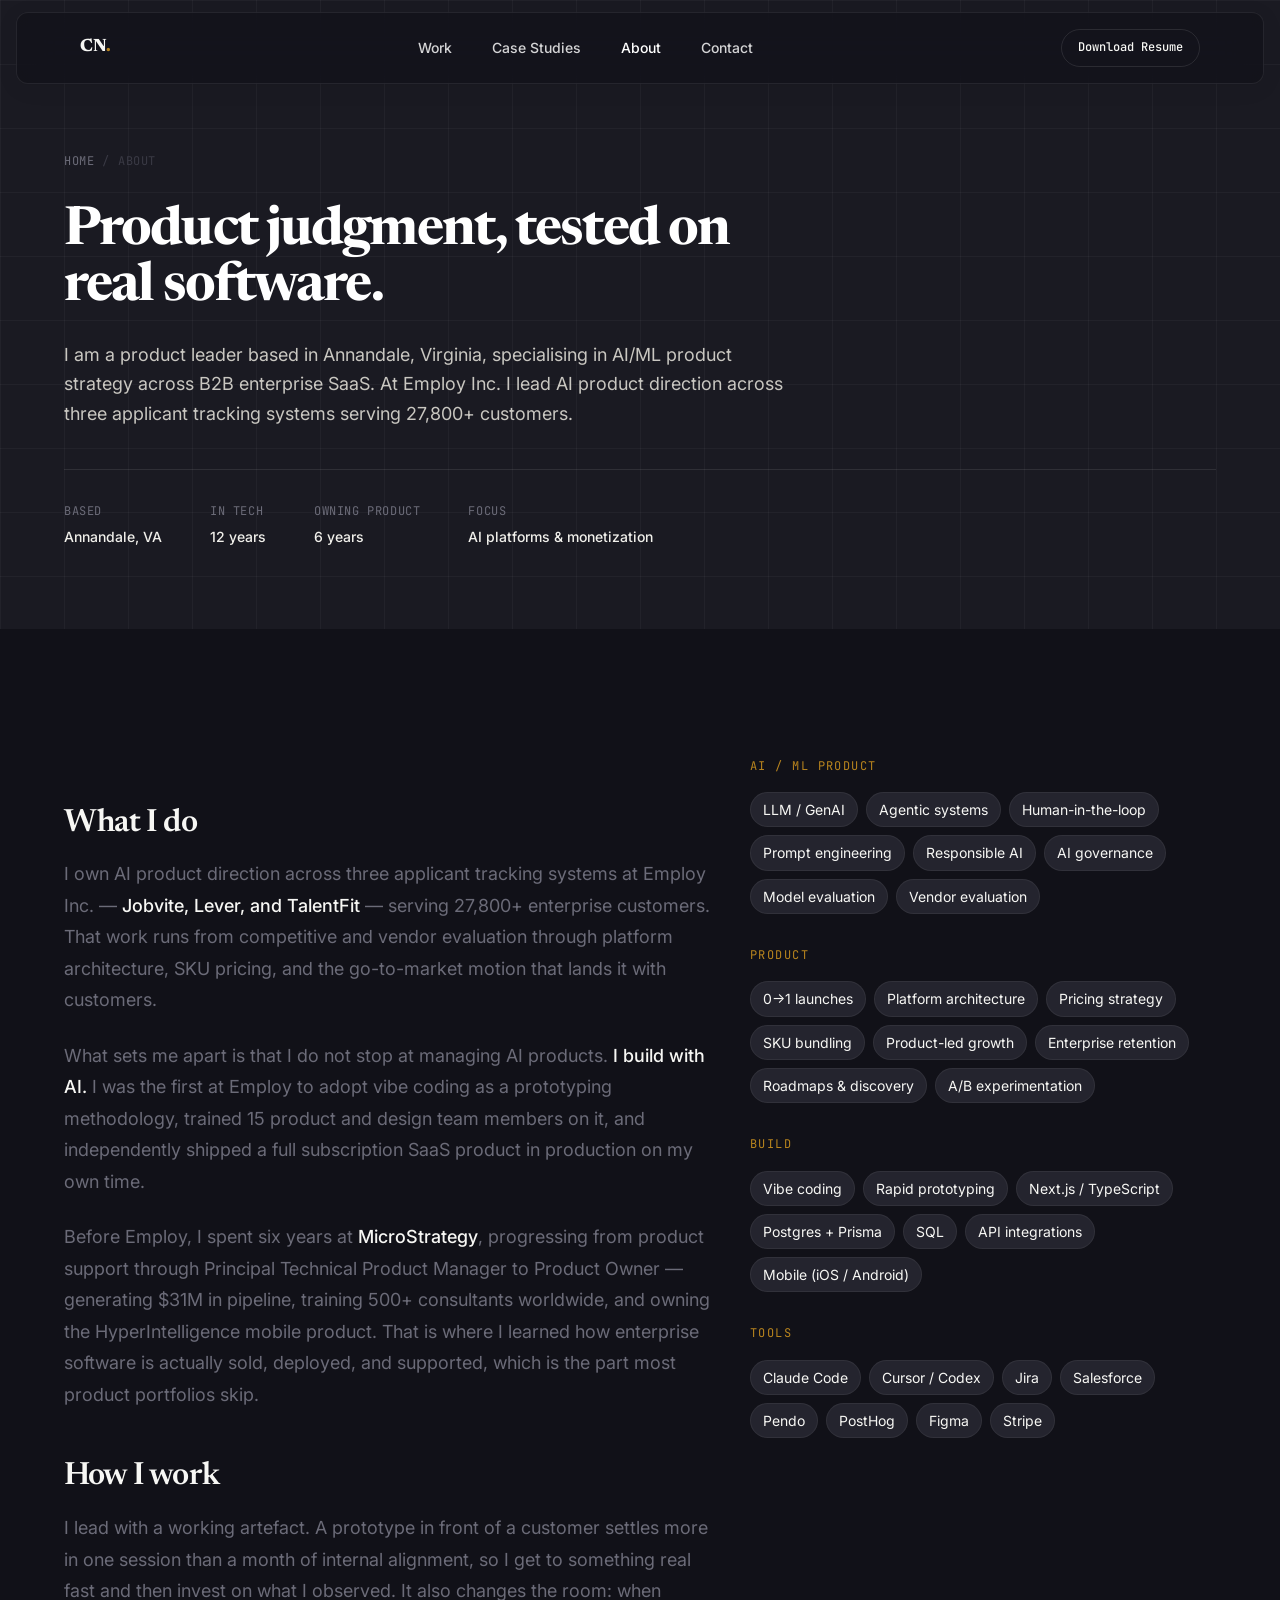
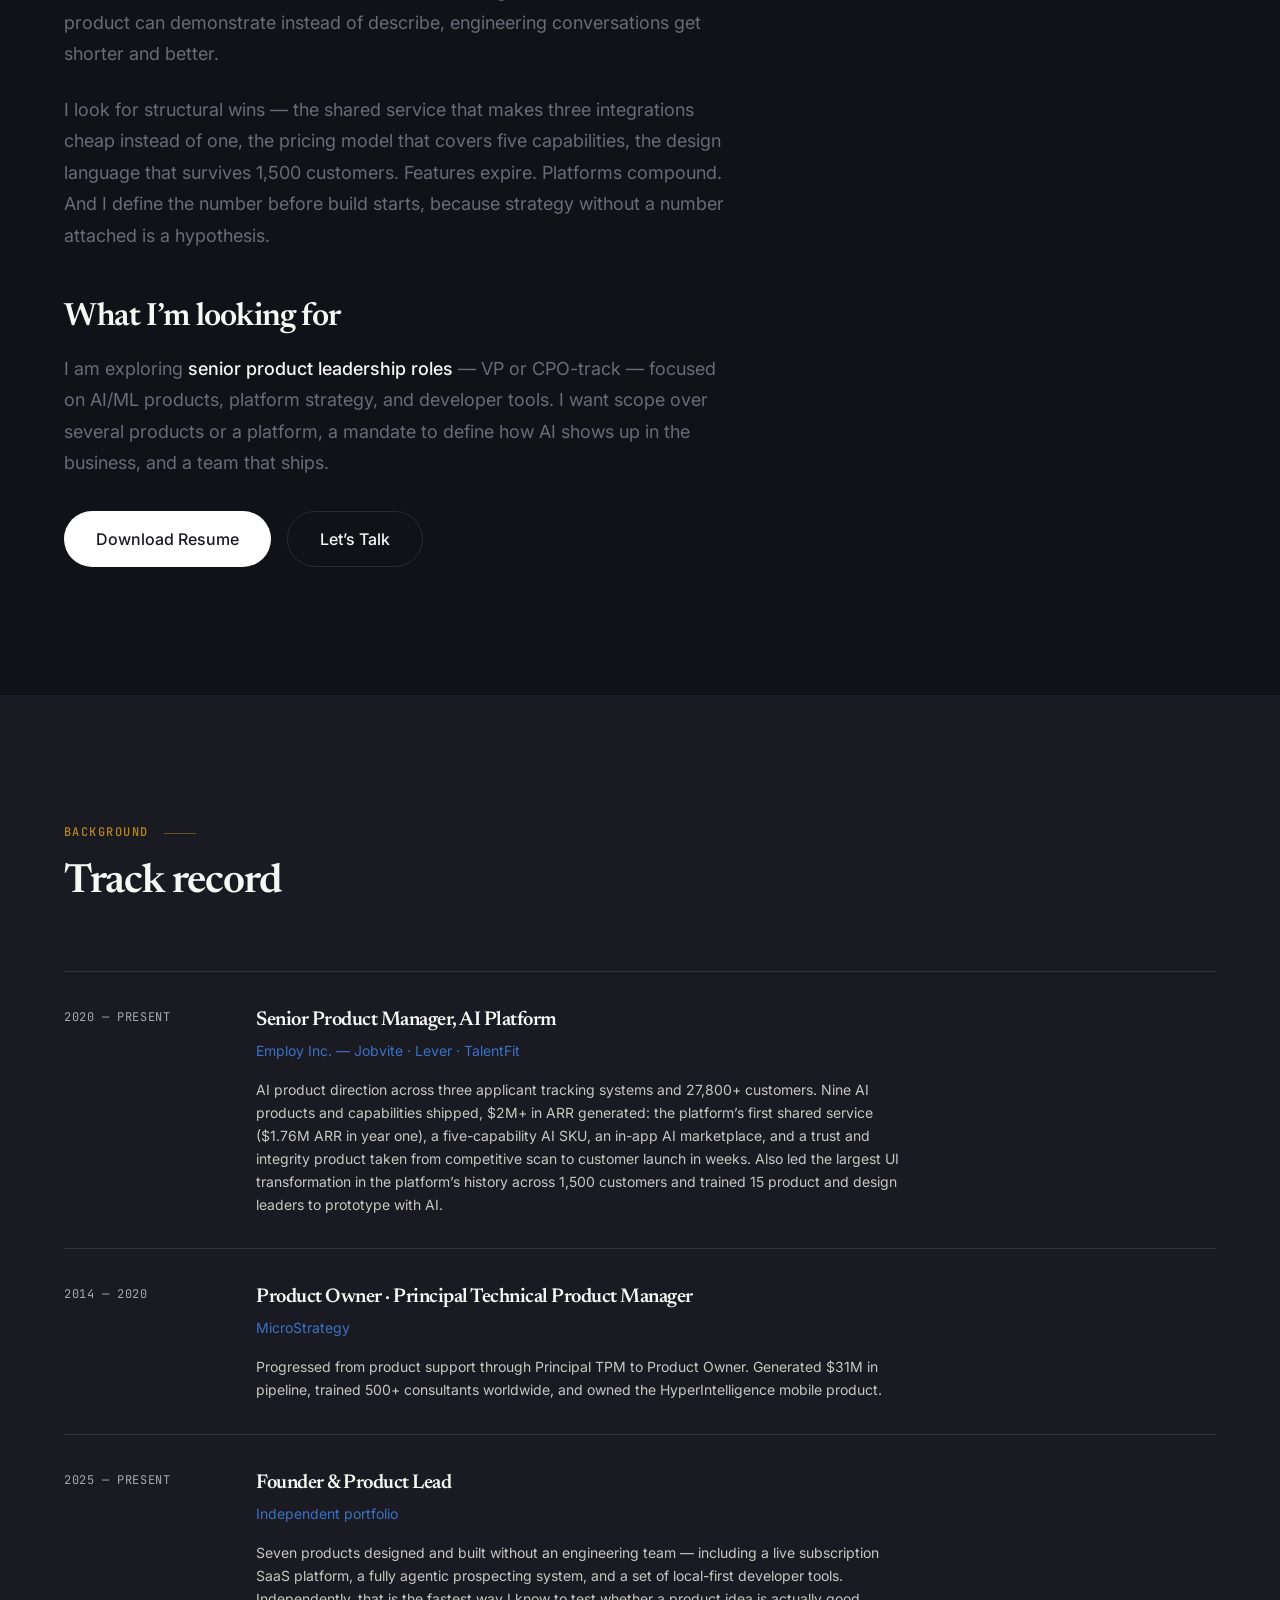
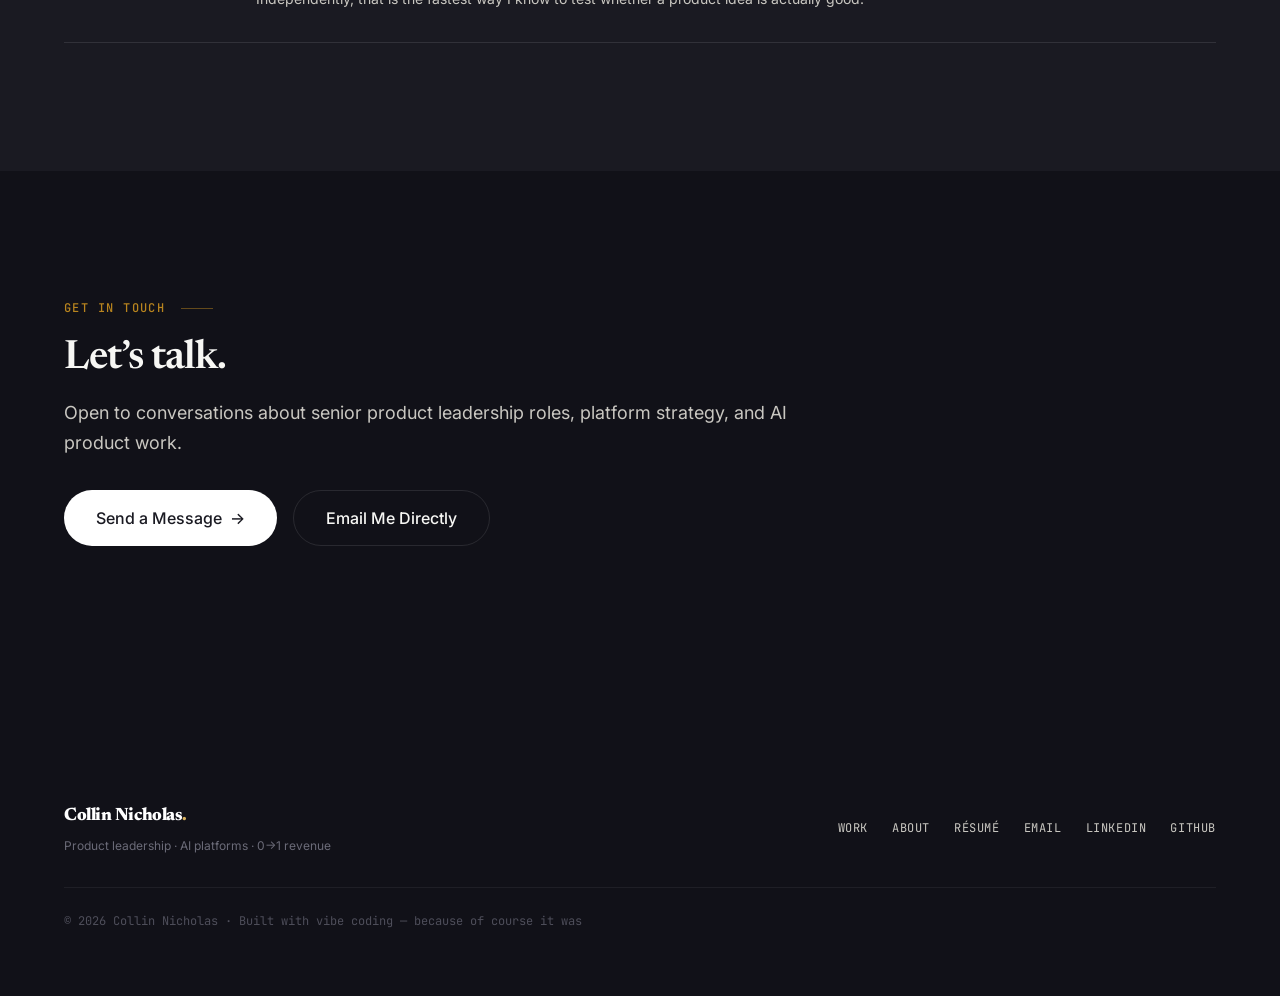
==== about.html @ ef64288b "Rebuild site: naas-level motion system, VP/CPO positioning, real project pages Matches the interacti" ====
<!DOCTYPE html>
<html lang="en">
<head>
<meta charset="UTF-8">
<meta name="viewport" content="width=device-width, initial-scale=1.0">
<title>About — Collin Nicholas</title>
<meta name="description" content="Product leader based in Annandale, Virginia — AI platform strategy, 0→1 revenue, and independent builds. Twelve years in technology.">
<meta property="og:type" content="website">
<meta property="og:title" content="About — Collin Nicholas">
<meta property="og:description" content="Product leader based in Annandale, Virginia — AI platform strategy, 0→1 revenue, and independent builds.">
<link rel="preconnect" href="https://fonts.googleapis.com">
<link rel="preconnect" href="https://fonts.gstatic.com" crossorigin>
<link href="https://fonts.googleapis.com/css2?family=Inter:wght@400;500;600;700&family=Newsreader:ital,opsz,wght@0,6..72,300..700;1,6..72,300..700&family=JetBrains+Mono:wght@400;500&display=swap" rel="stylesheet">
<link rel="stylesheet" href="css/tokens.css">
<link rel="stylesheet" href="css/grid.css">
<link rel="stylesheet" href="css/base.css">
<link rel="stylesheet" href="css/components.css">
<link rel="stylesheet" href="css/case-study.css">
</head>
<body>

<a href="#main-content" class="skip-link">Skip to content</a>

<nav class="nav">
  <div class="container nav__inner">
    <a href="index.html" class="nav__logo" aria-label="Collin Nicholas — Home">CN<span>.</span></a>
    <div class="nav__links">
      <a class="nav__link" href="work.html">Work</a>
      <a class="nav__link" href="work.html#enterprise">Case Studies</a>
      <a class="nav__link" href="about.html">About</a>
      <a class="nav__link" href="index.html#contact">Contact</a>
    </div>
    <div class="nav__actions">
      <a class="nav__cta" href="Collin_Nicholas_Resume.pdf" download>Download Resume</a>
      <button class="nav__toggle" aria-label="Toggle navigation" aria-expanded="false">
        <span></span><span></span><span></span>
      </button>
    </div>
  </div>
</nav>

<main id="main-content">

<section class="hero--project" data-theme-hero>
  <div class="hero--project__grid"></div>
  <div class="container hero--project__inner">
    <nav class="hero__breadcrumb" aria-label="Breadcrumb">
      <a href="index.html">Home</a> <span>/</span> <span>About</span>
    </nav>

    <h1 class="hero__project-title">Product judgment, tested on real software.</h1>

    <p class="hero__project-lede">
      I am a product leader based in Annandale, Virginia, specialising in AI/ML
      product strategy across B2B enterprise SaaS. At Employ Inc. I lead AI product
      direction across three applicant tracking systems serving 27,800+ customers.
    </p>

    <div class="hero__meta">
      <div class="hero__meta-item">
        <div class="hero__meta-label">Based</div>
        <div class="hero__meta-value">Annandale, VA</div>
      </div>
      <div class="hero__meta-item">
        <div class="hero__meta-label">In Tech</div>
        <div class="hero__meta-value">12 years</div>
      </div>
      <div class="hero__meta-item">
        <div class="hero__meta-label">Owning Product</div>
        <div class="hero__meta-value">6 years</div>
      </div>
      <div class="hero__meta-item">
        <div class="hero__meta-label">Focus</div>
        <div class="hero__meta-value">AI platforms &amp; monetization</div>
      </div>
    </div>
  </div>
</section>

<!-- ============================================================
     BIO
     ============================================================ -->
<section class="section">
  <div class="container">
    <div class="grid">

      <div class="col-7">
        <div class="prose">
          <h2>What I do</h2>
          <p>
            I own AI product direction across three applicant tracking systems at
            Employ Inc. &mdash; <strong>Jobvite, Lever, and TalentFit</strong> &mdash;
            serving 27,800+ enterprise customers. That work runs from competitive and
            vendor evaluation through platform architecture, SKU pricing, and the
            go-to-market motion that lands it with customers.
          </p>
          <p>
            What sets me apart is that I do not stop at managing AI products.
            <strong>I build with AI.</strong> I was the first at Employ to adopt vibe
            coding as a prototyping methodology, trained 15 product and design team
            members on it, and independently shipped a full subscription SaaS product
            in production on my own time.
          </p>
          <p>
            Before Employ, I spent six years at <strong>MicroStrategy</strong>,
            progressing from product support through Principal Technical Product
            Manager to Product Owner &mdash; generating $31M in pipeline, training 500+
            consultants worldwide, and owning the HyperIntelligence mobile product.
            That is where I learned how enterprise software is actually sold,
            deployed, and supported, which is the part most product portfolios skip.
          </p>

          <h2>How I work</h2>
          <p>
            I lead with a working artefact. A prototype in front of a customer settles
            more in one session than a month of internal alignment, so I get to
            something real fast and then invest on what I observed. It also changes
            the room: when product can demonstrate instead of describe, engineering
            conversations get shorter and better.
          </p>
          <p>
            I look for structural wins &mdash; the shared service that makes three
            integrations cheap instead of one, the pricing model that covers five
            capabilities, the design language that survives 1,500 customers. Features
            expire. Platforms compound. And I define the number before build starts,
            because strategy without a number attached is a hypothesis.
          </p>

          <h2>What I&rsquo;m looking for</h2>
          <p>
            I am exploring <strong>senior product leadership roles</strong> &mdash;
            VP or CPO-track &mdash; focused on AI/ML products, platform strategy, and
            developer tools. I want scope over several products or a platform, a
            mandate to define how AI shows up in the business, and a team that ships.
          </p>

          <div class="hero__cta">
            <a href="Collin_Nicholas_Resume.pdf" class="btn btn--primary btn--lg" download>Download Resume</a>
            <a href="index.html#contact" class="btn btn--secondary btn--lg">Let&rsquo;s Talk</a>
          </div>
        </div>
      </div>

      <div class="col-5">
        <div class="skill-group">
          <div class="skill-group__label">AI / ML Product</div>
          <div class="chip-row">
            <span class="chip">LLM / GenAI</span>
            <span class="chip">Agentic systems</span>
            <span class="chip">Human-in-the-loop</span>
            <span class="chip">Prompt engineering</span>
            <span class="chip">Responsible AI</span>
            <span class="chip">AI governance</span>
            <span class="chip">Model evaluation</span>
            <span class="chip">Vendor evaluation</span>
          </div>
        </div>

        <div class="skill-group">
          <div class="skill-group__label">Product</div>
          <div class="chip-row">
            <span class="chip">0&rarr;1 launches</span>
            <span class="chip">Platform architecture</span>
            <span class="chip">Pricing strategy</span>
            <span class="chip">SKU bundling</span>
            <span class="chip">Product-led growth</span>
            <span class="chip">Enterprise retention</span>
            <span class="chip">Roadmaps &amp; discovery</span>
            <span class="chip">A/B experimentation</span>
          </div>
        </div>

        <div class="skill-group">
          <div class="skill-group__label">Build</div>
          <div class="chip-row">
            <span class="chip">Vibe coding</span>
            <span class="chip">Rapid prototyping</span>
            <span class="chip">Next.js / TypeScript</span>
            <span class="chip">Postgres + Prisma</span>
            <span class="chip">SQL</span>
            <span class="chip">API integrations</span>
            <span class="chip">Mobile (iOS / Android)</span>
          </div>
        </div>

        <div class="skill-group">
          <div class="skill-group__label">Tools</div>
          <div class="chip-row">
            <span class="chip">Claude Code</span>
            <span class="chip">Cursor / Codex</span>
            <span class="chip">Jira</span>
            <span class="chip">Salesforce</span>
            <span class="chip">Pendo</span>
            <span class="chip">PostHog</span>
            <span class="chip">Figma</span>
            <span class="chip">Stripe</span>
          </div>
        </div>
      </div>

    </div>
  </div>
</section>

<!-- ============================================================
     TRACK RECORD
     ============================================================ -->
<section class="section section--alt">
  <div class="container">
    <div class="section__header">
      <p class="section__eyebrow">Background</p>
      <h2 class="section__title">Track record</h2>
    </div>

    <div class="timeline">

      <div class="timeline__item">
        <div class="timeline__period">2020 &mdash; Present</div>
        <div>
          <h3 class="timeline__role">Senior Product Manager, AI Platform</h3>
          <div class="timeline__org">Employ Inc. &mdash; Jobvite &middot; Lever &middot; TalentFit</div>
          <p class="timeline__desc">
            AI product direction across three applicant tracking systems and 27,800+
            customers. Nine AI products and capabilities shipped, $2M+ in ARR
            generated: the platform&rsquo;s first shared service ($1.76M ARR in year
            one), a five-capability AI SKU, an in-app AI marketplace, and a trust and
            integrity product taken from competitive scan to customer launch in weeks.
            Also led the largest UI transformation in the platform&rsquo;s history
            across 1,500 customers and trained 15 product and design leaders to
            prototype with AI.
          </p>
        </div>
      </div>

      <div class="timeline__item">
        <div class="timeline__period">2014 &mdash; 2020</div>
        <div>
          <h3 class="timeline__role">Product Owner &middot; Principal Technical Product Manager</h3>
          <div class="timeline__org">MicroStrategy</div>
          <p class="timeline__desc">
            Progressed from product support through Principal TPM to Product Owner.
            Generated $31M in pipeline, trained 500+ consultants worldwide, and owned
            the HyperIntelligence mobile product.
          </p>
        </div>
      </div>

      <div class="timeline__item">
        <div class="timeline__period">2025 &mdash; Present</div>
        <div>
          <h3 class="timeline__role">Founder &amp; Product Lead</h3>
          <div class="timeline__org">Independent portfolio</div>
          <p class="timeline__desc">
            Seven products designed and built without an engineering team &mdash;
            including a live subscription SaaS platform, a fully agentic prospecting
            system, and a set of local-first developer tools. Independently, that is
            the fastest way I know to test whether a product idea is actually good.
          </p>
        </div>
      </div>

    </div>
  </div>
</section>

<!-- ============================================================
     CONTACT CTA
     ============================================================ -->
<section class="section">
  <div class="container">
    <div class="section__header">
      <p class="section__eyebrow">Get in Touch</p>
      <h2 class="section__title">Let&rsquo;s talk.</h2>
      <p class="section__subtitle">
        Open to conversations about senior product leadership roles, platform
        strategy, and AI product work.
      </p>
      <div class="hero__cta">
        <a href="index.html#contact" class="btn btn--primary btn--lg">Send a Message <span class="btn__arrow">&rarr;</span></a>
        <a href="mailto:Collin.R.Nicholas@gmail.com" class="btn btn--secondary btn--lg">Email Me Directly</a>
      </div>
    </div>
  </div>
</section>

</main>

<footer class="footer">
  <div class="container footer__inner">
    <div>
      <div class="footer__brand-name">Collin Nicholas<span>.</span></div>
      <div class="footer__brand-note">Product leadership &middot; AI platforms &middot; 0&rarr;1 revenue</div>
    </div>
    <div class="footer__links">
      <a class="footer__link" href="work.html">Work</a>
      <a class="footer__link" href="about.html">About</a>
      <a class="footer__link" href="Collin_Nicholas_Resume.pdf" download>Résumé</a>
      <a class="footer__link" href="mailto:Collin.R.Nicholas@gmail.com">Email</a>
      <a class="footer__link" href="https://linkedin.com/in/collin-nicholas-71103792" target="_blank" rel="noopener">LinkedIn</a>
      <a class="footer__link" href="https://github.com/collinrnicholas" target="_blank" rel="noopener">GitHub</a>
    </div>
    <div class="footer__meta">&copy; 2026 Collin Nicholas &middot; Built with vibe coding &mdash; because of course it was</div>
  </div>
</footer>

<script src="js/main.js"></script>
</body>
</html>
---- css/tokens.css ----
/* ==========================================================================
   Tokens — 3-Tier Hierarchy  (mirrors naas-llc design system)
   Tier 1 Primitive  --p-*        raw values, never used in views
   Tier 2 Semantic   --color-* --text-* --space-* --duration-*
   Tier 3 Component  --nav-* --hero-* --btn-* --card-*
   ========================================================================== */

:root {

  /* ==================== TIER 1 — PRIMITIVES ==================== */

  /* Neutral ramp — warm-tinted to sit with the gold signature */
  --p-neutral-0:    #FFFFFF;
  --p-neutral-25:   #FCFCFA;
  --p-neutral-50:   #F7F7F4;
  --p-neutral-100:  #F1F0EB;
  --p-neutral-150:  #E8E6DF;
  --p-neutral-200:  #DEDBD2;
  --p-neutral-300:  #C9C7C1;
  --p-neutral-350:  #A8A7B0;
  --p-neutral-400:  #8D8C94;
  --p-neutral-500:  #6B6B78;
  --p-neutral-600:  #4E4E5A;
  --p-neutral-700:  #3A3A45;
  --p-neutral-800:  #24242E;
  --p-neutral-900:  #1A1A22;
  --p-neutral-950:  #111118;

  /* Accent — signature blue (his existing --accent2, aligned to system blue) */
  --p-accent-50:    #EFF5FC;
  --p-accent-400:   #3B72C4;
  --p-accent-500:   #2557A7;
  --p-accent-600:   #1A3C6E;

  /* Signature — gold, used sparingly as the identity mark */
  --p-gold-300:     #D9B15E;
  --p-gold-500:     #B8841E;

  /* Feedback */
  --p-green-500:    #1E6040;
  --p-green-50:     #E7F0EB;

  /* Fonts */
  --p-font-sans:    'Inter', -apple-system, BlinkMacSystemFont, 'Segoe UI', sans-serif;
  --p-font-serif:   'Newsreader', 'Roboto Slab', Georgia, serif;
  --p-font-mono:    'JetBrains Mono', 'SF Mono', 'Fira Code', monospace;

  /* Weights */
  --p-fw-regular:   400;
  --p-fw-medium:    500;
  --p-fw-semibold:  600;
  --p-fw-bold:      700;
  --p-fw-black:     800;

  /* Fluid type scale */
  --p-fs-100:       0.75rem;
  --p-fs-200:       0.875rem;
  --p-fs-300:       1rem;
  --p-fs-400:       1.125rem;
  --p-fs-500:       1.25rem;
  --p-fs-600:       1.5rem;
  --p-fs-700:       clamp(1.65rem, 2vw + 0.5rem, 2rem);
  --p-fs-800:       clamp(2rem, 2.4vw + 0.6rem, 2.6rem);
  --p-fs-900:       clamp(2.4rem, 3vw + 0.6rem, 3.4rem);
  --p-fs-1000:      clamp(2.9rem, 5vw + 1rem, 4.25rem);

  /* Line height */
  --p-lh-display:   1.02;
  --p-lh-tight:     1.18;
  --p-lh-snug:      1.35;
  --p-lh-normal:    1.65;
  --p-lh-loose:     1.8;

  /* Tracking */
  --p-ls-tight:     -0.025em;
  --p-ls-normal:    0;
  --p-ls-wide:      0.05em;
  --p-ls-caps:      0.12em;

  /* 8px spacing scale */
  --p-space-1:      8px;
  --p-space-2:      16px;
  --p-space-3:      24px;
  --p-space-4:      32px;
  --p-space-5:      40px;
  --p-space-6:      48px;
  --p-space-8:      64px;
  --p-space-10:     80px;
  --p-space-12:     96px;
  --p-space-16:     128px;
  --p-space-20:     160px;

  /* Radius */
  --p-radius-sm:    4px;
  --p-radius-md:    8px;
  --p-radius-lg:    12px;
  --p-radius-xl:    16px;
  --p-radius-2xl:   24px;
  --p-radius-pill:  999px;

  /* Shadow */
  --p-shadow-sm:    0 1px 2px rgba(17,17,24,0.05);
  --p-shadow-md:    0 4px 12px rgba(17,17,24,0.08);
  --p-shadow-lg:    0 8px 24px rgba(17,17,24,0.10);
  --p-shadow-xl:    0 16px 48px rgba(17,17,24,0.12);

  /* Motion */
  --p-ease:         cubic-bezier(0.25, 0.1, 0.25, 1);
  --p-duration-fast: 150ms;
  --p-duration-norm: 250ms;
  --p-duration-slow: 400ms;


  /* ==================== TIER 2 — SEMANTIC ==================== */

  /* Colour — background (dark tier is the default, hero + footer live there) */
  --color-bg:               var(--p-neutral-950);
  --color-bg-alt:           var(--p-neutral-900);
  --color-surface:          var(--p-neutral-800);
  --color-card:             var(--p-neutral-800);
  --color-overlay:          rgba(0,0,0,0.7);
  --color-surface-inverted: var(--p-neutral-900);

  /* Colour — text */
  --color-text-primary:     var(--p-neutral-50);
  --color-text-secondary:   var(--p-neutral-300);
  --color-text-tertiary:    var(--p-neutral-350);
  --color-text-inverse:     var(--p-neutral-900);
  --color-text-on-inverted: var(--p-neutral-0);

  /* Colour — border */
  --color-border:           rgba(255,255,255,0.10);
  --color-border-light:     rgba(255,255,255,0.06);

  /* Colour — accent */
  --color-accent:           var(--p-neutral-0);
  --color-accent-hover:     var(--p-neutral-100);
  --color-link:             var(--p-accent-400);
  --color-link-hover:       var(--p-accent-500);
  --color-focus-ring:       var(--p-accent-400);
  --color-signature:        var(--p-gold-500);
  --color-accent-bg:        rgba(37,87,167,0.15);

  /* Colour — feedback */
  --color-success:          var(--p-green-500);
  --color-success-bg:       var(--p-green-50);

  /* Typography roles */
  --font-body:              var(--p-font-sans);
  --font-heading:           var(--p-font-serif);
  --font-ui:                var(--p-font-sans);
  --font-code:              var(--p-font-mono);

  --text-caption:           var(--p-fs-100);
  --text-label:             var(--p-fs-200);
  --text-body:              var(--p-fs-300);
  --text-body-lg:           var(--p-fs-400);
  --text-h5:                var(--p-fs-500);
  --text-h4:                var(--p-fs-600);
  --text-h3:                var(--p-fs-700);
  --text-h2:                var(--p-fs-800);
  --text-h1:                var(--p-fs-900);
  --text-display:           var(--p-fs-1000);

  --fw-body:                var(--p-fw-regular);
  --fw-emphasis:            var(--p-fw-medium);
  --fw-heading:             var(--p-fw-semibold);
  --fw-display:             var(--p-fw-bold);

  --leading-display:        var(--p-lh-display);
  --leading-heading:        var(--p-lh-tight);
  --leading-subhead:        var(--p-lh-snug);
  --leading-body:           var(--p-lh-normal);
  --leading-prose:          1.75;

  --tracking-heading:       var(--p-ls-tight);
  --tracking-body:          var(--p-ls-normal);
  --tracking-wide:          var(--p-ls-wide);
  --tracking-overline:      var(--p-ls-caps);

  /* Spacing (semantic) */
  --space-xs:  var(--p-space-1);
  --space-sm:  var(--p-space-2);
  --space-md:  var(--p-space-3);
  --space-lg:  var(--p-space-4);
  --space-xl:  var(--p-space-5);
  --space-2xl: var(--p-space-6);
  --space-3xl: var(--p-space-8);
  --space-4xl: var(--p-space-10);
  --space-5xl: var(--p-space-12);
  --space-6xl: var(--p-space-16);
  --space-7xl: var(--p-space-20);

  /* Layout */
  --max-width:      1320px;
  --grid-columns:   12;
  --grid-gutter:    var(--p-space-3);
  --grid-margin:    var(--p-space-8);

  /* Radius (semantic) */
  --radius-input:   var(--p-radius-md);
  --radius-card:    var(--p-radius-xl);
  --radius-panel:   var(--p-radius-lg);
  --radius-pill:    var(--p-radius-pill);

  /* Shadow (semantic) */
  --shadow-card:       var(--p-shadow-md);
  --shadow-card-hover: var(--p-shadow-lg);
  --shadow-modal:      var(--p-shadow-xl);

  /* Motion (semantic) */
  --ease-default:   var(--p-ease);
  --duration-fast:  var(--p-duration-fast);
  --duration-normal:var(--p-duration-norm);
  --duration-slow:  var(--p-duration-slow);
  --duration-theme: 1.4s;


  /* ==================== TIER 3 — COMPONENT ==================== */

  /* Nav */
  --nav-height:            72px;
  --nav-height-mobile:     56px;
  --nav-link-size:         var(--text-label);
  --nav-link-weight:       var(--fw-emphasis);
  --nav-link-color:        rgba(255,255,255,0.82);
  --nav-link-color-active: var(--p-neutral-0);
  --nav-link-gap:          var(--space-xl);

  /* Hero */
  --hero-pt:               calc(var(--nav-height) + var(--space-4xl));
  --hero-pb:               var(--space-4xl);
  --hero-min-h:            100vh;
  --hero-eyebrow-size:     var(--text-label);
  --hero-title-size:       var(--text-display);
  --hero-subtitle-size:    var(--text-h5);
  --hero-subtitle-color:   var(--color-text-secondary);
  --hero-bg-home:          var(--color-bg-alt);

  /* Button — colour aliases live on `body` (see below) */
  --btn-px:                var(--space-md);
  --btn-py:                var(--space-xs);
  --btn-px-lg:             var(--space-lg);
  --btn-font-size:         var(--text-label);
  --btn-font-size-lg:      var(--text-body);
  --btn-font-weight:       var(--fw-emphasis);
  --btn-radius:            var(--radius-pill);

  /* Card — colour aliases live on `body` (see below), because a :root-declared
     alias resolves against :root's computed value and would freeze to the dark
     tier forever. Sizes are theme-independent and stay here. */
  --card-radius:           var(--radius-card);
  --card-padding:          var(--space-lg);
  --card-tag-size:         var(--text-caption);
  --card-title-size:       var(--text-h5);
  --card-desc-size:        var(--text-label);
  --card-hover-y:          -4px;

  /* Section — colour aliases live on `body` (see below) */
  --section-py:            var(--space-6xl);
  --section-header-mb:     var(--space-3xl);
  --section-eyebrow-size:  var(--text-caption);
  --section-title-size:    var(--text-h2);
  --section-sub-size:      var(--text-body-lg);

  /* Prose — colour aliases live on `body` (see below) */
  --prose-max-w:           740px;
  --prose-h2-size:         var(--text-h3);
  --prose-h3-size:         var(--text-h5);

  /* Form */
  --form-input-px:         var(--space-md);
  --form-input-py:         var(--space-sm);
  --form-input-size:       var(--text-body);
  --form-input-border:     rgba(0,0,0,0.12);
  --form-input-focus:      var(--p-neutral-900);
  --form-input-radius:     var(--radius-input);
  --form-input-bg:         var(--p-neutral-0);
  --form-input-color:      var(--p-neutral-900);
  --form-placeholder:      var(--p-neutral-400);
  --form-gap:              var(--space-sm);

  /* Footer */
  --footer-py:             var(--space-3xl);
  --footer-bg:             var(--p-neutral-950);
  --footer-meta-color:     var(--p-neutral-500);
  --footer-link-color:     var(--p-neutral-300);
  --footer-link-hover:     var(--p-neutral-0);
}


/* ==========================================================================
   THEME-COUPLED TIER 3 ALIASES
   Declared on `body`, not `:root`, and deliberately so.

   A custom property resolves its var() references at computed-value time *on
   the element where it is declared*, and the resolved value is what inherits.
   So `:root { --card-bg: var(--color-card) }` freezes to :root's dark value
   and never sees body.theme--light's override — the card stays dark on the
   light page. Declaring them on `body` means they resolve against body's own
   tier-2 values, which the theme flip does change.
   ========================================================================== */

body {
  --card-bg:               var(--color-card);
  --card-border:           var(--color-border-light);
  --card-tag-color:        var(--color-text-tertiary);
  --card-desc-color:       var(--color-text-secondary);

  --btn-primary-bg:        var(--color-accent);
  --btn-primary-bg-hover:  var(--color-accent-hover);
  --btn-primary-fg:        var(--color-text-inverse);
  --btn-secondary-border:  var(--color-border);
  --btn-secondary-border-hover: var(--color-text-primary);

  --section-eyebrow-color: var(--color-text-tertiary);
  --section-sub-color:     var(--color-text-secondary);

  --prose-color:           var(--p-neutral-500);
  --prose-heading-color:   var(--color-text-primary);

  --hero-subtitle-color:   var(--color-text-secondary);
}


/* ==========================================================================
   LIGHT THEME — the body page tier.
   Toggled via body.theme--light once the hero clears the fold, exactly as on
   naas-llc: every semantic token flips, every token-based component follows
   with no extra class changes.
   ========================================================================== */
body.theme--light {
  --color-bg:             var(--p-neutral-0);
  --color-bg-alt:         var(--p-neutral-50);
  --color-surface:        var(--p-neutral-100);
  --color-card:           var(--p-neutral-0);
  --color-overlay:        rgba(255,255,255,0.7);

  --color-text-primary:   var(--p-neutral-900);
  --color-text-secondary: var(--p-neutral-500);
  --color-text-tertiary:  var(--p-neutral-500);
  --color-text-inverse:   var(--p-neutral-0);

  --color-border:         rgba(17,17,24,0.09);
  --color-border-light:   rgba(17,17,24,0.06);

  --color-accent:         var(--p-neutral-900);
  --color-accent-hover:   var(--p-neutral-700);

  /* Links need their own light value: the dark-tier accent-400 only just
     clears AA on white, and these are used for 14px CTAs. */
  --color-link:           var(--p-accent-600);
  --color-link-hover:     var(--p-accent-500);

  --prose-color:          var(--p-neutral-500);
  --prose-heading-color:  var(--p-neutral-900);
}


/* ==========================================================================
   RESPONSIVE SPACING — primitives scale down per breakpoint
   ========================================================================== */

@media (max-width: 1024px) {
  :root {
    --p-space-3:  20px;
    --p-space-4:  24px;
    --p-space-5:  32px;
    --p-space-6:  40px;
    --p-space-8:  48px;
    --p-space-10: 56px;
    --p-space-12: 64px;
    --p-space-16: 80px;
    --p-space-20: 96px;
    --grid-gutter: 20px;
    --grid-margin: 40px;
  }
}

@media (max-width: 640px) {
  :root {
    --p-space-1:  4px;
    --p-space-2:  8px;
    --p-space-3:  16px;
    --p-space-4:  16px;
    --p-space-5:  24px;
    --p-space-6:  32px;
    --p-space-8:  40px;
    --p-space-10: 48px;
    --p-space-12: 56px;
    --p-space-16: 64px;
    --p-space-20: 80px;

    --grid-columns: 2;
    --grid-gutter:  16px;
    --grid-margin:  20px;

    --nav-height:  56px;
    --section-py:  var(--space-4xl);
  }
}
---- css/grid.css ----
/* ==========================================================================
   Grid — 12-column container, mirroring the naas-llc layout primitives
   ========================================================================== */

.container {
  width: 100%;
  max-width: var(--max-width);
  margin-inline: auto;
  padding-inline: var(--grid-margin);
}

.grid {
  display: grid;
  grid-template-columns: repeat(var(--grid-columns), minmax(0, 1fr));
  gap: var(--grid-gutter);
  /* stretch, not start — sibling cards in a row must share one height so
     their footers and CTAs line up */
  align-items: stretch;
}

/* Column spans (desktop) */
.col-3  { grid-column: span 3; }
.col-4  { grid-column: span 4; }
.col-5  { grid-column: span 5; }
.col-6  { grid-column: span 6; }
.col-7  { grid-column: span 7; }
.col-8  { grid-column: span 8; }
.col-9  { grid-column: span 9; }
.col-12 { grid-column: span 12; }

.col-start-5 { grid-column-start: 5; }
.col-start-7 { grid-column-start: 7; }

/* Vertical rhythm helpers */
.mt-2 { margin-top: var(--space-sm); }
.mt-3 { margin-top: var(--space-md); }
.mt-4 { margin-top: var(--space-lg); }
.mt-6 { margin-top: var(--space-2xl); }

/* ---- Tablet: collapse the 12-col grid to 6 ---- */
@media (max-width: 1024px) {
  .grid { grid-template-columns: repeat(6, minmax(0, 1fr)); }

  .tab-col-6  { grid-column: span 6; }
  .tab-col-7  { grid-column: span 6; }
  .tab-col-8  { grid-column: span 6; }
  .tab-col-9  { grid-column: span 6; }
  .tab-col-12 { grid-column: span 6; }

  .tab-col-start-1 { grid-column-start: auto; }
}

/* ---- Mobile: single column ---- */
@media (max-width: 640px) {
  .grid { grid-template-columns: 1fr; }

  .col-3, .col-4, .col-5, .col-6,
  .col-7, .col-8, .col-9, .col-12,
  .tab-col-6, .tab-col-7, .tab-col-8, .tab-col-9, .tab-col-12 {
    grid-column: 1 / -1;
  }

  .col-start-5, .col-start-7 { grid-column-start: auto; }
}
---- css/base.css ----
/* ==========================================================================
   Base — reset, typography, global styles, scroll reveal
   ========================================================================== */

/* ---- Skip link ---- */
.skip-link {
  position: absolute;
  top: -100%;
  left: var(--space-md);
  z-index: 1000;
  padding: var(--space-sm) var(--space-lg);
  background: var(--color-accent);
  color: var(--color-text-inverse);
  font-weight: var(--fw-emphasis);
  border-radius: var(--radius-input);
  text-decoration: none;
}
.skip-link:focus { top: var(--space-sm); }

/* ---- Reset ---- */
*, *::before, *::after { margin: 0; padding: 0; box-sizing: border-box; }

html {
  font-size: 16px;
  -webkit-font-smoothing: antialiased;
  -moz-osx-font-smoothing: grayscale;
  overflow-x: hidden;
}

@media (prefers-reduced-motion: no-preference) {
  html { scroll-behavior: smooth; }
}

body {
  font-family: var(--font-body);
  font-weight: var(--fw-body);
  font-size: var(--text-body);
  line-height: var(--leading-body);
  color: var(--color-text-primary);
  background-color: var(--color-bg);
  overflow-x: hidden;
  /* The signature move: every token flips and the whole page cross-fades
     when body.theme--light toggles as the hero scrolls away. */
  transition: background-color var(--duration-theme) cubic-bezier(0.4, 0, 0.2, 1),
              color var(--duration-theme) cubic-bezier(0.4, 0, 0.2, 1);
}

img, video, svg { display: block; max-width: 100%; height: auto; }
a { color: inherit; text-decoration: none; }
button, input, textarea, select { font: inherit; color: inherit; border: none; background: none; }
button { cursor: pointer; }
ul, ol { list-style: none; }

:focus-visible {
  outline: 2px solid var(--color-focus-ring);
  outline-offset: 3px;
}

::selection {
  background-color: var(--color-accent);
  color: var(--color-text-inverse);
}

img { background-color: transparent; }

/* ==========================================================================
   Typography helpers
   ========================================================================== */

.text-display {
  font-family: var(--font-heading);
  font-size: var(--text-display);
  font-weight: var(--fw-display);
  line-height: var(--leading-display);
  letter-spacing: var(--tracking-heading);
}

.text-h1 {
  font-family: var(--font-heading);
  font-size: var(--text-h1);
  font-weight: var(--fw-heading);
  line-height: var(--leading-heading);
  letter-spacing: var(--tracking-heading);
}

.text-h2 {
  font-family: var(--font-heading);
  font-size: var(--text-h2);
  font-weight: var(--fw-heading);
  line-height: var(--leading-heading);
  letter-spacing: var(--tracking-heading);
}

.text-h3 {
  font-family: var(--font-heading);
  font-size: var(--text-h3);
  font-weight: var(--fw-emphasis);
  line-height: var(--leading-subhead);
  letter-spacing: var(--tracking-heading);
}

.text-mono {
  font-family: var(--font-code);
  font-size: var(--text-caption);
  letter-spacing: var(--tracking-overline);
  text-transform: uppercase;
}

.text-muted { color: var(--color-text-secondary); }

/* ==========================================================================
   Theme cross-fade — section-level surfaces ride the 1.4s token flip so the
   dark→light transition reads as one continuous move rather than a snap.
   Components keep their own (fast) hover transitions.
   ========================================================================== */

.section,
.section--alt,
.footer,
.cs-progress,
.hero--project {
  transition: background-color var(--duration-theme) cubic-bezier(0.4, 0, 0.2, 1),
              color var(--duration-theme) cubic-bezier(0.4, 0, 0.2, 1);
}

/* ==========================================================================
   Sections
   ========================================================================== */

.section { padding-block: var(--section-py); }

.section--alt { background-color: var(--color-bg-alt); }

.section__header {
  max-width: 760px;
  margin-bottom: var(--section-header-mb);
}

.section__eyebrow {
  font-family: var(--font-code);
  font-size: var(--section-eyebrow-size);
  font-weight: var(--fw-emphasis);
  letter-spacing: var(--tracking-overline);
  text-transform: uppercase;
  color: var(--color-signature);
  margin-bottom: var(--space-sm);
  display: flex;
  align-items: center;
  gap: var(--space-sm);
}

.section__eyebrow::after {
  content: '';
  width: 32px;
  height: 1px;
  background: currentColor;
  opacity: 0.5;
}

.section__title {
  font-family: var(--font-heading);
  font-size: var(--section-title-size);
  font-weight: var(--fw-heading);
  line-height: var(--leading-heading);
  letter-spacing: var(--tracking-heading);
  color: var(--color-text-primary);
  margin-bottom: var(--space-sm);
}

.section__subtitle {
  font-size: var(--section-sub-size);
  line-height: var(--leading-body);
  color: var(--section-sub-color);
}

/* ==========================================================================
   SCROLL REVEAL — JS adds .is-visible when the element enters the viewport
   ========================================================================== */

.reveal {
  opacity: 0;
  transform: translateY(20px);
  transition: opacity var(--duration-slow) var(--ease-default),
              transform var(--duration-slow) var(--ease-default);
}

.reveal.is-visible {
  opacity: 1;
  transform: translateY(0);
}

/* Slide-only variant — transform, no fade */
.reveal-slide {
  transform: translateY(40px);
  transition: transform var(--duration-slow) var(--ease-default);
}
.reveal-slide.is-visible { transform: translateY(0); }

/* Staggered children */
.reveal-stagger > .reveal:nth-child(2) { transition-delay: 100ms; }
.reveal-stagger > .reveal:nth-child(3) { transition-delay: 200ms; }
.reveal-stagger > .reveal:nth-child(4) { transition-delay: 300ms; }
.reveal-stagger > .reveal:nth-child(5) { transition-delay: 400ms; }
.reveal-stagger > .reveal:nth-child(6) { transition-delay: 500ms; }
.reveal-stagger > .reveal:nth-child(7) { transition-delay: 600ms; }
.reveal-stagger > .reveal:nth-child(8) { transition-delay: 700ms; }
.reveal-stagger > .reveal:nth-child(9) { transition-delay: 800ms; }

/* ==========================================================================
   Accessibility — reduced motion
   ========================================================================== */

@media (prefers-reduced-motion: reduce) {
  *, *::before, *::after {
    animation-duration: 0.01ms !important;
    animation-iteration-count: 1 !important;
    transition-duration: 0.01ms !important;
    scroll-behavior: auto !important;
  }
  .reveal { opacity: 1; transform: none; }
  .reveal-slide { transform: none; }
}
---- css/components.css ----
/* ==========================================================================
   Components — nav, hero, buttons, cards, stats, timeline, forms, footer
   ========================================================================== */

/* ==========================================================================
   NAVIGATION — floating glass panel, hides on scroll-down, reveals on scroll-up
   ========================================================================== */

.nav {
  position: fixed;
  top: 12px;
  left: 16px;
  right: 16px;
  z-index: 100;
  border-radius: var(--radius-panel);
  box-shadow: 0 4px 24px rgba(0,0,0,0.06), 0 1px 2px rgba(0,0,0,0.04);
  transition: transform var(--duration-normal) var(--ease-default),
              box-shadow var(--duration-normal) var(--ease-default);
  /* backdrop-filter deliberately NOT on .nav itself: any filter on a parent
     makes it the containing block for position:fixed children, which would
     collapse the mobile overlay. Glass lives on ::before. */
}

.nav::before {
  content: '';
  position: absolute;
  inset: 0;
  border-radius: inherit;
  background-color: rgba(17,17,24,0.72);
  backdrop-filter: blur(20px) saturate(180%);
  -webkit-backdrop-filter: blur(20px) saturate(180%);
  border: 1px solid rgba(255,255,255,0.08);
  pointer-events: none;
  transition: background-color var(--duration-normal) var(--ease-default);
  z-index: -1;
}

.nav.is-scrolled::before { background-color: rgba(17,17,24,0.90); }
.nav.is-scrolled { box-shadow: 0 8px 32px rgba(0,0,0,0.10), 0 2px 4px rgba(0,0,0,0.06); }

.nav__inner {
  display: flex;
  align-items: center;
  justify-content: space-between;
  gap: var(--space-md);
  height: var(--nav-height);
}

.nav__logo {
  font-family: var(--font-heading);
  font-size: var(--text-body-lg);
  font-weight: var(--p-fw-black);
  letter-spacing: var(--tracking-heading);
  color: var(--color-text-primary);
  white-space: nowrap;
}
.nav__logo span { color: var(--color-signature); }

.nav__links {
  display: flex;
  align-items: center;
  gap: var(--nav-link-gap);
}

.nav__link {
  font-size: var(--nav-link-size);
  font-weight: var(--nav-link-weight);
  color: var(--nav-link-color);
  transition: color var(--duration-fast) var(--ease-default);
  white-space: nowrap;
}
.nav__link:hover,
.nav__link--active { color: var(--nav-link-color-active); }

.nav__actions { display: flex; align-items: center; gap: var(--space-sm); }

.nav__cta {
  font-family: var(--font-code);
  font-size: var(--text-caption);
  font-weight: var(--fw-emphasis);
  color: var(--color-text-primary);
  border: 1px solid var(--color-border);
  padding: 8px var(--space-sm);
  border-radius: var(--radius-pill);
  transition: all var(--duration-fast) var(--ease-default);
  white-space: nowrap;
}
.nav__cta:hover {
  background-color: var(--color-accent);
  color: var(--color-text-inverse);
  border-color: var(--color-accent);
}

.nav__toggle {
  display: none;
  flex-direction: column;
  gap: 5px;
  padding: 6px;
}
.nav__toggle span {
  display: block;
  width: 20px;
  height: 2px;
  border-radius: 2px;
  background-color: var(--color-text-primary);
  transition: transform var(--duration-fast) var(--ease-default),
              opacity var(--duration-fast) var(--ease-default);
}
.nav__toggle.is-open span:nth-child(1) { transform: translateY(7px) rotate(45deg); }
.nav__toggle.is-open span:nth-child(2) { opacity: 0; }
.nav__toggle.is-open span:nth-child(3) { transform: translateY(-7px) rotate(-45deg); }

/* ---- Light theme nav ---- */
body.theme--light .nav::before {
  background-color: rgba(250,250,248,0.80);
  border-color: rgba(17,17,24,0.08);
}
body.theme--light .nav.is-scrolled::before { background-color: rgba(250,250,248,0.95); }
body.theme--light .nav__logo { color: var(--p-neutral-900); }
body.theme--light .nav__link { color: var(--p-neutral-500); }
body.theme--light .nav__link:hover,
body.theme--light .nav__link--active { color: var(--p-neutral-900); }
body.theme--light .nav__cta { color: var(--p-neutral-900); border-color: rgba(17,17,24,0.15); }
body.theme--light .nav__cta:hover { background-color: var(--p-neutral-900); color: var(--p-neutral-0); }
body.theme--light .nav__toggle span { background-color: var(--p-neutral-900); }

/* ---- Mobile nav ---- */
@media (max-width: 900px) {
  .nav__toggle { display: flex; }
  .nav__links {
    position: fixed;
    top: calc(var(--nav-height) + 20px);
    left: 16px;
    right: 16px;
    flex-direction: column;
    align-items: stretch;
    gap: 0;
    padding: var(--space-sm);
    border-radius: var(--radius-card);
    background-color: rgba(17,17,24,0.97);
    backdrop-filter: blur(20px) saturate(180%);
    -webkit-backdrop-filter: blur(20px) saturate(180%);
    border: 1px solid rgba(255,255,255,0.08);
    box-shadow: var(--shadow-xl);

    opacity: 0;
    visibility: hidden;
    transform: translateY(-8px);
    transition: opacity var(--duration-normal) var(--ease-default),
                transform var(--duration-normal) var(--ease-default),
                visibility var(--duration-normal);
  }
  .nav__links.is-open { opacity: 1; visibility: visible; transform: translateY(0); }

  .nav__link {
    padding: var(--space-sm) var(--space-sm);
    border-bottom: 1px solid rgba(255,255,255,0.06);
    color: var(--p-neutral-300);
  }
  .nav__link:last-child { border-bottom: none; }

  body.theme--light .nav__links { background-color: rgba(250,250,248,0.98); }
  body.theme--light .nav__link { color: var(--p-neutral-500); border-color: rgba(17,17,24,0.07); }
  body.theme--light .nav__link:hover { color: var(--p-neutral-900); }
}

/* ==========================================================================
   BUTTONS
   ========================================================================== */

.btn {
  display: inline-flex;
  align-items: center;
  justify-content: center;
  gap: var(--space-xs);
  padding: var(--btn-py) var(--btn-px);
  font-size: var(--btn-font-size);
  font-weight: var(--btn-font-weight);
  border-radius: var(--btn-radius);
  transition: all var(--duration-fast) var(--ease-default);
  white-space: nowrap;
}

.btn--lg {
  padding: 14px var(--btn-px-lg);
  font-size: var(--btn-font-size-lg);
}

.btn--primary {
  background-color: var(--btn-primary-bg);
  color: var(--btn-primary-fg);
}
.btn--primary:hover {
  background-color: var(--btn-primary-bg-hover);
  transform: translateY(-1px);
  box-shadow: var(--shadow-card);
}
.btn--primary:active { transform: translateY(0); box-shadow: none; }

.btn--secondary {
  border: 1px solid var(--btn-secondary-border);
  color: var(--color-text-primary);
}
.btn--secondary:hover { border-color: var(--btn-secondary-border-hover); }

.btn__arrow { transition: transform var(--duration-fast) var(--ease-default); }
.btn:hover .btn__arrow { transform: translateX(3px); }

/* Buttons inside the pinned-dark hero — fixed so the scroll theme flip
   can't invert them mid-viewport. */
.hero .btn--primary {
  background-color: var(--p-neutral-0);
  color: var(--p-neutral-900);
}
.hero .btn--primary:hover { background-color: var(--p-neutral-100); }
.hero .btn--secondary {
  border-color: rgba(255,255,255,0.32);
  color: var(--p-neutral-0);
}
.hero .btn--secondary:hover { border-color: rgba(255,255,255,0.60); background-color: rgba(255,255,255,0.06); }

/* ==========================================================================
   HERO — split layout, dark panel left, carousel panel right.
   Colours are pinned to dark primitives on purpose: the body flips to the
   light tier as you scroll, and the hero must NOT flip with it.
   ========================================================================== */

.hero {
  position: relative;
  min-height: var(--hero-min-h);
  display: grid;
  grid-template-columns: 1fr 1fr;
  background-color: var(--p-neutral-900);
  overflow: hidden;
}

.hero__panel-text {
  display: flex;
  flex-direction: column;
  justify-content: center;
  padding: var(--hero-pt) var(--space-4xl) var(--hero-pb) var(--space-4xl);
  max-width: 760px;
  margin-inline: auto;
  width: 100%;
}

.hero__eyebrow {
  font-family: var(--font-code);
  font-size: var(--hero-eyebrow-size);
  font-weight: var(--fw-emphasis);
  letter-spacing: var(--tracking-overline);
  text-transform: uppercase;
  color: var(--color-signature);
  margin-bottom: var(--space-md);
  display: flex;
  align-items: center;
  gap: var(--space-sm);
}
.hero__eyebrow::before {
  content: '';
  width: 28px;
  height: 1px;
  background: currentColor;
  opacity: 0.6;
}

.hero__title {
  font-family: var(--font-heading);
  font-size: var(--hero-title-size);
  font-weight: var(--fw-display);
  line-height: var(--leading-display);
  letter-spacing: var(--tracking-heading);
  color: var(--p-neutral-0);
  margin-bottom: var(--space-md);
}

.hero__subtitle {
  font-size: var(--hero-subtitle-size);
  line-height: var(--leading-subhead);
  color: var(--p-neutral-300);
  max-width: 46ch;
}
.hero__subtitle--spaced { margin-top: var(--space-md); color: var(--p-neutral-100); }

.hero__cta {
  display: flex;
  flex-wrap: wrap;
  gap: var(--space-sm);
  margin-top: var(--space-lg);
}

.hero__frame-nav {
  display: flex;
  gap: var(--space-md);
  margin-top: var(--space-2xl);
}

.hero__frame-nav-label {
  font-family: var(--font-code);
  font-size: var(--text-caption);
  letter-spacing: var(--tracking-wide);
  text-transform: uppercase;
  color: var(--p-neutral-500);
  transition: color var(--duration-fast) var(--ease-default);
}
.hero__frame-nav-label:hover { color: var(--p-neutral-0); }

/* ---- Right visual panel ---- */
.hero__panel-visual {
  position: relative;
  background-color: var(--color-surface-inverted);
  overflow: hidden;
  min-height: 520px;
}

.hero-carousel {
  position: absolute;
  inset: 0;
}

.hero-carousel__slide {
  position: absolute;
  inset: 0;
  display: flex;
  flex-direction: column;
  justify-content: flex-end;
  padding: var(--space-4xl);
  opacity: 0;
  transform: translateY(100%);
  transition: transform 700ms cubic-bezier(0.65, 0, 0.35, 1),
              opacity 700ms cubic-bezier(0.65, 0, 0.35, 1);
  will-change: transform, opacity;
}

.hero-carousel--ready .hero-carousel__slide { transition-duration: 700ms; }

.hero-carousel__slide.is-active {
  opacity: 1;
  transform: translateY(0);
}

.hero-carousel__slide.is-exit-up {
  opacity: 0;
  transform: translateY(-100%);
}

.hero-carousel__slide.no-transition { transition: none; }

/* Impact slide internals */
.impact-slide {
  position: relative;
  display: flex;
  flex-direction: column;
  justify-content: space-between;
  height: 100%;
}

.impact-slide__grid {
  position: absolute;
  inset: 0;
  background-image:
    linear-gradient(rgba(255,255,255,0.045) 1px, transparent 1px),
    linear-gradient(90deg, rgba(255,255,255,0.045) 1px, transparent 1px);
  background-size: 56px 56px;
  pointer-events: none;
}

.impact-slide__top {
  position: relative;
  display: flex;
  align-items: center;
  gap: var(--space-sm);
}

.impact-slide__dot {
  width: 7px;
  height: 7px;
  border-radius: 50%;
  background-color: var(--p-gold-300);
  box-shadow: 0 0 0 4px rgba(217,177,94,0.15);
}

.impact-slide__eyebrow {
  font-family: var(--font-code);
  font-size: var(--text-caption);
  letter-spacing: var(--tracking-overline);
  text-transform: uppercase;
  color: rgba(255,255,255,0.55);
}

.impact-slide__body {
  position: relative;
  /* Centres the headline figure in the space below the eyebrow row, so the
     panel reads balanced instead of pinned to the bottom edge. */
  margin-block: auto;
  padding-bottom: var(--space-sm);
}

.impact-slide__figure {
  font-family: var(--font-heading);
  font-size: clamp(3.2rem, 6vw, 5.25rem);
  font-weight: var(--fw-display);
  line-height: 0.95;
  letter-spacing: -0.04em;
  color: #fff;
  margin-bottom: var(--space-sm);
}
.impact-slide__figure span { color: var(--p-gold-300); }

.impact-slide__label {
  font-size: var(--text-body);
  font-weight: var(--fw-emphasis);
  color: rgba(255,255,255,0.92);
  margin-bottom: 6px;
}

.impact-slide__desc {
  font-size: var(--text-label);
  line-height: var(--leading-body);
  color: rgba(255,255,255,0.52);
  max-width: 40ch;
}

.hero__panel-visual--rule {
  border-left: 1px solid rgba(255,255,255,0.07);
}

/* ==========================================================================
   STAT BAND — animated counters
   ========================================================================== */

.stat-band {
  display: grid;
  grid-template-columns: repeat(4, 1fr);
  gap: 1px;
  background-color: var(--color-border-light);
  border-radius: var(--radius-card);
  overflow: hidden;
  border: 1px solid var(--color-border);
}

.stat {
  background-color: var(--color-bg);
  padding: var(--space-lg) var(--space-md);
  transition: background-color var(--duration-normal) var(--ease-default);
}
.stat:hover { background-color: var(--color-surface); }

.stat__number {
  font-family: var(--font-heading);
  font-size: clamp(2rem, 3vw, 2.9rem);
  font-weight: var(--fw-display);
  line-height: 1;
  letter-spacing: -0.035em;
  color: var(--color-text-primary);
  margin-bottom: var(--space-xs);
}
.stat__number span { color: var(--color-signature); font-size: 0.55em; }

.stat__label {
  font-family: var(--font-code);
  font-size: var(--text-caption);
  letter-spacing: var(--tracking-wide);
  text-transform: uppercase;
  color: var(--color-text-tertiary);
}

/* ==========================================================================
   PRINCIPLE CARDS
   ========================================================================== */

.principles {
  display: grid;
  grid-template-columns: repeat(3, 1fr);
  gap: 1px;
  background-color: var(--color-border-light);
  border-radius: var(--radius-card);
  overflow: hidden;
  border: 1px solid var(--color-border);
}

.principle {
  background-color: var(--color-bg);
  padding: var(--space-2xl) var(--space-lg);
  transition: background-color var(--duration-normal) var(--ease-default);
}
.principle:hover { background-color: var(--color-surface); }

.principle__num {
  font-family: var(--font-code);
  font-size: var(--text-caption);
  letter-spacing: var(--tracking-overline);
  color: var(--color-signature);
  margin-bottom: var(--space-md);
}

.principle__title {
  font-family: var(--font-heading);
  font-size: var(--text-h5);
  font-weight: var(--fw-heading);
  line-height: var(--leading-subhead);
  letter-spacing: var(--tracking-heading);
  color: var(--color-text-primary);
  margin-bottom: var(--space-sm);
}

.principle__body {
  font-size: var(--text-label);
  line-height: var(--leading-body);
  color: var(--color-text-secondary);
}

/* ==========================================================================
   PROJECT CARDS — grid cards with hover lift
   ========================================================================== */

.project-card {
  display: flex;
  flex-direction: column;
  border-radius: var(--card-radius);
  overflow: hidden;
  background-color: var(--card-bg);
  border: 1px solid var(--color-border-light);
  box-shadow: var(--shadow-card);
  transition: transform var(--duration-normal) var(--ease-default),
              box-shadow var(--duration-normal) var(--ease-default);
}
.project-card:hover {
  transform: translateY(var(--card-hover-y));
  box-shadow: var(--shadow-card-hover);
}
.project-card:active { transform: translateY(-2px); transition-duration: 80ms; }

.project-card__visual {
  position: relative;
  aspect-ratio: 16 / 10;
  background-color: var(--color-surface-inverted);
  overflow: hidden;
  display: flex;
  align-items: center;
  justify-content: center;
  padding: var(--space-lg);
  isolation: isolate;
}

/* Depth plate: a soft accent glow behind the wordmark plus a top hairline,
   so the dark block reads as a designed surface rather than empty space. */
.project-card__visual::before {
  content: '';
  position: absolute;
  inset: 0;
  background:
    radial-gradient(115% 85% at 50% 58%, rgba(37,87,167,0.32), transparent 64%),
    radial-gradient(90% 60% at 50% 0%, rgba(255,255,255,0.06), transparent 70%);
  pointer-events: none;
  z-index: 1;
}
.project-card__visual::after {
  content: '';
  position: absolute;
  inset: 0 0 auto 0;
  height: 1px;
  background: linear-gradient(90deg, transparent, rgba(255,255,255,0.18), transparent);
  pointer-events: none;
  z-index: 2;
}

/* CSS-only "product" motif so the cards read as real artefacts without art */
.project-card__motif {
  position: absolute;
  inset: 0;
  opacity: 0.9;
}
.project-card__motif--grid {
  background-image:
    linear-gradient(rgba(255,255,255,0.085) 1px, transparent 1px),
    linear-gradient(90deg, rgba(255,255,255,0.085) 1px, transparent 1px);
  background-size: 44px 44px;
  -webkit-mask-image: radial-gradient(120% 100% at 50% 50%, #000 35%, transparent 88%);
  mask-image: radial-gradient(120% 100% at 50% 50%, #000 35%, transparent 88%);
}

.project-card__badge {
  position: absolute;
  top: var(--space-sm);
  left: var(--space-sm);
  z-index: 2;
  font-family: var(--font-code);
  font-size: var(--text-caption);
  letter-spacing: var(--tracking-wide);
  text-transform: uppercase;
  padding: 5px 10px;
  border-radius: var(--radius-pill);
  background-color: rgba(255,255,255,0.10);
  color: rgba(255,255,255,0.88);
  border: 1px solid rgba(255,255,255,0.14);
  backdrop-filter: blur(8px);
}
.project-card__badge--live {
  background-color: rgba(30,96,64,0.35);
  color: #A9E0C4;
  border-color: rgba(169,224,196,0.25);
}

.project-card__wordmark {
  position: relative;
  z-index: 3;
  font-family: var(--font-heading);
  font-size: clamp(1.7rem, 2.6vw, 2.4rem);
  font-weight: var(--fw-display);
  letter-spacing: var(--tracking-heading);
  color: #fff;
  text-align: center;
  line-height: 1.1;
  text-shadow: 0 2px 24px rgba(0,0,0,0.45);
}
.project-card__wordmark em {
  display: block;
  font-family: var(--font-code);
  font-style: normal;
  font-size: var(--text-caption);
  letter-spacing: var(--tracking-overline);
  text-transform: uppercase;
  color: rgba(255,255,255,0.42);
  margin-top: var(--space-sm);
}

.project-card__content {
  display: flex;
  flex-direction: column;
  flex: 1;
  padding: var(--card-padding);
}

.project-card__meta {
  font-family: var(--font-code);
  font-size: var(--card-tag-size);
  letter-spacing: var(--tracking-wide);
  text-transform: uppercase;
  color: var(--color-signature);
  margin-bottom: var(--space-sm);
}

.project-card__title {
  font-family: var(--font-heading);
  font-size: var(--card-title-size);
  font-weight: var(--fw-heading);
  line-height: var(--leading-subhead);
  letter-spacing: var(--tracking-heading);
  color: var(--color-text-primary);
  margin-bottom: var(--space-sm);
}

.project-card__desc {
  font-size: var(--card-desc-size);
  line-height: var(--leading-body);
  color: var(--card-desc-color);
  margin-bottom: var(--space-md);
}

.project-card__metrics {
  display: flex;
  flex-wrap: wrap;
  gap: var(--space-md);
  margin-top: auto;
  padding-top: var(--space-md);
  border-top: 1px solid var(--color-border-light);
  margin-bottom: var(--space-md);
}

.project-card__metric-val {
  font-family: var(--font-heading);
  font-size: var(--text-h5);
  font-weight: var(--fw-heading);
  line-height: 1;
  letter-spacing: -0.02em;
  color: var(--color-text-primary);
}
.project-card__metric-label {
  font-family: var(--font-code);
  font-size: var(--text-caption);
  letter-spacing: var(--tracking-wide);
  text-transform: uppercase;
  color: var(--color-text-tertiary);
  margin-top: 4px;
}

.project-card__cta {
  font-family: var(--font-code);
  font-size: var(--text-label);
  font-weight: var(--fw-emphasis);
  color: var(--color-link);
  display: inline-flex;
  align-items: center;
  gap: 6px;
  transition: gap var(--duration-fast) var(--ease-default);
}
.project-card:hover .project-card__cta { gap: 10px; }

/* Tags */
.tag-row { display: flex; flex-wrap: wrap; gap: 6px; margin-bottom: var(--space-md); }
.tag {
  font-family: var(--font-code);
  font-size: var(--text-caption);
  letter-spacing: 0.03em;
  padding: 3px 9px;
  border-radius: var(--radius-sm);
}
.tag--blue { background-color: var(--color-accent-bg); color: var(--color-link); }
.tag--gold { background-color: rgba(184,132,30,0.12); color: var(--p-gold-500); }
.tag--green { background-color: rgba(30,96,64,0.10); color: var(--p-green-500); }
.tag--gray { background-color: var(--color-surface); color: var(--color-text-tertiary); }

body.theme--light .tag--blue { background-color: rgba(37,87,167,0.09); }
body.theme--light .tag--gray { background-color: var(--p-neutral-100); }

/* ==========================================================================
   TRACK RECORD — timeline
   ========================================================================== */

.timeline { display: flex; flex-direction: column; }

.timeline__item {
  display: grid;
  grid-template-columns: 160px 1fr;
  gap: var(--space-lg);
  padding-block: var(--space-lg);
  border-top: 1px solid var(--color-border);
}
.timeline__item:last-child { border-bottom: 1px solid var(--color-border); }

.timeline__period {
  font-family: var(--font-code);
  font-size: var(--text-caption);
  letter-spacing: var(--tracking-wide);
  text-transform: uppercase;
  color: var(--color-text-tertiary);
  padding-top: 4px;
}

.timeline__role {
  font-family: var(--font-heading);
  font-size: var(--text-h5);
  font-weight: var(--fw-heading);
  letter-spacing: var(--tracking-heading);
  color: var(--color-text-primary);
  margin-bottom: 2px;
}

.timeline__org {
  font-size: var(--text-label);
  color: var(--color-link);
  margin-bottom: var(--space-sm);
}

.timeline__desc {
  font-size: var(--text-label);
  line-height: var(--leading-body);
  color: var(--color-text-secondary);
  max-width: 72ch;
}

/* ==========================================================================
   BUILD LIST — compact independent-project rows
   ========================================================================== */

.build-list { border-top: 1px solid var(--color-border); }

.build-row {
  display: grid;
  grid-template-columns: 1.1fr 2fr 130px;
  gap: var(--space-lg);
  align-items: center;
  padding-block: var(--space-md);
  border-bottom: 1px solid var(--color-border);
  transition: background-color var(--duration-fast) var(--ease-default);
}
.build-row:hover { background-color: var(--color-surface); }

.build-row__name {
  font-family: var(--font-heading);
  font-size: var(--text-body-lg);
  font-weight: var(--fw-heading);
  letter-spacing: var(--tracking-heading);
  color: var(--color-text-primary);
}

.build-row__desc {
  font-size: var(--text-label);
  line-height: var(--leading-body);
  color: var(--color-text-secondary);
}

.build-row__status {
  font-family: var(--font-code);
  font-size: var(--text-caption);
  letter-spacing: var(--tracking-wide);
  text-transform: uppercase;
  color: var(--color-text-tertiary);
  text-align: right;
}
.build-row__status--live { color: var(--p-green-500); }

/* ==========================================================================
   CASE STUDY INDEX CARDS
   ========================================================================== */

.cs-grid {
  display: grid;
  grid-template-columns: 1fr 1fr;
  gap: 1px;
  background-color: var(--color-border);
  border-radius: var(--radius-card);
  overflow: hidden;
  border: 1px solid var(--color-border);
}

.cs-card {
  display: flex;
  flex-direction: column;
  background-color: var(--color-bg);
  padding: var(--space-lg) var(--space-xl);
  transition: background-color var(--duration-normal) var(--ease-default);
}
.cs-card:hover { background-color: var(--color-surface); }

.cs-card__eyebrow {
  font-family: var(--font-code);
  font-size: var(--text-caption);
  letter-spacing: var(--tracking-wide);
  text-transform: uppercase;
  color: var(--color-signature);
  margin-bottom: var(--space-sm);
}

.cs-card__title {
  font-family: var(--font-heading);
  font-size: var(--text-h5);
  font-weight: var(--fw-heading);
  line-height: var(--leading-subhead);
  letter-spacing: var(--tracking-heading);
  color: var(--color-text-primary);
  margin-bottom: var(--space-sm);
}

.cs-card__desc {
  font-size: var(--text-label);
  line-height: var(--leading-body);
  color: var(--color-text-secondary);
  margin-bottom: var(--space-md);
}

.cs-card__cta {
  font-family: var(--font-code);
  font-size: var(--text-label);
  color: var(--color-link);
  display: inline-flex;
  align-items: center;
  gap: 6px;
  transition: gap var(--duration-fast) var(--ease-default);
}
.cs-card:hover .cs-card__cta { gap: 10px; }

/* Result line — the measured outcome, for cards with no deep-dive page.
   margin-top:auto pins it to the card foot so results line up across a row. */
.cs-card__result {
  display: block;
  margin-top: auto;
  font-family: var(--font-code);
  font-size: var(--text-caption);
  letter-spacing: var(--tracking-wide);
  text-transform: uppercase;
  color: var(--color-signature);
  padding-top: var(--space-sm);
  border-top: 1px solid var(--color-border-light);
}

/* ==========================================================================
   EXPERTISE CHIPS
   ========================================================================== */

.skill-group { margin-bottom: var(--space-lg); }

.skill-group__label {
  font-family: var(--font-code);
  font-size: var(--text-caption);
  letter-spacing: var(--tracking-overline);
  text-transform: uppercase;
  color: var(--color-signature);
  margin-bottom: var(--space-sm);
}

.chip-row { display: flex; flex-wrap: wrap; gap: 8px; }

.chip {
  font-size: var(--text-label);
  color: var(--color-text-primary);
  background-color: var(--color-surface);
  border: 1px solid var(--color-border-light);
  padding: 5px 12px;
  border-radius: var(--radius-pill);
  transition: all var(--duration-fast) var(--ease-default);
}
.chip:hover {
  background-color: var(--color-accent);
  color: var(--color-text-inverse);
  border-color: var(--color-accent);
}

/* ==========================================================================
   CONTACT
   ========================================================================== */

.contact__form { display: flex; flex-direction: column; gap: var(--form-gap); }

.form-row { display: grid; grid-template-columns: 1fr 1fr; gap: var(--form-gap); }

.form-group { display: flex; flex-direction: column; gap: 6px; }

.form-group__label {
  font-family: var(--font-code);
  font-size: var(--text-caption);
  letter-spacing: var(--tracking-wide);
  text-transform: uppercase;
  color: var(--color-text-secondary);
}

.form-group__input,
.form-group__textarea,
.form-group__select {
  background-color: var(--form-input-bg);
  border: 1px solid var(--form-input-border);
  border-radius: var(--form-input-radius);
  padding: var(--form-input-py) var(--form-input-px);
  font-size: var(--form-input-size);
  color: var(--form-input-color);
  outline: none;
  transition: border-color var(--duration-fast) var(--ease-default),
              box-shadow var(--duration-fast) var(--ease-default);
  width: 100%;
}
.form-group__input::placeholder,
.form-group__textarea::placeholder { color: var(--form-placeholder); }

.form-group__input:focus,
.form-group__textarea:focus,
.form-group__select:focus {
  border-color: var(--form-input-focus);
  box-shadow: 0 0 0 3px rgba(37,87,167,0.12);
}

.form-group__textarea { resize: vertical; min-height: 140px; }
.has-error { border-color: #E53935 !important; }

.form-message { font-size: var(--text-label); min-height: 20px; }
.form-message--success { color: var(--p-green-500); }
.form-message--error { color: #E53935; }

.contact__submit { align-self: flex-start; }

.contact-info__item { margin-bottom: var(--space-md); }

.contact-info__label {
  font-family: var(--font-code);
  font-size: var(--text-caption);
  letter-spacing: var(--tracking-wide);
  text-transform: uppercase;
  color: var(--color-text-tertiary);
  margin-bottom: 4px;
}

.contact-info__value {
  font-family: var(--font-heading);
  font-size: var(--text-body-lg);
  font-weight: var(--fw-emphasis);
  letter-spacing: var(--tracking-heading);
  color: var(--color-text-primary);
}
.contact-info__value a:hover { color: var(--color-link); }

.social-row { display: flex; flex-wrap: wrap; gap: 8px; margin-top: var(--space-sm); }

.social-btn {
  font-family: var(--font-code);
  font-size: var(--text-caption);
  letter-spacing: var(--tracking-wide);
  padding: 9px 14px;
  border-radius: var(--radius-pill);
  border: 1px solid var(--color-border);
  color: var(--color-text-secondary);
  display: inline-flex;
  align-items: center;
  gap: 7px;
  transition: all var(--duration-fast) var(--ease-default);
}
.social-btn:hover { border-color: var(--color-text-primary); color: var(--color-text-primary); }

/* ==========================================================================
   FOOTER — always dark regardless of page theme
   ========================================================================== */

.footer {
  background-color: var(--footer-bg);
  padding-block: var(--footer-py);
}

.footer__inner {
  display: flex;
  flex-wrap: wrap;
  gap: var(--space-lg);
  align-items: center;
  justify-content: space-between;
}

.footer__brand-name {
  font-family: var(--font-heading);
  font-size: var(--text-body-lg);
  font-weight: var(--p-fw-black);
  letter-spacing: var(--tracking-heading);
  color: var(--p-neutral-0);
}
.footer__brand-name span { color: var(--p-gold-300); }

.footer__brand-note {
  font-size: var(--text-caption);
  color: var(--p-neutral-500);
  margin-top: 4px;
}

.footer__links { display: flex; flex-wrap: wrap; gap: var(--space-md); }

.footer__link {
  font-family: var(--font-code);
  font-size: var(--text-caption);
  letter-spacing: var(--tracking-wide);
  text-transform: uppercase;
  color: var(--footer-link-color);
  transition: color var(--duration-fast) var(--ease-default);
}
.footer__link:hover { color: var(--footer-link-hover); }

.footer__meta {
  font-family: var(--font-code);
  font-size: var(--text-caption);
  color: var(--p-neutral-600);
  width: 100%;
  padding-top: var(--space-md);
  border-top: 1px solid rgba(255,255,255,0.06);
}

/* ==========================================================================
   RESPONSIVE
   ========================================================================== */

@media (max-width: 1024px) {
  .hero { grid-template-columns: 1fr; min-height: auto; }
  .hero__panel-text { padding: calc(var(--nav-height) + var(--space-3xl)) var(--grid-margin) var(--space-3xl); }
  .hero__panel-visual { min-height: 420px; border-left: none; border-top: 1px solid rgba(255,255,255,0.07); }

  .stat-band { grid-template-columns: repeat(2, 1fr); }
  .principles { grid-template-columns: 1fr; }
  .cs-grid { grid-template-columns: 1fr; }

  .timeline__item { grid-template-columns: 1fr; gap: var(--space-sm); }
  .build-row { grid-template-columns: 1fr; gap: var(--space-xs); }
  .build-row__status { text-align: left; }
}

@media (max-width: 640px) {
  .hero__panel-text { padding: calc(var(--nav-height) + var(--space-2xl)) var(--grid-margin) var(--space-2xl); }
  .hero__panel-visual { min-height: 380px; }
  .hero-carousel__slide { padding: var(--space-lg); }
  .form-row { grid-template-columns: 1fr; }
  .footer__inner { flex-direction: column; align-items: flex-start; }
  .nav__cta { display: none; }
}
---- css/case-study.css ----
/* ==========================================================================
   Case study — project page hero, reading progress, prose, chapter blocks
   ========================================================================== */

/* ---- Reading progress bar ---- */
.cs-progress {
  position: fixed;
  top: 0;
  left: 0;
  height: 2px;
  width: 0;
  background-color: var(--color-signature);
  z-index: 200;
  transition: width 80ms linear;
}

/* ==========================================================================
   PROJECT HERO — dark, full-bleed, with breadcrumb + meta
   ========================================================================== */

.hero--project {
  position: relative;
  background-color: var(--p-neutral-900);
  padding: var(--hero-pt) 0 var(--space-4xl);
  overflow: hidden;
}

.hero--project__grid {
  position: absolute;
  inset: 0;
  background-image:
    linear-gradient(rgba(255,255,255,0.035) 1px, transparent 1px),
    linear-gradient(90deg, rgba(255,255,255,0.035) 1px, transparent 1px);
  background-size: 64px 64px;
  pointer-events: none;
}

.hero--project__inner { position: relative; }

.hero__breadcrumb {
  display: flex;
  align-items: center;
  gap: var(--space-xs);
  font-family: var(--font-code);
  font-size: var(--text-caption);
  letter-spacing: var(--tracking-wide);
  text-transform: uppercase;
  color: var(--p-neutral-500);
  margin-bottom: var(--space-lg);
}
.hero__breadcrumb a { transition: color var(--duration-fast) var(--ease-default); }
.hero__breadcrumb a:hover { color: var(--p-neutral-200); }
.hero__breadcrumb span { color: var(--p-neutral-700); }

.hero__project-title {
  font-family: var(--font-heading);
  font-size: clamp(2.2rem, 4.2vw, 3.5rem);
  font-weight: var(--fw-display);
  line-height: 1.04;
  letter-spacing: -0.035em;
  color: var(--p-neutral-0);
  margin-bottom: var(--space-md);
  max-width: 20ch;
}

.hero__project-lede {
  font-size: var(--text-body-lg);
  line-height: var(--leading-body);
  color: var(--p-neutral-300);
  max-width: 66ch;
  margin-bottom: var(--space-xl);
}

.hero__meta {
  display: flex;
  flex-wrap: wrap;
  gap: var(--space-2xl);
  padding-top: var(--space-lg);
  border-top: 1px solid rgba(255,255,255,0.09);
}

.hero__meta-item {}

.hero__meta-label {
  font-family: var(--font-code);
  font-size: var(--text-caption);
  letter-spacing: var(--tracking-wide);
  text-transform: uppercase;
  color: var(--p-neutral-500);
  margin-bottom: 4px;
}

.hero__meta-value {
  font-size: var(--text-label);
  font-weight: var(--fw-emphasis);
  color: var(--p-neutral-100);
}

/* ==========================================================================
   STAT ROW on case studies
   ========================================================================== */

.cs-stats {
  display: grid;
  grid-template-columns: repeat(3, 1fr);
  gap: 1px;
  background-color: var(--color-border-light);
  border-radius: var(--radius-card);
  overflow: hidden;
  margin-block: var(--space-2xl);
  border: 1px solid var(--color-border-light);
}

.cs-stat {
  background-color: var(--color-bg);
  padding: var(--space-lg) var(--space-md);
}

.cs-stat__number {
  font-family: var(--font-heading);
  font-size: clamp(1.8rem, 2.8vw, 2.6rem);
  font-weight: var(--fw-display);
  line-height: 1;
  letter-spacing: -0.035em;
  color: var(--color-text-primary);
  margin-bottom: var(--space-xs);
}
.cs-stat__number span { color: var(--color-signature); font-size: 0.6em; }

.cs-stat__label {
  font-family: var(--font-code);
  font-size: var(--text-caption);
  letter-spacing: var(--tracking-wide);
  text-transform: uppercase;
  color: var(--color-text-tertiary);
}

/* ==========================================================================
   PROSE
   ========================================================================== */

.prose { max-width: var(--prose-max-w); }

.prose p {
  font-size: var(--text-body-lg);
  line-height: var(--leading-prose);
  color: var(--prose-color);
  margin-bottom: var(--space-md);
}

.prose strong { color: var(--prose-heading-color); font-weight: var(--fw-emphasis); }

.prose h2 {
  font-family: var(--font-heading);
  font-size: var(--prose-h2-size);
  font-weight: var(--fw-heading);
  line-height: var(--leading-heading);
  letter-spacing: var(--tracking-heading);
  color: var(--prose-heading-color);
  margin-top: var(--space-2xl);
  margin-bottom: var(--space-sm);
}

.prose h3 {
  font-family: var(--font-heading);
  font-size: var(--prose-h3-size);
  font-weight: var(--fw-emphasis);
  line-height: var(--leading-subhead);
  letter-spacing: var(--tracking-heading);
  color: var(--prose-heading-color);
  margin-top: var(--space-lg);
  margin-bottom: var(--space-xs);
}

.prose ul { margin-bottom: var(--space-md); }

.prose li {
  position: relative;
  padding-left: var(--space-md);
  font-size: var(--text-body-lg);
  line-height: var(--leading-prose);
  color: var(--prose-color);
  margin-bottom: var(--space-xs);
}
.prose li::before {
  content: '';
  position: absolute;
  left: 0;
  top: 0.72em;
  width: 6px;
  height: 1px;
  background-color: var(--color-signature);
}

.prose blockquote {
  border-left: 2px solid var(--color-signature);
  padding-left: var(--space-md);
  margin-block: var(--space-lg);
}
.prose blockquote p {
  font-family: var(--font-heading);
  font-size: var(--text-h5);
  line-height: var(--leading-subhead);
  color: var(--prose-heading-color);
  margin: 0;
}

/* ==========================================================================
   CHAPTER — label + title + body, side by side
   ========================================================================== */

.cs-chapter {
  display: grid;
  grid-template-columns: 200px 1fr;
  gap: var(--space-2xl);
  padding-block: var(--space-2xl);
  border-top: 1px solid var(--color-border);
}

.cs-chapter__label {
  font-family: var(--font-code);
  font-size: var(--text-caption);
  letter-spacing: var(--tracking-overline);
  text-transform: uppercase;
  color: var(--color-signature);
  padding-top: 6px;
}

.cs-chapter__title {
  font-family: var(--font-heading);
  font-size: var(--text-h3);
  font-weight: var(--fw-heading);
  line-height: var(--leading-heading);
  letter-spacing: var(--tracking-heading);
  color: var(--color-text-primary);
  margin-bottom: var(--space-sm);
}

.cs-chapter__body {
  font-size: var(--text-body-lg);
  line-height: var(--leading-prose);
  color: var(--color-text-secondary);
}
.cs-chapter__body p { margin-bottom: var(--space-md); }
.cs-chapter__body p:last-child { margin-bottom: 0; }
.cs-chapter__body strong { color: var(--color-text-primary); font-weight: var(--fw-emphasis); }

/* Architecture / decision list */
.cs-list { border-top: 1px solid var(--color-border-light); margin-top: var(--space-sm); }

.cs-list__item {
  display: grid;
  grid-template-columns: 220px 1fr;
  gap: var(--space-md);
  padding-block: var(--space-sm);
  border-bottom: 1px solid var(--color-border-light);
}

.cs-list__key {
  font-family: var(--font-code);
  font-size: var(--text-caption);
  letter-spacing: var(--tracking-wide);
  text-transform: uppercase;
  color: var(--color-text-tertiary);
}

.cs-list__val {
  font-size: var(--text-label);
  line-height: var(--leading-body);
  color: var(--color-text-secondary);
}
.cs-list__val strong { color: var(--color-text-primary); }

/* ==========================================================================
   NEXT PROJECT
   ========================================================================== */

.next-project {
  border-top: 1px solid var(--color-border);
  padding-block: var(--space-4xl);
}
.next-project__label {
  font-family: var(--font-code);
  font-size: var(--text-caption);
  letter-spacing: var(--tracking-overline);
  text-transform: uppercase;
  color: var(--color-text-tertiary);
  margin-bottom: var(--space-sm);
}
.next-project__link {
  display: inline-flex;
  align-items: baseline;
  gap: var(--space-sm);
}
.next-project__title {
  font-family: var(--font-heading);
  font-size: var(--text-h3);
  font-weight: var(--fw-heading);
  letter-spacing: var(--tracking-heading);
  color: var(--color-text-primary);
  transition: color var(--duration-fast) var(--ease-default);
}
.next-project__arrow { color: var(--color-text-tertiary); transition: transform var(--duration-fast) var(--ease-default); }
.next-project__link:hover .next-project__arrow { transform: translateX(6px); color: var(--color-text-primary); }

/* ==========================================================================
   RESPONSIVE
   ========================================================================== */

@media (max-width: 1024px) {
  .cs-stats { grid-template-columns: 1fr; }
  .cs-chapter { grid-template-columns: 1fr; gap: var(--space-sm); }
  .cs-list__item { grid-template-columns: 1fr; gap: var(--space-xs); }
}

@media (max-width: 640px) {
  .hero--project { padding: calc(var(--nav-height) + var(--space-2xl)) 0 var(--space-2xl); }
  .hero__meta { gap: var(--space-lg); }
  .prose p, .prose li, .cs-chapter__body { font-size: var(--text-body); }
}
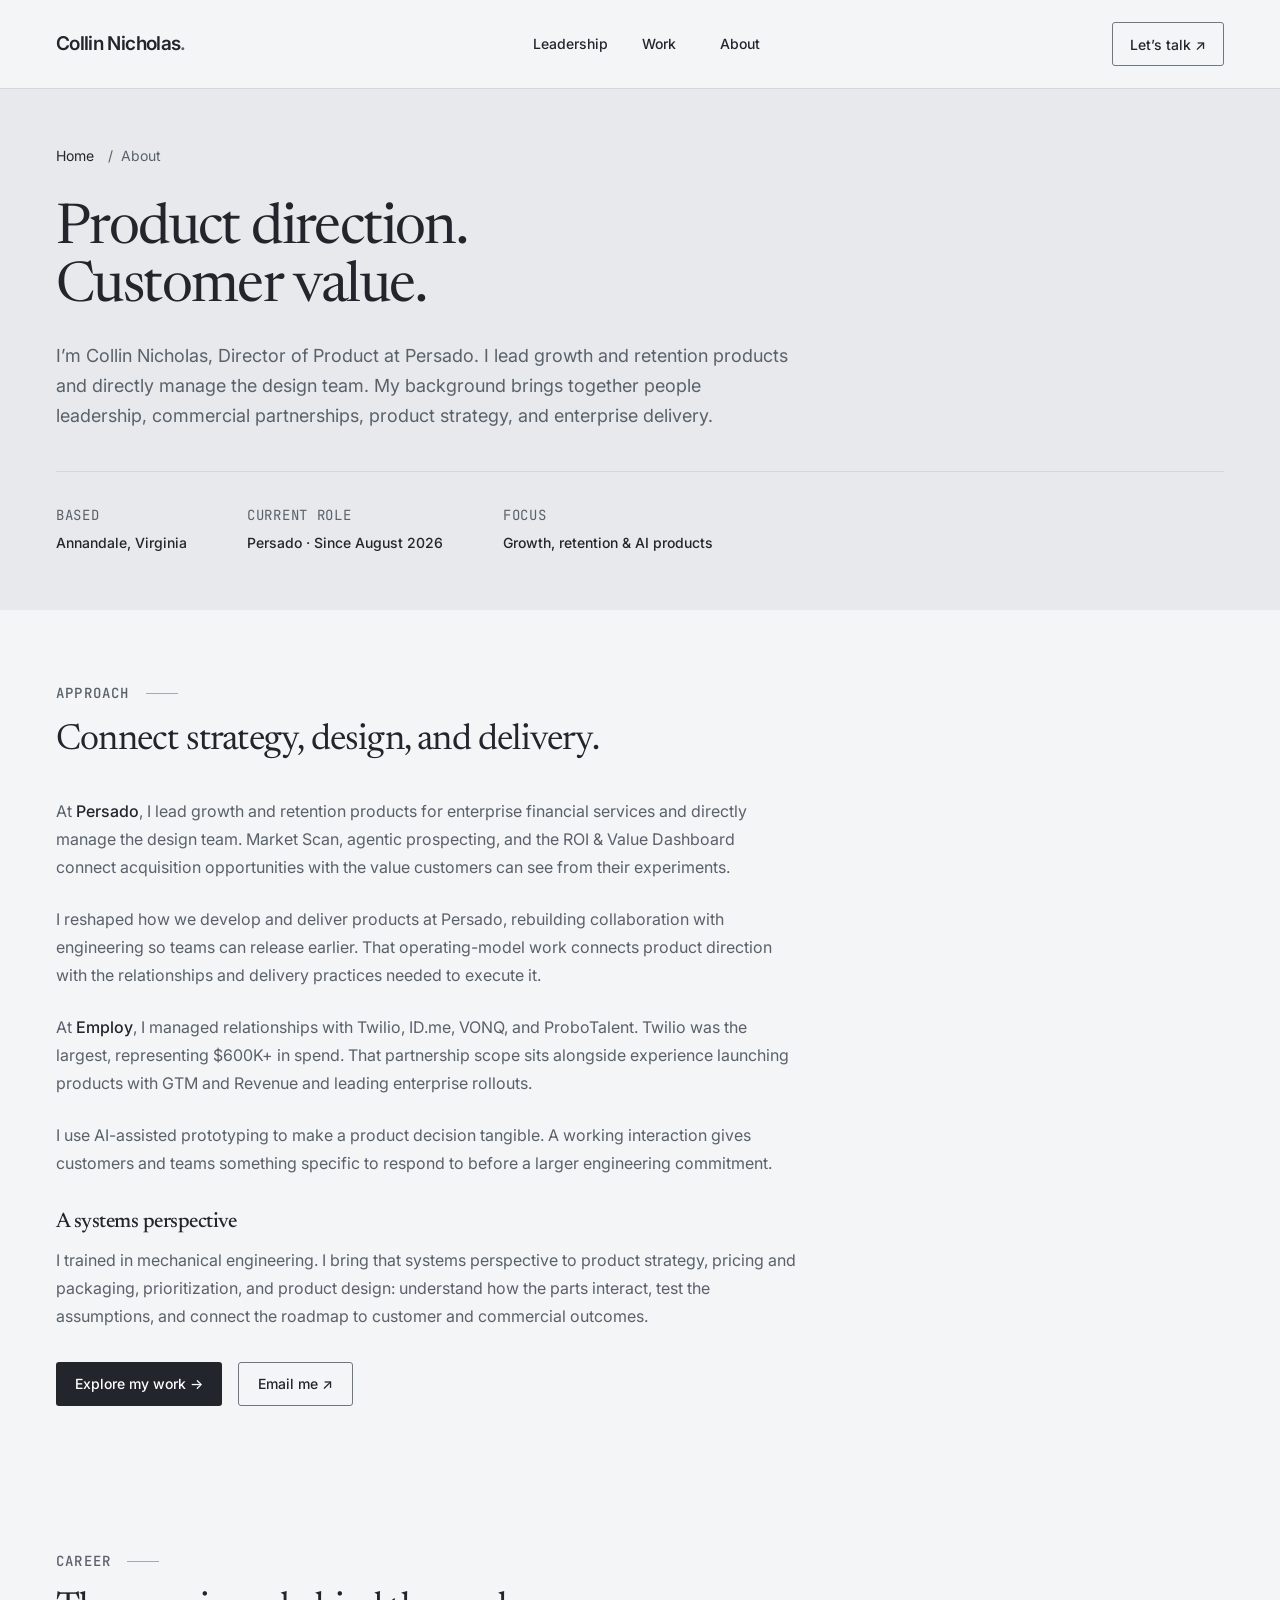
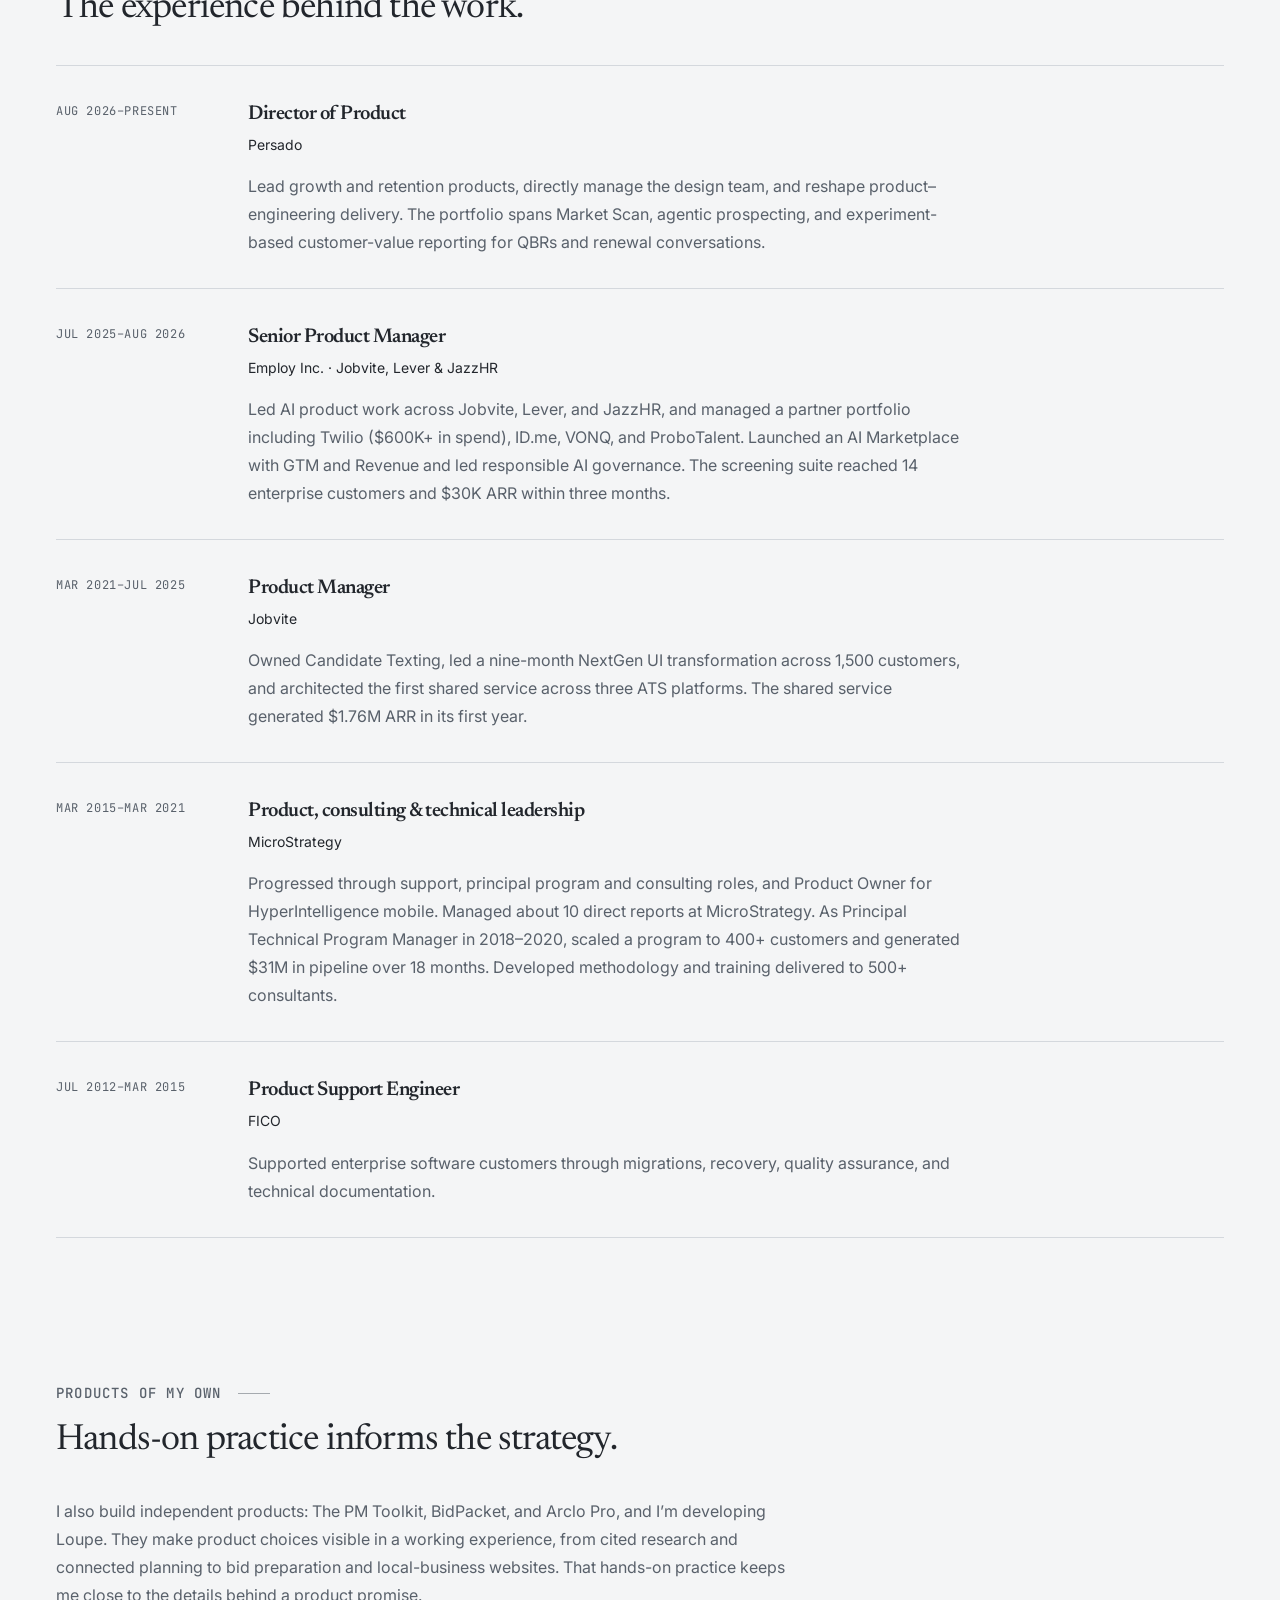
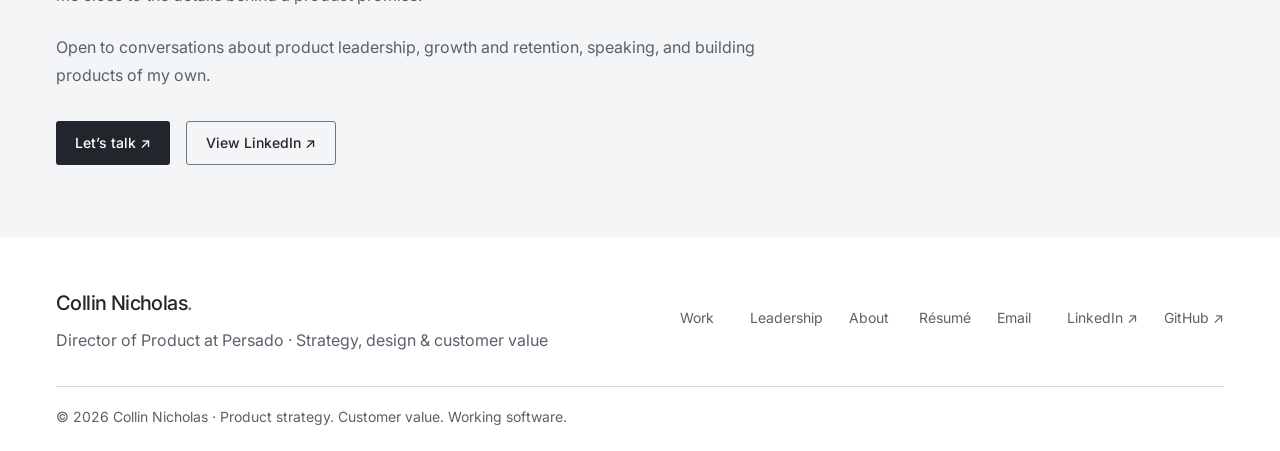
==== commit 71c0987d: "Import approved Silver Graphite baseline and current copy into refinement worktree" ====
--- a/about.html
+++ b/about.html
@@ -4,305 +4,129 @@
 <meta charset="UTF-8">
 <meta name="viewport" content="width=device-width, initial-scale=1.0">
 <title>About — Collin Nicholas</title>
-<meta name="description" content="Product leader based in Annandale, Virginia — AI platform strategy, 0→1 revenue, and independent builds. Twelve years in technology.">
+<meta name="description" content="Collin Nicholas, Director of Product at Persado: AI strategy, growth and retention, product design leadership, commercialization, and enterprise delivery.">
 <meta property="og:type" content="website">
 <meta property="og:title" content="About — Collin Nicholas">
-<meta property="og:description" content="Product leader based in Annandale, Virginia — AI platform strategy, 0→1 revenue, and independent builds.">
+<meta property="og:description" content="Collin Nicholas is Director of Product at Persado, leading growth, retention, and product design, and an independent product builder.">
 <link rel="preconnect" href="https://fonts.googleapis.com">
 <link rel="preconnect" href="https://fonts.gstatic.com" crossorigin>
-<link href="https://fonts.googleapis.com/css2?family=Inter:wght@400;500;600;700&family=Newsreader:ital,opsz,wght@0,6..72,300..700;1,6..72,300..700&family=JetBrains+Mono:wght@400;500&display=swap" rel="stylesheet">
+<link href="https://fonts.googleapis.com/css2?family=Inter:wght@400;500;600;700&amp;family=Newsreader:ital,opsz,wght@0,6..72,300..700;1,6..72,300..700&amp;family=JetBrains+Mono:wght@400;500&amp;display=swap" rel="stylesheet">
 <link rel="stylesheet" href="css/tokens.css">
 <link rel="stylesheet" href="css/grid.css">
 <link rel="stylesheet" href="css/base.css">
 <link rel="stylesheet" href="css/components.css">
 <link rel="stylesheet" href="css/case-study.css">
+<link rel="stylesheet" href="css/studio.css">
+<link rel="stylesheet" href="css/motion.css">
+<link rel="stylesheet" href="css/executive.css">
+<link rel="icon" type="image/svg+xml" href="assets/favicon.svg">
 </head>
-<body>
-
+<body class="portfolio-page">
 <a href="#main-content" class="skip-link">Skip to content</a>
-
-<nav class="nav">
+<nav class="nav" aria-label="Main navigation">
   <div class="container nav__inner">
-    <a href="index.html" class="nav__logo" aria-label="Collin Nicholas — Home">CN<span>.</span></a>
-    <div class="nav__links">
-      <a class="nav__link" href="work.html">Work</a>
-      <a class="nav__link" href="work.html#enterprise">Case Studies</a>
-      <a class="nav__link" href="about.html">About</a>
-      <a class="nav__link" href="index.html#contact">Contact</a>
+    <a href="index.html" class="nav__logo" aria-label="Collin Nicholas — Home">Collin Nicholas<span>.</span></a>
+    <div class="nav__links" id="site-navigation">
+      <a class="nav__link" href="index.html#leadership">Leadership</a>
+      <a class="nav__link" href="index.html#work">Work</a>
+      <a class="nav__link" href="about.html" aria-current="page">About</a>
     </div>
     <div class="nav__actions">
-      <a class="nav__cta" href="Collin_Nicholas_Resume.pdf" download>Download Resume</a>
-      <button class="nav__toggle" aria-label="Toggle navigation" aria-expanded="false">
-        <span></span><span></span><span></span>
-      </button>
+      <a class="nav__cta" href="mailto:Collin.R.Nicholas@gmail.com">Let’s talk ↗</a>
+      <button type="button" class="nav__toggle" aria-label="Toggle navigation" aria-expanded="false" aria-controls="site-navigation"><span></span><span></span><span></span></button>
     </div>
   </div>
 </nav>
-
 <main id="main-content">
-
-<section class="hero--project" data-theme-hero>
-  <div class="hero--project__grid"></div>
+<section class="hero--project">
   <div class="container hero--project__inner">
-    <nav class="hero__breadcrumb" aria-label="Breadcrumb">
-      <a href="index.html">Home</a> <span>/</span> <span>About</span>
-    </nav>
-
-    <h1 class="hero__project-title">Product judgment, tested on real software.</h1>
-
-    <p class="hero__project-lede">
-      I am a product leader based in Annandale, Virginia, specialising in AI/ML
-      product strategy across B2B enterprise SaaS. At Employ Inc. I lead AI product
-      direction across three applicant tracking systems serving 27,800+ customers.
-    </p>
-
-    <div class="hero__meta">
-      <div class="hero__meta-item">
-        <div class="hero__meta-label">Based</div>
-        <div class="hero__meta-value">Annandale, VA</div>
-      </div>
-      <div class="hero__meta-item">
-        <div class="hero__meta-label">In Tech</div>
-        <div class="hero__meta-value">12 years</div>
-      </div>
-      <div class="hero__meta-item">
-        <div class="hero__meta-label">Owning Product</div>
-        <div class="hero__meta-value">6 years</div>
-      </div>
-      <div class="hero__meta-item">
-        <div class="hero__meta-label">Focus</div>
-        <div class="hero__meta-value">AI platforms &amp; monetization</div>
-      </div>
-    </div>
+    <nav class="hero__breadcrumb" aria-label="Breadcrumb"><a href="index.html">Home</a><span aria-hidden="true">/</span><span aria-current="page">About</span></nav>
+    <h1 class="hero__project-title">Product direction.<br>Customer value.</h1>
+    <p class="hero__project-lede">I’m Collin Nicholas, Director of Product at Persado. I lead growth and retention products and directly manage the design team. My background brings together people leadership, commercial partnerships, product strategy, and enterprise delivery.</p>
+    <div class="hero__meta"><div class="hero__meta-item"><div class="hero__meta-label">Based</div>
+<div class="hero__meta-value">Annandale, Virginia</div></div>
+<div class="hero__meta-item"><div class="hero__meta-label">Current role</div>
+<div class="hero__meta-value">Persado · Since August 2026</div></div>
+<div class="hero__meta-item"><div class="hero__meta-label">Focus</div>
+<div class="hero__meta-value">Growth, retention &amp; AI products</div></div></div>
   </div>
 </section>
-
-<!-- ============================================================
-     BIO
-     ============================================================ -->
-<section class="section">
-  <div class="container">
-    <div class="grid">
-
-      <div class="col-7">
-        <div class="prose">
-          <h2>What I do</h2>
-          <p>
-            I own AI product direction across three applicant tracking systems at
-            Employ Inc. &mdash; <strong>Jobvite, Lever, and TalentFit</strong> &mdash;
-            serving 27,800+ enterprise customers. That work runs from competitive and
-            vendor evaluation through platform architecture, SKU pricing, and the
-            go-to-market motion that lands it with customers.
-          </p>
-          <p>
-            What sets me apart is that I do not stop at managing AI products.
-            <strong>I build with AI.</strong> I was the first at Employ to adopt vibe
-            coding as a prototyping methodology, trained 15 product and design team
-            members on it, and independently shipped a full subscription SaaS product
-            in production on my own time.
-          </p>
-          <p>
-            Before Employ, I spent six years at <strong>MicroStrategy</strong>,
-            progressing from product support through Principal Technical Product
-            Manager to Product Owner &mdash; generating $31M in pipeline, training 500+
-            consultants worldwide, and owning the HyperIntelligence mobile product.
-            That is where I learned how enterprise software is actually sold,
-            deployed, and supported, which is the part most product portfolios skip.
-          </p>
-
-          <h2>How I work</h2>
-          <p>
-            I lead with a working artefact. A prototype in front of a customer settles
-            more in one session than a month of internal alignment, so I get to
-            something real fast and then invest on what I observed. It also changes
-            the room: when product can demonstrate instead of describe, engineering
-            conversations get shorter and better.
-          </p>
-          <p>
-            I look for structural wins &mdash; the shared service that makes three
-            integrations cheap instead of one, the pricing model that covers five
-            capabilities, the design language that survives 1,500 customers. Features
-            expire. Platforms compound. And I define the number before build starts,
-            because strategy without a number attached is a hypothesis.
-          </p>
-
-          <h2>What I&rsquo;m looking for</h2>
-          <p>
-            I am exploring <strong>senior product leadership roles</strong> &mdash;
-            VP or CPO-track &mdash; focused on AI/ML products, platform strategy, and
-            developer tools. I want scope over several products or a platform, a
-            mandate to define how AI shows up in the business, and a team that ships.
-          </p>
-
-          <div class="hero__cta">
-            <a href="Collin_Nicholas_Resume.pdf" class="btn btn--primary btn--lg" download>Download Resume</a>
-            <a href="index.html#contact" class="btn btn--secondary btn--lg">Let&rsquo;s Talk</a>
-          </div>
-        </div>
-      </div>
-
-      <div class="col-5">
-        <div class="skill-group">
-          <div class="skill-group__label">AI / ML Product</div>
-          <div class="chip-row">
-            <span class="chip">LLM / GenAI</span>
-            <span class="chip">Agentic systems</span>
-            <span class="chip">Human-in-the-loop</span>
-            <span class="chip">Prompt engineering</span>
-            <span class="chip">Responsible AI</span>
-            <span class="chip">AI governance</span>
-            <span class="chip">Model evaluation</span>
-            <span class="chip">Vendor evaluation</span>
-          </div>
-        </div>
-
-        <div class="skill-group">
-          <div class="skill-group__label">Product</div>
-          <div class="chip-row">
-            <span class="chip">0&rarr;1 launches</span>
-            <span class="chip">Platform architecture</span>
-            <span class="chip">Pricing strategy</span>
-            <span class="chip">SKU bundling</span>
-            <span class="chip">Product-led growth</span>
-            <span class="chip">Enterprise retention</span>
-            <span class="chip">Roadmaps &amp; discovery</span>
-            <span class="chip">A/B experimentation</span>
-          </div>
-        </div>
-
-        <div class="skill-group">
-          <div class="skill-group__label">Build</div>
-          <div class="chip-row">
-            <span class="chip">Vibe coding</span>
-            <span class="chip">Rapid prototyping</span>
-            <span class="chip">Next.js / TypeScript</span>
-            <span class="chip">Postgres + Prisma</span>
-            <span class="chip">SQL</span>
-            <span class="chip">API integrations</span>
-            <span class="chip">Mobile (iOS / Android)</span>
-          </div>
-        </div>
-
-        <div class="skill-group">
-          <div class="skill-group__label">Tools</div>
-          <div class="chip-row">
-            <span class="chip">Claude Code</span>
-            <span class="chip">Cursor / Codex</span>
-            <span class="chip">Jira</span>
-            <span class="chip">Salesforce</span>
-            <span class="chip">Pendo</span>
-            <span class="chip">PostHog</span>
-            <span class="chip">Figma</span>
-            <span class="chip">Stripe</span>
-          </div>
-        </div>
-      </div>
-
-    </div>
-  </div>
-</section>
-
-<!-- ============================================================
-     TRACK RECORD
-     ============================================================ -->
-<section class="section section--alt">
-  <div class="container">
-    <div class="section__header">
-      <p class="section__eyebrow">Background</p>
-      <h2 class="section__title">Track record</h2>
-    </div>
-
-    <div class="timeline">
-
-      <div class="timeline__item">
-        <div class="timeline__period">2020 &mdash; Present</div>
-        <div>
-          <h3 class="timeline__role">Senior Product Manager, AI Platform</h3>
-          <div class="timeline__org">Employ Inc. &mdash; Jobvite &middot; Lever &middot; TalentFit</div>
-          <p class="timeline__desc">
-            AI product direction across three applicant tracking systems and 27,800+
-            customers. Nine AI products and capabilities shipped, $2M+ in ARR
-            generated: the platform&rsquo;s first shared service ($1.76M ARR in year
-            one), a five-capability AI SKU, an in-app AI marketplace, and a trust and
-            integrity product taken from competitive scan to customer launch in weeks.
-            Also led the largest UI transformation in the platform&rsquo;s history
-            across 1,500 customers and trained 15 product and design leaders to
-            prototype with AI.
-          </p>
-        </div>
-      </div>
-
-      <div class="timeline__item">
-        <div class="timeline__period">2014 &mdash; 2020</div>
-        <div>
-          <h3 class="timeline__role">Product Owner &middot; Principal Technical Product Manager</h3>
-          <div class="timeline__org">MicroStrategy</div>
-          <p class="timeline__desc">
-            Progressed from product support through Principal TPM to Product Owner.
-            Generated $31M in pipeline, trained 500+ consultants worldwide, and owned
-            the HyperIntelligence mobile product.
-          </p>
-        </div>
-      </div>
-
-      <div class="timeline__item">
-        <div class="timeline__period">2025 &mdash; Present</div>
-        <div>
-          <h3 class="timeline__role">Founder &amp; Product Lead</h3>
-          <div class="timeline__org">Independent portfolio</div>
-          <p class="timeline__desc">
-            Seven products designed and built without an engineering team &mdash;
-            including a live subscription SaaS platform, a fully agentic prospecting
-            system, and a set of local-first developer tools. Independently, that is
-            the fastest way I know to test whether a product idea is actually good.
-          </p>
-        </div>
-      </div>
-
-    </div>
-  </div>
-</section>
-
-<!-- ============================================================
-     CONTACT CTA
-     ============================================================ -->
-<section class="section">
-  <div class="container">
-    <div class="section__header">
-      <p class="section__eyebrow">Get in Touch</p>
-      <h2 class="section__title">Let&rsquo;s talk.</h2>
-      <p class="section__subtitle">
-        Open to conversations about senior product leadership roles, platform
-        strategy, and AI product work.
-      </p>
-      <div class="hero__cta">
-        <a href="index.html#contact" class="btn btn--primary btn--lg">Send a Message <span class="btn__arrow">&rarr;</span></a>
-        <a href="mailto:Collin.R.Nicholas@gmail.com" class="btn btn--secondary btn--lg">Email Me Directly</a>
-      </div>
-    </div>
-  </div>
-</section>
-
+<section class="section"><div class="container"><div class="section__header">
+<p class="section__eyebrow">Approach</p>
+<h2 class="section__title">Connect strategy, design, and delivery.</h2>
+</div>
+<div class="prose">
+<p>At <strong>Persado</strong>, I lead growth and retention products for enterprise financial services and directly manage the design team. Market Scan, agentic prospecting, and the ROI &amp; Value Dashboard connect acquisition opportunities with the value customers can see from their experiments.</p>
+<p>I reshaped how we develop and deliver products at Persado, rebuilding collaboration with engineering so teams can release earlier. That operating-model work connects product direction with the relationships and delivery practices needed to execute it.</p>
+<p>At <strong>Employ</strong>, I managed relationships with Twilio, ID.me, VONQ, and ProboTalent. Twilio was the largest, representing $600K+ in spend. That partnership scope sits alongside experience launching products with GTM and Revenue and leading enterprise rollouts.</p>
+<p>I use AI-assisted prototyping to make a product decision tangible. A working interaction gives customers and teams something specific to respond to before a larger engineering commitment.</p>
+<h3>A systems perspective</h3>
+<p>I trained in mechanical engineering. I bring that systems perspective to product strategy, pricing and packaging, prioritization, and product design: understand how the parts interact, test the assumptions, and connect the roadmap to customer and commercial outcomes.</p>
+</div>
+<div class="hero__cta"><a class="btn btn--primary" href="work.html">Explore my work →</a><a class="btn btn--secondary" href="mailto:Collin.R.Nicholas@gmail.com">Email me ↗</a></div></div></section>
+<section class="section" id="experience"><div class="container"><div class="section__header">
+<p class="section__eyebrow">Career</p>
+<h2 class="section__title">The experience behind the work.</h2>
+</div>
+<div class="timeline">
+<article class="timeline__item"><div class="timeline__period">Aug 2026–present</div>
+<div>
+<h3 class="timeline__role">Director of Product</h3>
+<div class="timeline__org">Persado</div>
+<p class="timeline__desc">Lead growth and retention products, directly manage the design team, and reshape product–engineering delivery. The portfolio spans Market Scan, agentic prospecting, and experiment-based customer-value reporting for QBRs and renewal conversations.</p>
+</div></article>
+<article class="timeline__item"><div class="timeline__period">Jul 2025–Aug 2026</div>
+<div>
+<h3 class="timeline__role">Senior Product Manager</h3>
+<div class="timeline__org">Employ Inc. · Jobvite, Lever &amp; JazzHR</div>
+<p class="timeline__desc">Led AI product work across Jobvite, Lever, and JazzHR, and managed a partner portfolio including Twilio ($600K+ in spend), ID.me, VONQ, and ProboTalent. Launched an AI Marketplace with GTM and Revenue and led responsible AI governance. The screening suite reached 14 enterprise customers and $30K ARR within three months.</p>
+</div></article>
+<article class="timeline__item"><div class="timeline__period">Mar 2021–Jul 2025</div>
+<div>
+<h3 class="timeline__role">Product Manager</h3>
+<div class="timeline__org">Jobvite</div>
+<p class="timeline__desc">Owned Candidate Texting, led a nine-month NextGen UI transformation across 1,500 customers, and architected the first shared service across three ATS platforms. The shared service generated $1.76M ARR in its first year.</p>
+</div></article>
+<article class="timeline__item"><div class="timeline__period">Mar 2015–Mar 2021</div>
+<div>
+<h3 class="timeline__role">Product, consulting &amp; technical leadership</h3>
+<div class="timeline__org">MicroStrategy</div>
+<p class="timeline__desc">Progressed through support, principal program and consulting roles, and Product Owner for HyperIntelligence mobile. Managed about 10 direct reports at MicroStrategy. As Principal Technical Program Manager in 2018–2020, scaled a program to 400+ customers and generated $31M in pipeline over 18 months. Developed methodology and training delivered to 500+ consultants.</p>
+</div></article>
+<article class="timeline__item"><div class="timeline__period">Jul 2012–Mar 2015</div>
+<div>
+<h3 class="timeline__role">Product Support Engineer</h3>
+<div class="timeline__org">FICO</div>
+<p class="timeline__desc">Supported enterprise software customers through migrations, recovery, quality assurance, and technical documentation.</p>
+</div></article>
+</div></div></section>
+<section class="section"><div class="container"><div class="section__header">
+<p class="section__eyebrow">Products of my own</p>
+<h2 class="section__title">Hands-on practice informs the strategy.</h2>
+</div>
+<div class="prose">
+<p>I also build independent products: The PM Toolkit, BidPacket, and Arclo Pro, and I’m developing Loupe. They make product choices visible in a working experience, from cited research and connected planning to bid preparation and local-business websites. That hands-on practice keeps me close to the details behind a product promise.</p>
+<p>Open to conversations about product leadership, growth and retention, speaking, and building products of my own.</p>
+</div>
+<div class="hero__cta"><a class="btn btn--primary" href="mailto:Collin.R.Nicholas@gmail.com">Let’s talk ↗</a><a class="btn btn--secondary" href="https://www.linkedin.com/in/collinnicholas/" target="_blank" rel="noopener">View LinkedIn ↗</a></div></div></section>
 </main>
-
 <footer class="footer">
   <div class="container footer__inner">
-    <div>
-      <div class="footer__brand-name">Collin Nicholas<span>.</span></div>
-      <div class="footer__brand-note">Product leadership &middot; AI platforms &middot; 0&rarr;1 revenue</div>
-    </div>
+    <div><div class="footer__brand-name">Collin Nicholas<span>.</span></div>
+<div class="footer__brand-note">Director of Product at Persado · Strategy, design &amp; customer value</div></div>
     <div class="footer__links">
-      <a class="footer__link" href="work.html">Work</a>
+      <a class="footer__link" href="index.html#work">Work</a>
+      <a class="footer__link" href="index.html#leadership">Leadership</a>
       <a class="footer__link" href="about.html">About</a>
       <a class="footer__link" href="Collin_Nicholas_Resume.pdf" download>Résumé</a>
       <a class="footer__link" href="mailto:Collin.R.Nicholas@gmail.com">Email</a>
-      <a class="footer__link" href="https://linkedin.com/in/collin-nicholas-71103792" target="_blank" rel="noopener">LinkedIn</a>
-      <a class="footer__link" href="https://github.com/collinrnicholas" target="_blank" rel="noopener">GitHub</a>
+      <a class="footer__link" href="https://www.linkedin.com/in/collinnicholas/" target="_blank" rel="noopener">LinkedIn ↗</a>
+      <a class="footer__link" href="https://github.com/collinrnicholas" target="_blank" rel="noopener">GitHub ↗</a>
     </div>
-    <div class="footer__meta">&copy; 2026 Collin Nicholas &middot; Built with vibe coding &mdash; because of course it was</div>
+    <div class="footer__meta">© 2026 Collin Nicholas · Product strategy. Customer value. Working software.</div>
   </div>
 </footer>
-
-<script src="js/main.js"></script>
+<script src="js/studio.js"></script>
+<script src="js/motion.js"></script>
 </body>
 </html>
--- a/css/tokens.css
+++ b/css/tokens.css
@@ -9,36 +9,32 @@
 
   /* ==================== TIER 1 — PRIMITIVES ==================== */
 
-  /* Neutral ramp — warm-tinted to sit with the gold signature */
-  --p-neutral-0:    #FFFFFF;
-  --p-neutral-25:   #FCFCFA;
-  --p-neutral-50:   #F7F7F4;
-  --p-neutral-100:  #F1F0EB;
-  --p-neutral-150:  #E8E6DF;
-  --p-neutral-200:  #DEDBD2;
-  --p-neutral-300:  #C9C7C1;
-  --p-neutral-350:  #A8A7B0;
-  --p-neutral-400:  #8D8C94;
-  --p-neutral-500:  #6B6B78;
-  --p-neutral-600:  #4E4E5A;
-  --p-neutral-700:  #3A3A45;
-  --p-neutral-800:  #24242E;
-  --p-neutral-900:  #1A1A22;
-  --p-neutral-950:  #111118;
-
-  /* Accent — signature blue (his existing --accent2, aligned to system blue) */
-  --p-accent-50:    #EFF5FC;
-  --p-accent-400:   #3B72C4;
-  --p-accent-500:   #2557A7;
-  --p-accent-600:   #1A3C6E;
-
-  /* Signature — gold, used sparingly as the identity mark */
-  --p-gold-300:     #D9B15E;
-  --p-gold-500:     #B8841E;
-
-  /* Feedback */
-  --p-green-500:    #1E6040;
-  --p-green-50:     #E7F0EB;
+  /* Cool neutral primitives. Components consume semantic roles below. */
+  --p-neutral-0: #FFFFFF;
+  --p-neutral-25: #F9FAFB;
+  --p-neutral-50: #F4F5F6;
+  --p-neutral-100: #E7E9EC;
+  --p-neutral-150: #DDE1E6;
+  --p-neutral-200: #D4D8DD;
+  --p-neutral-300: #BCC3CB;
+  --p-neutral-350: #9EA7B1;
+  --p-neutral-400: #7E8893;
+  --p-neutral-500: #59616B;
+  --p-neutral-600: #48515C;
+  --p-neutral-700: #363F49;
+  --p-neutral-800: #2C333B;
+  --p-neutral-900: #22262C;
+  --p-neutral-950: #191D22;
+
+  /* Compatibility aliases for existing component names; no separate hues. */
+  --p-accent-50: var(--color-surface);
+  --p-accent-400: var(--color-accent);
+  --p-accent-500: var(--color-text-secondary);
+  --p-accent-600: var(--color-text-primary);
+  --p-gold-300: var(--color-accent);
+  --p-gold-500: var(--color-text-secondary);
+  --p-green-500: var(--color-text-secondary);
+  --p-green-50: var(--color-surface);
 
   /* Fonts */
   --p-font-sans:    'Inter', -apple-system, BlinkMacSystemFont, 'Segoe UI', sans-serif;
@@ -99,10 +95,10 @@
   --p-radius-pill:  999px;
 
   /* Shadow */
-  --p-shadow-sm:    0 1px 2px rgba(17,17,24,0.05);
-  --p-shadow-md:    0 4px 12px rgba(17,17,24,0.08);
-  --p-shadow-lg:    0 8px 24px rgba(17,17,24,0.10);
-  --p-shadow-xl:    0 16px 48px rgba(17,17,24,0.12);
+  --p-shadow-sm: none;
+  --p-shadow-md: none;
+  --p-shadow-lg: none;
+  --p-shadow-xl: none;
 
   /* Motion */
   --p-ease:         cubic-bezier(0.25, 0.1, 0.25, 1);
@@ -113,37 +109,42 @@
 
   /* ==================== TIER 2 — SEMANTIC ==================== */
 
-  /* Colour — background (dark tier is the default, hero + footer live there) */
-  --color-bg:               var(--p-neutral-950);
-  --color-bg-alt:           var(--p-neutral-900);
-  --color-surface:          var(--p-neutral-800);
-  --color-card:             var(--p-neutral-800);
-  --color-overlay:          rgba(0,0,0,0.7);
-  --color-surface-inverted: var(--p-neutral-900);
-
-  /* Colour — text */
-  --color-text-primary:     var(--p-neutral-50);
-  --color-text-secondary:   var(--p-neutral-300);
-  --color-text-tertiary:    var(--p-neutral-350);
-  --color-text-inverse:     var(--p-neutral-900);
-  --color-text-on-inverted: var(--p-neutral-0);
-
-  /* Colour — border */
-  --color-border:           rgba(255,255,255,0.10);
-  --color-border-light:     rgba(255,255,255,0.06);
-
-  /* Colour — accent */
-  --color-accent:           var(--p-neutral-0);
-  --color-accent-hover:     var(--p-neutral-100);
-  --color-link:             var(--p-accent-400);
-  --color-link-hover:       var(--p-accent-500);
-  --color-focus-ring:       var(--p-accent-400);
-  --color-signature:        var(--p-gold-500);
-  --color-accent-bg:        rgba(37,87,167,0.15);
-
-  /* Colour — feedback */
-  --color-success:          var(--p-green-500);
-  --color-success-bg:       var(--p-green-50);
+  /* Silver Graphite — canonical semantic palette (owner brief). */
+  --color-background: #F4F5F6;
+  --color-surface: #E7E9EC;
+  --color-surface-elevated: #FFFFFF;
+  --color-text-primary: #22262C;
+  --color-text-secondary: #59616B;
+  --color-accent: #6D777F;
+  --color-border: #D4D8DD;
+  --color-button-primary: #22262C;
+  --color-button-text: #FFFFFF;
+  --color-hover: #DDE1E6;
+
+  /* State and compatibility roles. Small text uses secondary, not accent. */
+  --color-button-hover: var(--p-neutral-700);
+  --color-border-strong: var(--color-accent);
+  --color-bg: var(--color-background);
+  --color-bg-alt: var(--color-surface);
+  --color-card: var(--color-surface-elevated);
+  --color-overlay: rgba(34,38,44,.48);
+  --color-surface-inverted: var(--color-button-primary);
+  --color-text-tertiary: var(--color-text-secondary);
+  --color-text-inverse: var(--color-button-text);
+  --color-text-on-inverted: var(--color-button-text);
+  --color-border-light: var(--color-border);
+  --color-accent-hover: var(--color-text-primary);
+  --color-link: var(--color-text-primary);
+  --color-link-hover: var(--color-text-secondary);
+  --color-focus-ring: var(--color-text-primary);
+  --color-signature: var(--color-text-secondary);
+  --color-accent-bg: var(--color-surface);
+  --color-success: var(--color-text-secondary);
+  --color-success-bg: var(--color-surface);
+  --color-error: #B42318;
+  --color-on-inverted-muted: var(--color-border);
+  --color-border-inverted: var(--color-accent);
+  --color-mask: #000000;
 
   /* Typography roles */
   --font-body:              var(--p-font-sans);
@@ -223,8 +224,8 @@
   --nav-height-mobile:     56px;
   --nav-link-size:         var(--text-label);
   --nav-link-weight:       var(--fw-emphasis);
-  --nav-link-color:        rgba(255,255,255,0.82);
-  --nav-link-color-active: var(--p-neutral-0);
+  --nav-link-color: var(--color-text-primary);
+  --nav-link-color-active: var(--color-text-primary);
   --nav-link-gap:          var(--space-xl);
 
   /* Hero */
@@ -272,20 +273,20 @@
   --form-input-px:         var(--space-md);
   --form-input-py:         var(--space-sm);
   --form-input-size:       var(--text-body);
-  --form-input-border:     rgba(0,0,0,0.12);
+  --form-input-border:     var(--color-border-strong);
   --form-input-focus:      var(--p-neutral-900);
   --form-input-radius:     var(--radius-input);
   --form-input-bg:         var(--p-neutral-0);
   --form-input-color:      var(--p-neutral-900);
-  --form-placeholder:      var(--p-neutral-400);
+  --form-placeholder:      var(--color-text-secondary);
   --form-gap:              var(--space-sm);
 
   /* Footer */
   --footer-py:             var(--space-3xl);
-  --footer-bg:             var(--p-neutral-950);
-  --footer-meta-color:     var(--p-neutral-500);
-  --footer-link-color:     var(--p-neutral-300);
-  --footer-link-hover:     var(--p-neutral-0);
+  --footer-bg:             var(--color-surface-elevated);
+  --footer-meta-color:     var(--color-text-secondary);
+  --footer-link-color:     var(--color-text-secondary);
+  --footer-link-hover:     var(--color-text-primary);
 }
 
 
@@ -307,55 +308,23 @@
   --card-tag-color:        var(--color-text-tertiary);
   --card-desc-color:       var(--color-text-secondary);
 
-  --btn-primary-bg:        var(--color-accent);
-  --btn-primary-bg-hover:  var(--color-accent-hover);
-  --btn-primary-fg:        var(--color-text-inverse);
+  --btn-primary-bg:        var(--color-button-primary);
+  --btn-primary-bg-hover:  var(--color-button-hover);
+  --btn-primary-fg:        var(--color-button-text);
   --btn-secondary-border:  var(--color-border);
   --btn-secondary-border-hover: var(--color-text-primary);
 
   --section-eyebrow-color: var(--color-text-tertiary);
   --section-sub-color:     var(--color-text-secondary);
 
-  --prose-color:           var(--p-neutral-500);
+  --prose-color:           var(--color-text-secondary);
   --prose-heading-color:   var(--color-text-primary);
 
   --hero-subtitle-color:   var(--color-text-secondary);
 }
 
 
-/* ==========================================================================
-   LIGHT THEME — the body page tier.
-   Toggled via body.theme--light once the hero clears the fold, exactly as on
-   naas-llc: every semantic token flips, every token-based component follows
-   with no extra class changes.
-   ========================================================================== */
-body.theme--light {
-  --color-bg:             var(--p-neutral-0);
-  --color-bg-alt:         var(--p-neutral-50);
-  --color-surface:        var(--p-neutral-100);
-  --color-card:           var(--p-neutral-0);
-  --color-overlay:        rgba(255,255,255,0.7);
-
-  --color-text-primary:   var(--p-neutral-900);
-  --color-text-secondary: var(--p-neutral-500);
-  --color-text-tertiary:  var(--p-neutral-500);
-  --color-text-inverse:   var(--p-neutral-0);
-
-  --color-border:         rgba(17,17,24,0.09);
-  --color-border-light:   rgba(17,17,24,0.06);
-
-  --color-accent:         var(--p-neutral-900);
-  --color-accent-hover:   var(--p-neutral-700);
-
-  /* Links need their own light value: the dark-tier accent-400 only just
-     clears AA on white, and these are used for 14px CTAs. */
-  --color-link:           var(--p-accent-600);
-  --color-link-hover:     var(--p-accent-500);
-
-  --prose-color:          var(--p-neutral-500);
-  --prose-heading-color:  var(--p-neutral-900);
-}
-
+/* Single light palette: retained theme classes do not change colors. */
 
 /* ==========================================================================
    RESPONSIVE SPACING — primitives scale down per breakpoint
--- a/css/components.css
+++ b/css/components.css
@@ -94,8 +94,15 @@
 .nav__toggle {
   display: none;
   flex-direction: column;
+  align-items: center;
+  justify-content: center;
   gap: 5px;
-  padding: 6px;
+  /* 44px minimum hit area; the negative margin keeps the icon optically
+     aligned with the nav edge while the touch target stays large enough. */
+  min-width: 44px;
+  min-height: 44px;
+  padding: 10px;
+  margin-right: -10px;
 }
 .nav__toggle span {
   display: block;
@@ -153,9 +160,12 @@
   .nav__links.is-open { opacity: 1; visibility: visible; transform: translateY(0); }
 
   .nav__link {
+    display: flex;
+    align-items: center;
+    min-height: 44px;
     padding: var(--space-sm) var(--space-sm);
     border-bottom: 1px solid rgba(255,255,255,0.06);
-    color: var(--p-neutral-300);
+    color: var(--p-neutral-200);
   }
   .nav__link:last-child { border-bottom: none; }
 
--- a/css/studio.css
+++ b/css/studio.css
@@ -0,0 +1,560 @@
+/* Local DesignOS experiment — editorial portfolio, static first. */
+:root {
+  --studio-paper: var(--color-background);
+  --studio-ink: var(--color-text-primary);
+  --studio-muted: var(--color-text-secondary);
+  --studio-rule: var(--color-border);
+  --studio-navy: var(--color-button-primary);
+  --studio-gold: var(--color-text-secondary);
+  --studio-serif: 'Newsreader', Georgia, serif;
+  --studio-sans: 'Inter', -apple-system, BlinkMacSystemFont, 'Segoe UI', sans-serif;
+  --studio-ease: cubic-bezier(.22,.61,.36,1);
+}
+html { scroll-behavior: auto; overflow-x: visible; }
+body.portfolio-home, body.portfolio-page {
+  --prose-color: var(--color-text-secondary);
+  --prose-heading-color: var(--studio-ink);
+  --max-width: 1360px;
+  --grid-margin: 56px;
+  --duration-theme: 0s;
+  --duration-fast: 180ms;
+  --duration-normal: 240ms;
+  --duration-slow: 320ms;
+  font-family: var(--studio-sans);
+  background: var(--studio-paper);
+  color: var(--studio-ink);
+  overflow-x: visible;
+  transition: none;
+}
+body.portfolio-home :is(.section,.footer), body.portfolio-page :is(.section,.section--alt,.footer,.hero--project) { transition: none; }
+body.portfolio-home :is(.reveal,.reveal-slide), body.portfolio-page :is(.reveal,.reveal-slide) { opacity: 1; transform: none; transition: none; }
+:where(.portfolio-home,.portfolio-page) :focus-visible { outline: 3px solid var(--color-border); outline-offset: 5px; }
+:where(.portfolio-home,.portfolio-page) :is(h1,h2,h3,h4) { text-wrap: balance; }
+:where(.portfolio-home,.portfolio-page) :is(a,button) { -webkit-tap-highlight-color: transparent; }
+:where(.portfolio-home,.portfolio-page) :is(a,button):active { opacity: 1; }
+:where(.portfolio-home,.portfolio-page) [id] { scroll-margin-top: 110px; }
+[hidden] { display: none !important; }
+
+/* Shared navigation, with a real contact path at every viewport. */
+.nav {
+  position: sticky;
+  inset: 0 0 auto;
+  border-radius: 0;
+  border-bottom: 1px solid var(--studio-rule);
+  background: var(--studio-paper);
+  box-shadow: none;
+  transition: none;
+}
+.nav::before { display: none; }
+.nav.is-scrolled { box-shadow: none; }
+.nav__inner { height: 88px; gap: 28px; }
+.nav__logo { display: inline-flex; align-items: center; min-height: 44px; color: var(--studio-ink); font-family: var(--studio-sans); font-size: 19px; font-weight: 600; letter-spacing: -.65px; }
+.nav__logo span { color: var(--studio-gold); }
+.nav__links { gap: 34px; }
+.nav__link { display: inline-flex; align-items: center; min-height: 44px; font-size: 14px; font-weight: 500; color: var(--color-text-secondary); padding: 0; transition: color 180ms; }
+.nav__link:hover, .nav__link--active { color: var(--studio-ink); }
+.nav__actions { gap: 16px; }
+.nav__cta { display: inline-flex; align-items: center; justify-content: center; gap: 28px; border: 1px solid var(--color-border); border-radius: 3px; min-height: 44px; padding: 0 17px; font: 500 14px var(--studio-sans); color: var(--studio-ink); transition: color 180ms,background-color 180ms; }
+.nav__cta:hover { background: var(--studio-navy); color: var(--color-text-secondary); border-color: var(--studio-navy); }
+.nav__toggle { margin: 0; border: 1px solid var(--color-border); border-radius: 3px; gap: 4px; }
+.nav__toggle span { height: 1.5px; width: 20px; background: var(--studio-ink); }
+.nav__toggle.is-open span:nth-child(1) { transform: translateY(5.5px) rotate(45deg); }
+.nav__toggle.is-open span:nth-child(3) { transform: translateY(-5.5px) rotate(-45deg); }
+
+/* Home: one proposition, then the work. */
+.portfolio-home .studio-container { width: min(100% - 112px,1248px); margin-inline: auto; }
+.portfolio-home .studio-eyebrow { display: flex; align-items: center; gap: 9px; margin: 0 0 23px; color: var(--color-text-secondary); font: 500 14px/1.5 var(--studio-sans); letter-spacing: 1.4px; text-transform: uppercase; }
+.portfolio-home .status-dot { width: 6px; height: 6px; border-radius: 50%; background: var(--color-surface); flex-shrink: 0; }
+.portfolio-home .studio-hero { display: grid; grid-template-columns: 1fr 1.08fr; align-items: center; gap: 72px; padding-block: 77px 84px; }
+.portfolio-home .studio-hero h1 { font: 500 clamp(40px,4.2vw,56px)/1.1 var(--studio-sans); letter-spacing: -2.8px; margin: 0 0 24px; text-wrap: initial; }
+.portfolio-home :is(.studio-hero h1,.studio-section-heading h2,.enterprise-current h2,.studio-approach h2,.studio-contact h2) em { font-family: var(--studio-serif); font-weight: 400; }
+.portfolio-home .studio-hero__lede { font-size: 17px; line-height: 1.65; max-width: 395px; color: var(--studio-muted); margin: 0 0 28px; }
+.portfolio-home .studio-button { display: inline-flex; align-items: center; justify-content: space-between; gap: 32px; min-height: 51px; padding: 0 22px; border: 1px solid var(--studio-navy); border-radius: 3px; background: var(--studio-navy); color: var(--color-text-secondary); font-size: 14px; font-weight: 500; transition: background-color 180ms,transform 180ms; }
+.portfolio-home .studio-button:hover { background: var(--color-surface); transform: translateY(-2px); }
+.portfolio-home .studio-button span { font-size: 20px; font-weight: 400; }
+.portfolio-home .studio-hero__location { margin: 22px 0 0; font-size: 14px; color: var(--color-text-secondary); }
+.portfolio-home .hero-artifact { min-width: 0; margin: 0; padding: 17px 17px 0; border: 1px solid var(--color-border); background: var(--color-surface); border-radius: 6px; }
+.portfolio-home .hero-artifact__header { display: flex; align-items: center; gap: 10px; padding: 0 3px 16px; font-size: 14px; font-weight: 600; color: var(--color-text-primary); }
+.portfolio-home .artifact-mark { display: inline-flex; align-items: center; justify-content: center; width: 23px; height: 23px; border-radius: 5px; color: var(--color-text-secondary); background: var(--color-surface); font-size: 14px; letter-spacing: -.8px; }
+.portfolio-home .artifact-mark span { font-weight: 400; }
+.portfolio-home .hero-artifact__type { margin-left: auto; color: var(--color-text-secondary); font-size: 14px; font-weight: 400; }
+.portfolio-home .hero-artifact__canvas { overflow: hidden; border: 1px solid var(--color-border); border-radius: 5px; background: var(--color-surface-elevated); box-shadow: none; }
+.portfolio-home .hero-artifact__canvas img { width: 100%; height: auto; }
+.portfolio-home .hero-artifact figcaption { display: flex; justify-content: space-between; gap: 15px; padding-block: 14px; color: var(--color-text-secondary); font-size: 14px; line-height: 1.5; }
+.portfolio-home .hero-artifact figcaption > :last-child { flex-shrink: 0; font-variant-numeric: tabular-nums; }
+.portfolio-home .studio-work { border-top: 1px solid var(--studio-rule); padding-top: 51px; padding-bottom: 90px; }
+.portfolio-home .studio-section-heading { display: flex; align-items: flex-end; justify-content: space-between; gap: 32px; margin-bottom: 33px; }
+.portfolio-home .studio-section-heading .studio-eyebrow { margin-bottom: 12px; }
+.portfolio-home .studio-section-heading h2 { font: 500 36px/1.1 var(--studio-sans); letter-spacing: -1.3px; margin: 0; }
+.portfolio-home .studio-section-heading > p { color: var(--studio-muted); font-size: 14px; line-height: 1.6; margin: 0 0 2px; }
+.portfolio-home .work-pair { display: grid; grid-template-columns: 1fr 1fr; gap: 46px; }
+.portfolio-home .work-pair--secondary { margin-top: 46px; }
+.portfolio-home .work-feature { min-width: 0; }
+.portfolio-home .work-feature__meta { display: flex; align-items: center; justify-content: space-between; gap: 12px; margin-top: 23px; color: var(--color-text-secondary); font-size: 14px; letter-spacing: .85px; text-transform: uppercase; }
+.portfolio-home .project-status { color: var(--color-text-secondary); white-space: nowrap; font-size: 14px; letter-spacing: .3px; }
+.portfolio-home .project-status::before { content: ''; display: inline-block; width: 5px; height: 5px; margin: 0 5px 1px 0; border-radius: 50%; background: currentColor; }
+.portfolio-home .project-status--development { color: var(--color-text-secondary); }
+.portfolio-home .work-feature h3 { font: 500 27px/1.25 var(--studio-sans); letter-spacing: -.8px; margin: 11px 0 10px; }
+.portfolio-home .work-feature > p { max-width: 57ch; color: var(--studio-muted); font-size: 16px; line-height: 1.65; margin: 0; }
+.portfolio-home .work-feature__links { display: flex; align-items: center; gap: 8px 22px; flex-wrap: wrap; margin-top: 12px; }
+.portfolio-home .studio-text-link { display: inline-flex; align-items: center; justify-content: space-between; gap: 23px; min-height: 44px; font-size: 14px; font-weight: 500; color: var(--studio-ink); }
+.portfolio-home .studio-text-link span { font-size: 19px; transition: transform 180ms; }
+.portfolio-home .studio-text-link:hover span { transform: translate(2px,-1px); }
+.portfolio-home .studio-text-link:hover { text-decoration: underline; text-underline-offset: 5px; }
+.portfolio-home .studio-secondary-link { display: inline-flex; align-items: center; gap: 12px; min-height: 44px; color: var(--color-text-secondary); font-size: 14px; text-decoration: underline; text-decoration-color: var(--color-text-secondary); text-underline-offset: 5px; }
+.portfolio-home .studio-secondary-link:hover { color: var(--color-text-primary); text-decoration-color: currentColor; }
+
+/* PM Toolkit: actual screens, user-directed panels. */
+.portfolio-home .pm-artifacts { height: 500px; padding: 20px 20px 0; background: var(--color-surface); border: 1px solid var(--color-border); border-radius: 5px; display: flex; flex-direction: column; }
+.portfolio-home .artifact-tablist { position: relative; display: flex; width: fit-content; max-width: 100%; gap: 2px; background: var(--color-surface); border-radius: 5px; margin-bottom: 20px; padding: 3px; isolation: isolate; }
+.portfolio-home .artifact-tab-indicator { position: absolute; top: 3px; left: 3px; width: 97px; height: calc(100% - 6px); z-index: -1; border-radius: 3px; background: var(--color-surface-elevated); box-shadow: none; transition: transform 240ms var(--studio-ease),width 240ms var(--studio-ease); }
+.portfolio-home .artifact-tab { min-height: 38px; padding: 0 16px; color: var(--color-text-secondary); font-size: 14px; white-space: nowrap; transition: color 180ms; }
+.portfolio-home .artifact-tab[aria-selected="true"] { color: var(--color-text-primary); }
+.portfolio-home .artifact-tab:hover { color: var(--color-text-primary); }
+.portfolio-home .artifact-panels { flex: 1; min-height: 0; }
+.portfolio-home .artifact-panel { margin: 0; height: 100%; display: flex; flex-direction: column; min-width: 0; }
+.portfolio-home .artifact-panel.is-changing { animation: studio-panel-in 240ms var(--studio-ease) both; }
+.portfolio-home .artifact-panel__image { min-height: 0; flex: 1; overflow: hidden; border-radius: 3px; border: 1px solid var(--color-border); background: var(--color-surface-elevated); box-shadow: none; display: flex; align-items: center; }
+.portfolio-home .artifact-panel__image img { width: 100%; height: 100%; object-fit: contain; }
+.portfolio-home .artifact-panel__image--research img { object-fit: cover; object-position: top left; }
+.portfolio-home .artifact-panel__image--empathy img { object-fit: contain; }
+.portfolio-home .artifact-panel figcaption { flex-shrink: 0; color: var(--color-text-secondary); padding: 13px 0; font-size: 14px; line-height: 1.5; }
+@keyframes studio-panel-in { from { opacity: 0; transform: translateY(8px); } to { opacity: 1; transform: translateY(0); } }
+
+/* Clearly illustrative artifacts for products without supplied screenshots. */
+.portfolio-home .bid-artifact { height: 500px; padding: 19px 24px 0; border: 1px solid var(--color-border); border-radius: 5px; background: var(--color-surface); overflow: hidden; }
+.portfolio-home .bid-artifact__topline { display: flex; align-items: center; justify-content: space-between; color: var(--color-text-secondary); gap: 10px; margin-bottom: 15px; font-size: 14px; }
+.portfolio-home .bid-artifact__topline > :first-child { font-size: 17px; font-weight: 600; letter-spacing: -.65px; }
+.portfolio-home .bid-artifact__dot { color: var(--color-text-secondary); }
+.portfolio-home .bid-document { background: var(--color-surface-elevated); border: 1px solid var(--color-border); padding: 20px 25px 15px; border-radius: 2px; box-shadow: none; }
+.portfolio-home .bid-document__overline { font-size: 16px; letter-spacing: .7px; color: var(--color-text-secondary); margin: 0 0 13px; line-height: 1.5; }
+.portfolio-home .bid-document__heading { display: flex; align-items: center; justify-content: space-between; gap: 16px; }
+.portfolio-home .bid-document__title { font: 400 31px/.98 var(--studio-serif); letter-spacing: -.5px; color: var(--color-text-primary); margin: 0; }
+.portfolio-home .bid-document__heading > span { font: 400 30px var(--studio-serif); color: var(--color-text-secondary); }
+.portfolio-home .bid-document__rule { height: 1px; width: 100%; margin: 16px 0 5px; background: var(--color-surface); }
+.portfolio-home .bid-document li { display: flex; gap: 14px; padding: 10px 0; border-bottom: 1px solid var(--color-border); }
+.portfolio-home .bid-document li > span { color: var(--color-text-secondary); font-size: 14px; padding-top: 3px; }
+.portfolio-home .bid-document li strong { display: block; color: var(--color-text-primary); font-size: 14px; font-weight: 500; line-height: 1.5; }
+.portfolio-home .bid-document li div > span { display: block; color: var(--color-text-secondary); font-size: 14px; line-height: 1.5; margin-top: 2px; }
+.portfolio-home .bid-document__note { color: var(--color-text-secondary); font-size: 14px; margin: 10px 0 0; line-height: 1.5; }
+.portfolio-home .artifact-disclaimer { display: block; color: var(--color-text-secondary); font-size: 14px; margin: 10px 0 0; line-height: 1.5; }
+.portfolio-home .arclo-artifact { height: 310px; background: var(--studio-navy); color: var(--color-text-secondary); border-radius: 5px; padding: 26px 29px 20px; overflow: hidden; }
+.portfolio-home .arclo-artifact__topline { display: flex; align-items: center; justify-content: space-between; gap: 15px; }
+.portfolio-home .arclo-artifact__topline > :first-child { font: 600 24px var(--studio-sans); letter-spacing: -1px; }
+.portfolio-home .arclo-artifact__topline > :first-child span { font-weight: 400; color: var(--color-text-secondary); }
+.portfolio-home .arclo-artifact__topline > :last-child { font-size: 14px; color: var(--color-text-secondary); }
+.portfolio-home .arclo-artifact > p { font: 400 32px/1.15 var(--studio-sans); letter-spacing: -1.2px; margin: 31px 0 26px; color: var(--color-text-secondary); }
+.portfolio-home .arclo-artifact > p em { font: 400 36px/1.15 var(--studio-serif); color: var(--color-text-secondary); }
+.portfolio-home .arclo-flow { display: flex; align-items: center; justify-content: space-between; gap: 9px; padding-top: 18px; border-top: 1px solid var(--color-border); }
+.portfolio-home .arclo-flow span { font-size: 14px; }
+.portfolio-home .arclo-flow span[aria-hidden] { color: var(--color-text-secondary); }
+.portfolio-home .arclo-artifact .artifact-disclaimer { color: var(--color-text-secondary); margin-top: 17px; }
+.portfolio-home .loupe-artifact { height: 310px; background: var(--color-surface); border: 1px solid var(--color-border); border-radius: 5px; padding: 24px 28px 20px; color: var(--color-text-primary); }
+.portfolio-home .loupe-artifact__topline { display: flex; justify-content: space-between; align-items: center; gap: 10px; }
+.portfolio-home .loupe-artifact__topline > :first-child { display: flex; align-items: center; gap: 9px; font-size: 22px; font-weight: 600; letter-spacing: -.6px; }
+.portfolio-home .loupe-artifact__topline > :last-child { font-size: 14px; }
+.portfolio-home .loupe-symbol { width: 16px; height: 16px; border: 1.5px solid currentColor; border-radius: 50%; position: relative; }
+.portfolio-home .loupe-symbol::after { content: ''; width: 7px; height: 1.5px; background: currentColor; position: absolute; bottom: -3px; right: -5px; transform: rotate(45deg); }
+.portfolio-home .loupe-artifact__body { display: flex; align-items: center; gap: 20px; margin-block: 36px 30px; }
+.portfolio-home .loupe-focus { width: 54px; height: 54px; position: relative; flex-shrink: 0; border: 1px solid var(--color-border); border-radius: 8px; background: var(--color-surface-elevated); box-shadow: none; }
+.portfolio-home .loupe-focus span { position: absolute; inset: 17px; border: 1px solid var(--color-border); border-radius: 3px; }
+.portfolio-home .loupe-artifact__body p { font: 400 26px/1.2 var(--studio-sans); letter-spacing: -.8px; margin: 0; color: var(--color-text-primary); }
+.portfolio-home .loupe-artifact__body p em { font-family: var(--studio-serif); font-size: 30px; }
+.portfolio-home .loupe-artifact__bottom { border-top: 1px solid var(--color-border); padding-top: 17px; display: flex; flex-wrap: wrap; justify-content: space-between; gap: 12px; font-size: 14px; }
+.portfolio-home .loupe-artifact__bottom > :last-child { color: var(--color-text-secondary); font-size: 14px; }
+
+/* Enterprise work is specific and attributable, after the products. */
+.portfolio-home .studio-enterprise { padding-block: 73px 63px; background: var(--color-surface); border-block: 1px solid var(--color-border); }
+.portfolio-home .enterprise-current { display: grid; grid-template-columns: 1fr 1fr; gap: 70px; align-items: start; padding-bottom: 45px; }
+.portfolio-home .enterprise-current h2,.portfolio-home .studio-approach h2 { font: 500 36px/1.15 var(--studio-sans); letter-spacing: -1.3px; margin: 0; }
+.portfolio-home .enterprise-current .studio-eyebrow { margin-bottom: 16px; }
+.portfolio-home .enterprise-current__copy { padding-top: 34px; }
+.portfolio-home .enterprise-current__copy > p { font-size: 17px; line-height: 1.7; max-width: 51ch; margin: 0 0 10px; color: var(--color-text-secondary); }
+.portfolio-home .enterprise-history { padding-top: 29px; border-top: 1px solid var(--color-border); }
+.portfolio-home .enterprise-history .studio-eyebrow { margin-bottom: 26px; }
+.portfolio-home .enterprise-results { display: grid; grid-template-columns: repeat(3,1fr); gap: 36px; margin-bottom: 15px; }
+.portfolio-home .enterprise-results > div { border-left: 1px solid var(--color-border); padding-left: 24px; }
+.portfolio-home .enterprise-results__number { display: block; font: 400 45px/1 var(--studio-serif); letter-spacing: -1px; color: var(--color-text-primary); margin-bottom: 13px; }
+.portfolio-home .enterprise-results h3 { font-size: 14px; line-height: 1.5; font-weight: 500; margin: 0 0 7px; color: var(--color-text-primary); }
+.portfolio-home .enterprise-results p { font-size: 14px; line-height: 1.65; color: var(--color-text-secondary); max-width: 29ch; margin: 0; }
+.portfolio-home .studio-approach { display: grid; grid-template-columns: 1fr 1fr; gap: 80px; padding-block: 85px 78px; }
+.portfolio-home .studio-approach .studio-eyebrow { margin-bottom: 17px; }
+.portfolio-home .studio-approach__intro { color: var(--studio-muted); font-size: 16px; line-height: 1.7; max-width: 39ch; margin: 20px 0 8px; }
+.portfolio-home .approach-list { margin: 0; padding: 0; }
+.portfolio-home .approach-list > li { display: flex; gap: 23px; padding: 22px 0; border-top: 1px solid var(--studio-rule); }
+.portfolio-home .approach-list > li:first-child { padding-top: 0; border-top: 0; }
+.portfolio-home .approach-list > li:last-child { padding-bottom: 0; }
+.portfolio-home .approach-list > li > span { font-size: 14px; color: var(--color-text-secondary); padding-top: 5px; }
+.portfolio-home .approach-list h3 { font-size: 17px; font-weight: 500; margin: 0 0 7px; letter-spacing: -.4px; }
+.portfolio-home .approach-list p { color: var(--studio-muted); font-size: 14px; line-height: 1.65; margin: 0; }
+.portfolio-home .studio-contact { display: grid; grid-template-columns: 1fr 1fr; gap: 80px; align-items: center; border-top: 1px solid var(--studio-rule); padding-block: 65px 80px; }
+.portfolio-home .studio-contact h2 { font: 500 48px/1.05 var(--studio-sans); letter-spacing: -2px; margin: 0; }
+.portfolio-home .studio-contact .studio-eyebrow { margin-bottom: 20px; }
+.portfolio-home .studio-contact__action > p { font-size: 16px; line-height: 1.65; color: var(--studio-muted); margin: 0 0 20px; }
+.portfolio-home .studio-contact__email { display: flex; align-items: center; width: fit-content; min-height: 44px; color: var(--studio-muted); font-size: 14px; margin-top: 9px; overflow-wrap: anywhere; }
+.portfolio-home .studio-contact__email:hover { color: var(--studio-navy); text-decoration: underline; text-underline-offset: 5px; }
+
+/* Footer: simple navigation and measurable contrast. */
+.footer { background: var(--color-surface); padding-block: 44px 23px; color: var(--color-text-secondary); }
+.footer__brand-name { display: inline-flex; align-items: center; min-height: 44px; font: 500 20px var(--studio-sans); color: var(--color-text-secondary); letter-spacing: -.6px; }
+.footer__brand-note { color: var(--color-text-secondary); font-size: 14px; line-height: 1.6; margin-top: 3px; }
+.footer__links { display: flex; flex-wrap: wrap; gap: 12px 26px; }
+.footer__link { display: inline-flex; align-items: center; min-height: 44px; color: var(--color-text-secondary); font: 400 14px var(--studio-sans); letter-spacing: 0; text-transform: none; }
+.footer__link:hover { color: var(--color-text-secondary); text-decoration: underline; text-underline-offset: 5px; }
+.footer__bottom { display: flex; justify-content: space-between; gap: 20px; margin-top: 34px; }
+.footer .footer__meta { padding: 18px 0 0; color: var(--color-text-secondary); font: 400 14px/1.65 var(--studio-sans); letter-spacing: 0; border-top: 1px solid var(--color-border); }
+.footer__bottom .footer__meta { width: auto; flex: 1; }
+.footer__bottom > :last-child { text-align: right; }
+
+/* Supporting routes keep their existing content structure, in the same system. */
+.portfolio-page .hero--project { background: var(--color-surface); padding-top: 44px; padding-bottom: 56px; }
+.portfolio-page .hero--project__grid { display: none; }
+.portfolio-page .hero__breadcrumb { color: var(--color-text-secondary); font: 400 14px var(--studio-sans); letter-spacing: 0; text-transform: none; margin-bottom: 24px; flex-wrap: wrap; }
+.portfolio-page .hero__breadcrumb a { display: inline-flex; align-items: center; min-height: 44px; color: var(--color-text-secondary); }
+.portfolio-page .hero__breadcrumb span { color: var(--color-text-secondary); }
+.portfolio-page .hero__project-title { font: 400 clamp(40px,4.4vw,56px)/1.04 var(--studio-serif); letter-spacing: -1.6px; max-width: 23ch; }
+.portfolio-page .hero__project-lede { color: var(--color-text-secondary); max-width: 67ch; font-size: 18px; line-height: 1.65; }
+.portfolio-page .hero__meta { border-color: var(--color-border); gap: 30px 60px; }
+.portfolio-page .hero__meta-label { color: var(--color-text-secondary); font-size: 14px; }
+.portfolio-page .hero__meta-value { color: var(--color-text-secondary); font-size: 14px; }
+.portfolio-page .section { padding-block: 72px; }
+.portfolio-page .section__eyebrow { color: var(--color-text-secondary); font-size: 14px; letter-spacing: 1.2px; }
+.portfolio-page .section__title { font: 400 clamp(28px,3vw,36px)/1.15 var(--studio-serif); letter-spacing: -.8px; }
+.portfolio-page .section__subtitle { font-size: 17px; line-height: 1.7; max-width: 67ch; }
+.portfolio-page .section__header { margin-bottom: 35px; }
+.portfolio-page .prose :is(p,li),.portfolio-page .cs-chapter__body { font-size: 16px; line-height: 1.75; }
+.portfolio-page .prose h2 { font-size: 28px; font-weight: 500; }
+.portfolio-page .prose h3 { font-size: 21px; }
+.portfolio-page .btn { min-height: 44px; border-radius: 3px; padding: 10px 19px; font: 500 14px/1.5 var(--studio-sans); white-space: normal; text-align: left; }
+.portfolio-page .btn--primary { background: var(--studio-navy); color: var(--color-text-secondary); }
+.portfolio-page .btn--primary:hover { background: var(--color-surface); }
+.portfolio-page .btn--secondary { color: var(--color-text-secondary); border-color: var(--color-border); }
+.portfolio-page .cs-stat { background: var(--color-surface); }
+.portfolio-page .cs-stat__number { color: var(--color-text-primary); }
+.portfolio-page .cs-stat__label { color: var(--color-text-secondary); font-size: 14px; line-height: 1.6; }
+.portfolio-page .cs-card { border-radius: 4px; background: var(--color-surface-elevated); border-color: var(--color-border); }
+.portfolio-page .cs-card__title { font-size: 23px; font-weight: 500; }
+.portfolio-page .cs-card__desc { font-size: 16px; }
+.portfolio-page .cs-card__result { color: var(--color-text-primary); }
+.portfolio-page .cs-list__item { font-size: 16px; line-height: 1.7; }
+.portfolio-page .timeline__desc { font-size: 16px; line-height: 1.75; }
+.portfolio-page .case-artifact { margin: 32px 0; padding: 20px; border: 1px solid var(--color-border); border-radius: 4px; background: var(--color-surface); }
+.portfolio-page .case-artifact img { width: 100%; max-height: 560px; object-fit: contain; background: var(--color-surface-elevated); border: 1px solid var(--color-border); }
+.portfolio-page .case-artifact figcaption { margin-top: 16px; color: var(--color-text-secondary); font-size: 16px; line-height: 1.65; }
+.portfolio-page .cs-progress { display: none; }
+
+@media (max-width: 1100px) {
+  body.portfolio-home,body.portfolio-page { --grid-margin: 40px; }
+  .portfolio-home .studio-container { width: calc(100% - 80px); }
+  .portfolio-home .studio-hero { gap: 35px; padding-block: 65px; }
+  .portfolio-home .studio-hero h1 { font-size: 47px; letter-spacing: -2.3px; }
+  .portfolio-home .work-pair { gap: 28px; }
+  .portfolio-home .pm-artifacts,.portfolio-home .bid-artifact { height: 500px; }
+  .portfolio-home .bid-artifact { padding-inline: 17px; }
+  .portfolio-home .bid-document { padding-inline: 20px; }
+  .portfolio-home .arclo-artifact { padding-inline: 23px; }
+  .portfolio-home .arclo-artifact > p { font-size: 27px; }
+  .portfolio-home .arclo-artifact > p em { font-size: 31px; }
+  .portfolio-home .loupe-artifact { padding-inline: 23px; }
+  .portfolio-home .loupe-artifact__body { gap: 18px; }
+  .portfolio-home .loupe-artifact__body p { font-size: 21px; }
+  .portfolio-home .loupe-artifact__body p em { font-size: 26px; }
+}
+@media (max-width: 900px) {
+  .nav__inner { height: 76px; }
+  .nav__logo { font-size: 18px; }
+  .nav__toggle { display: flex; }
+  .nav__links { position: absolute; top: calc(100% - 1px); left: 0; right: 0; border: 0; border-block: 1px solid var(--studio-rule); border-radius: 0; padding: 16px 40px; background: var(--studio-paper); backdrop-filter: none; box-shadow: none; visibility: hidden; opacity: 0; transform: translateY(-8px); gap: 0; transition: opacity 180ms,transform 180ms,visibility 180ms; }
+  .nav__links.is-open { visibility: visible; opacity: 1; transform: translateY(0); }
+  .nav__link { display: flex; padding-inline: 0; min-height: 48px; color: var(--color-text-secondary); border-color: var(--color-border); font-size: 16px; }
+  .portfolio-home .studio-hero { grid-template-columns: 1fr 1fr; gap: 28px; }
+  .portfolio-home .studio-hero h1 { font-size: 39px; letter-spacing: -1.8px; }
+  .portfolio-home .studio-eyebrow { font-size: 14px; letter-spacing: 1px; }
+  .portfolio-home .studio-hero__lede { font-size: 16px; }
+  .portfolio-home .hero-artifact__type { display: none; }
+  .portfolio-home .hero-artifact { padding: 13px 13px 0; }
+  .portfolio-home .hero-artifact figcaption { font-size: 14px; }
+  .portfolio-home .hero-artifact figcaption > :last-child { display: none; }
+  .portfolio-home .work-pair { grid-template-columns: 1fr 1fr; gap: 24px; }
+  .portfolio-home .pm-artifacts { padding: 15px 15px 0; height: 500px; }
+  .portfolio-home .artifact-tab { padding-inline: 11px; font-size: 14px; min-height: 44px; }
+  .portfolio-home .artifact-tablist { margin-bottom: 15px; }
+  .portfolio-home .bid-artifact { height: 500px; padding-inline: 15px; }
+  .portfolio-home .bid-document { padding: 15px 17px; }
+  .portfolio-home .bid-document__title { font-size: 27px; }
+  .portfolio-home .bid-document li { padding-block: 8px; }
+  .portfolio-home .work-feature__meta { align-items: flex-start; font-size: 14px; line-height: 1.6; letter-spacing: .4px; }
+  .portfolio-home .project-status { font-size: 14px; }
+  .portfolio-home .work-feature h3 { font-size: 24px; }
+  .portfolio-home .arclo-artifact,.portfolio-home .loupe-artifact { height: 300px; padding-inline: 20px; }
+  .portfolio-home .arclo-artifact__topline > :last-child { font-size: 14px; }
+  .portfolio-home .arclo-artifact > p { font-size: 24px; letter-spacing: -.8px; }
+  .portfolio-home .arclo-artifact > p em { font-size: 27px; }
+  .portfolio-home .arclo-flow { gap: 7px; }
+  .portfolio-home .arclo-flow span { font-size: 14px; }
+  .portfolio-home .loupe-artifact__body { gap: 14px; }
+  .portfolio-home .loupe-focus { width: 38px; height: 38px; }
+  .portfolio-home .loupe-focus span { inset: 11px; }
+  .portfolio-home .loupe-artifact__body p { font-size: 18px; }
+  .portfolio-home .loupe-artifact__body p em { font-size: 23px; }
+  .portfolio-home .enterprise-current,.portfolio-home .studio-approach,.portfolio-home .studio-contact { gap: 40px; }
+  .portfolio-home .enterprise-results { gap: 24px; }
+  .portfolio-home .enterprise-results > div { padding-left: 17px; }
+  .footer__inner { gap: 25px; }
+  .footer__links { gap: 10px 24px; }
+}
+@media (max-width: 700px) {
+  body.portfolio-home,body.portfolio-page { --grid-margin: 24px; }
+  .portfolio-home .studio-container { width: calc(100% - 48px); }
+  .nav__inner { gap: 12px; height: 72px; }
+  .nav__actions { gap: 10px; }
+  .nav__cta { display: inline-flex; font-size: 14px; min-height: 44px; padding-inline: 12px; gap: 12px; }
+  .nav__logo { font-size: 17px; letter-spacing: -.65px; }
+  .nav__links { padding-inline: 24px; }
+  .portfolio-home .studio-hero { grid-template-columns: 1fr; gap: 35px; padding-block: 43px 42px; }
+  .portfolio-home .studio-hero h1 { font-size: clamp(37px,8.7vw,49px); letter-spacing: -2px; margin-bottom: 20px; }
+  .portfolio-home .studio-eyebrow { margin-bottom: 20px; }
+  .portfolio-home .studio-hero__lede { max-width: 36ch; margin-bottom: 24px; font-size: 16px; }
+  .portfolio-home .studio-hero__location { margin-top: 18px; }
+  .portfolio-home .hero-artifact { padding: 14px 14px 0; }
+  .portfolio-home .hero-artifact__header { padding-bottom: 13px; font-size: 14px; }
+  .portfolio-home .hero-artifact__type { display: block; font-size: 14px; }
+  .portfolio-home .hero-artifact figcaption { padding-block: 12px; font-size: 14px; }
+  .portfolio-home .studio-work { padding-top: 32px; padding-bottom: 48px; }
+  .portfolio-home .studio-section-heading { display: block; margin-bottom: 27px; }
+  .portfolio-home .studio-section-heading h2 { font-size: 32px; }
+  .portfolio-home .studio-section-heading > p { margin-top: 16px; font-size: 14px; }
+  .portfolio-home .studio-section-heading > p br { display: none; }
+  .portfolio-home .work-pair { grid-template-columns: 1fr; gap: 35px; }
+  .portfolio-home .work-pair--secondary { margin-top: 35px; }
+  .portfolio-home .pm-artifacts { height: 450px; padding: 17px 17px 0; }
+  .portfolio-home .artifact-tab { padding-inline: 15px; font-size: 14px; }
+  .portfolio-home .artifact-panel figcaption { font-size: 14px; }
+  .portfolio-home .bid-artifact { height: 378px; padding: 19px 23px 0; }
+  .portfolio-home .bid-document { padding: 20px 23px 14px; }
+  .portfolio-home .bid-document__title { font-size: 31px; }
+  .portfolio-home .bid-document li { padding-block: 10px; }
+  .portfolio-home .work-feature__meta { font-size: 14px; margin-top: 18px; }
+  .portfolio-home .work-feature h3 { font-size: 25px; }
+  .portfolio-home .work-feature__links { gap: 0 20px; margin-top: 9px; }
+  .portfolio-home .arclo-artifact,.portfolio-home .loupe-artifact { height: 305px; padding: 23px 24px 20px; }
+  .portfolio-home .arclo-artifact__topline > :last-child { font-size: 14px; }
+  .portfolio-home .arclo-artifact > p { font-size: 28px; }
+  .portfolio-home .arclo-artifact > p em { font-size: 31px; }
+  .portfolio-home .arclo-flow span { font-size: 14px; }
+  .portfolio-home .loupe-artifact__body { gap: 20px; margin-top: 37px; margin-bottom: 35px; }
+  .portfolio-home .loupe-focus { width: 45px; height: 45px; }
+  .portfolio-home .loupe-focus span { inset: 14px; }
+  .portfolio-home .loupe-artifact__body p { font-size: 23px; }
+  .portfolio-home .loupe-artifact__body p em { font-size: 28px; }
+  .portfolio-home .studio-enterprise { padding-block: 44px 36px; }
+  .portfolio-home .enterprise-current { grid-template-columns: 1fr; gap: 22px; padding-bottom: 31px; }
+  .portfolio-home .enterprise-current h2,.portfolio-home .studio-approach h2 { font-size: 32px; }
+  .portfolio-home .enterprise-current__copy { padding-top: 0; }
+  .portfolio-home .enterprise-current__copy > p { font-size: 16px; }
+  .portfolio-home .enterprise-results { grid-template-columns: 1fr; gap: 25px; }
+  .portfolio-home .enterprise-results > div { padding-left: 20px; }
+  .portfolio-home .enterprise-results__number { font-size: 40px; }
+  .portfolio-home .enterprise-results h3 { font-size: 14px; }
+  .portfolio-home .enterprise-results p { max-width: 33ch; font-size: 14px; }
+  .portfolio-home .studio-approach { grid-template-columns: 1fr; gap: 33px; padding-block: 45px; }
+  .portfolio-home .approach-list > li:first-child { padding-top: 23px; border-top: 1px solid var(--studio-rule); }
+  .portfolio-home .approach-list p { font-size: 16px; }
+  .portfolio-home .studio-contact { grid-template-columns: 1fr; gap: 26px; padding-block: 40px 47px; }
+  .portfolio-home .studio-contact h2 { font-size: 40px; letter-spacing: -1.6px; }
+  .footer { padding-block: 30px 24px; }
+  .footer__inner { align-items: flex-start; }
+  .footer__brand-note { max-width: 30ch; font-size: 14px; }
+  .footer__links { gap: 0 24px; }
+  .footer__link { font-size: 14px; }
+  .footer__bottom { display: block; margin-top: 15px; }
+  .footer .footer__meta { font-size: 14px; }
+  .footer__bottom > :last-child { display: block; text-align: left; border: 0; padding-top: 8px; }
+  .portfolio-page .hero--project { padding-top: 22px; padding-bottom: 36px; }
+  .portfolio-page .hero__breadcrumb { font-size: 14px; margin-bottom: 15px; }
+  .portfolio-page .hero__project-title { font-size: 42px; }
+  .portfolio-page .hero__project-lede { font-size: 17px; }
+  .portfolio-page .hero__meta { gap: 25px; }
+  .portfolio-page .hero__meta-value { font-size: 14px; }
+  .portfolio-page .section { padding-block: 44px; }
+  .portfolio-page .case-artifact { padding: 12px; margin-block: 24px; }
+  .portfolio-page .case-artifact figcaption { font-size: 16px; }
+}
+@media (max-width: 370px) {
+  body.portfolio-home,body.portfolio-page { --grid-margin: 18px; }
+  .portfolio-home .studio-container { width: calc(100% - 36px); }
+  .nav__inner { gap: 7px; }
+  .nav__logo { font-size: 15px; letter-spacing: -.7px; }
+  .nav__actions { gap: 6px; }
+  .nav__cta { padding-inline: 9px; font-size: 14px; gap: 7px; }
+  .nav__toggle { min-width: 44px; }
+  .nav__links { padding-inline: 18px; }
+  .portfolio-home .studio-hero h1 { font-size: 36px; letter-spacing: -1.9px; }
+  .portfolio-home .studio-eyebrow { font-size: 14px; letter-spacing: .8px; }
+  .portfolio-home .hero-artifact__type { display: none; }
+  .portfolio-home .pm-artifacts { height: 430px; padding-inline: 12px; }
+  .portfolio-home .artifact-tab { padding-inline: 12px; font-size: 14px; }
+  .portfolio-home .bid-artifact { padding-inline: 15px; }
+  .portfolio-home .bid-document { padding-inline: 17px; }
+  .portfolio-home .arclo-artifact,.portfolio-home .loupe-artifact { padding-inline: 18px; }
+  .portfolio-home .arclo-artifact > p { font-size: 24px; }
+  .portfolio-home .arclo-artifact > p em { font-size: 27px; }
+  .portfolio-home .arclo-flow span { font-size: 14px; }
+  .portfolio-home .loupe-artifact__body p { font-size: 20px; }
+  .portfolio-home .loupe-artifact__body p em { font-size: 24px; }
+  .portfolio-home .loupe-artifact__body { gap: 17px; }
+}
+@media (prefers-reduced-motion: reduce) {
+  html { scroll-behavior: auto !important; }
+  *,*::before,*::after { transition: none !important; animation: none !important; }
+  .portfolio-home .studio-button:hover,.portfolio-home .studio-text-link:hover span { transform: none; }
+}
+
+/* Pass 2: measured readability, targets, and artifact containment. */
+:where(.portfolio-home,.portfolio-page) .skip-link { min-height: 44px; display: inline-flex; align-items: center; }
+:where(.portfolio-home,.portfolio-page) .footer__link { min-width: 44px; }
+.portfolio-page .hero__breadcrumb a { min-width: 44px; }
+.portfolio-page .cs-chapter__label { color: var(--color-text-secondary); }
+.portfolio-home .studio-section-heading > p,
+.portfolio-home .approach-list p,
+.portfolio-home .enterprise-results p { font-size: 16px; }
+.portfolio-home .enterprise-results h3 { font-size: 16px; }
+.portfolio-home .enterprise-results p { max-width: 33ch; }
+.portfolio-home .artifact-disclaimer { font-size: 14px; }
+.portfolio-home .bid-artifact { height: auto; min-height: 500px; padding-bottom: 17px; }
+.portfolio-home .bid-document__overline { font-size: 16px; letter-spacing: .5px; }
+.portfolio-home .bid-document li > span,
+.portfolio-home .bid-document li div > span,
+.portfolio-home .bid-document__note { font-size: 12px; }
+.portfolio-home .bid-document li strong { font-size: 14px; }
+.portfolio-home .bid-document__title { font: 400 31px/1.05 var(--studio-serif); letter-spacing: -.5px; color: var(--color-text-primary); margin: 0; }
+.portfolio-home .bid-document__note { margin-top: 13px; }
+.portfolio-home .bid-artifact__topline { margin-bottom: 17px; }
+.portfolio-home .arclo-artifact,
+.portfolio-home .loupe-artifact { height: auto; min-height: 340px; }
+.portfolio-home .arclo-artifact { display: flex; flex-direction: column; }
+.portfolio-home .arclo-artifact .artifact-disclaimer { margin-top: auto; padding-top: 16px; }
+.portfolio-home .arclo-flow { margin-bottom: 0; }
+.portfolio-home .loupe-artifact__bottom { font-size: 14px; }
+.portfolio-home .artifact-tab { font-size: 14px; padding-inline: 14px; }
+.portfolio-home .work-feature__meta { letter-spacing: .3px; font-size: 14px; }
+.portfolio-home .project-status { font-size: 14px; letter-spacing: 0; }
+.portfolio-home .hero-artifact__type { font-size: 14px; }
+.portfolio-home .hero-artifact figcaption { font-size: 14px; }
+.portfolio-home .studio-hero__location { font-size: 14px; }
+.portfolio-home .studio-eyebrow { font-size: 14px; letter-spacing: .8px; }
+.portfolio-home .artifact-panel figcaption { font-size: 14px; }
+.portfolio-home .studio-contact__email { font-size: 14px; }
+@media (max-width: 900px) {
+  .portfolio-home .work-feature__meta { flex-wrap: wrap; gap: 4px 14px; }
+  .portfolio-home .artifact-tab { padding-inline: 11px; }
+  .portfolio-home .arclo-artifact__topline,
+  .portfolio-home .loupe-artifact__topline { flex-wrap: wrap; }
+  .portfolio-home .arclo-flow { flex-wrap: wrap; gap: 10px; }
+  .portfolio-home .loupe-artifact__body { flex-wrap: wrap; }
+}
+@media (max-width: 700px) {
+  .portfolio-home .bid-artifact { min-height: 0; }
+  .portfolio-home .arclo-artifact,
+  .portfolio-home .loupe-artifact { min-height: 340px; }
+  .portfolio-home .hero-artifact__type { font-size: 14px; }
+  .portfolio-home .artifact-tab { font-size: 14px; padding-inline: 12px; }
+}
+@media (max-width: 370px) {
+  .portfolio-home .artifact-tab { padding-inline: 9px; }
+  .portfolio-home .studio-eyebrow { font-size: 14px; letter-spacing: .4px; }
+  .portfolio-home .arclo-flow { gap: 8px; }
+}
+
+/* Pass 3: measured contrast (>=4.5:1 for small text) and prose at 16px.
+   Values re-measured on the running build, not eyeballed. */
+.portfolio-home .bid-artifact__dot { color: var(--color-text-secondary); }
+.portfolio-home .studio-hero__location { font-size: 16px; color: var(--color-text-secondary); }
+.portfolio-home .hero-artifact figcaption,
+.portfolio-home .artifact-panel figcaption,
+.portfolio-home .artifact-disclaimer,
+.portfolio-home .bid-document__note { font-size: 16px; }
+.portfolio-home .bid-document__note { line-height: 1.55; }
+.footer__brand-note { font-size: 16px; }
+/* Captions carry a sentence, so they follow the prose size; the disclaimers
+   keep a tighter leading so the artifact cards do not grow. */
+.portfolio-home .artifact-disclaimer { line-height: 1.45; }
+
+/* ---------- Work grid: one column width, one gutter, one shape ---------- */
+
+/* The pair used to be 1.18fr / 1fr, so the two cards in a row rendered at
+   different widths while their artifacts kept a fixed height — the same row
+   showed two different aspect ratios and the column gutter (42px) did not
+   match the row gutter (58px). Equal columns plus one gutter fixes both, and
+   an explicit aspect ratio keeps each row internally consistent. */
+.portfolio-home .work-pair > .work-feature > :is(.pm-artifacts, .bid-artifact) {
+  height: auto;
+  aspect-ratio: 6 / 5;
+  min-height: 0;
+}
+
+.portfolio-home .work-pair > .work-feature > :is(.arclo-artifact, .loupe-artifact) {
+  height: auto;
+  aspect-ratio: 16 / 9;
+  min-height: 0;
+}
+
+/* ---------- Value line under each product card ---------- */
+
+/* The cards now answer "what did this cost the customer" and "what did the
+   product return". The value sentence is set apart at the same 16px floor as
+   all other prose so it reads as a claim, not a caption. */
+.portfolio-home .work-feature__value,
+.portfolio-page .cs-chapter__value {
+  margin: 14px 0 0;
+  padding-left: 14px;
+  border-left: 2px solid var(--studio-gold);
+  color: var(--color-text-secondary);
+  font-size: 16px;
+  line-height: 1.55;
+}
+
+.portfolio-home .work-feature__value strong,
+.portfolio-page .cs-chapter__value strong {
+  color: var(--studio-gold);
+  font-weight: 600;
+}
+
+/* Silver Graphite state contracts. Existing layout and type rules above stay. */
+.nav__link { color: var(--color-text-primary); }
+.nav__cta, .nav__toggle { border-color: var(--color-border-strong); }
+.nav__cta:hover { background: var(--color-hover); color: var(--color-text-primary); border-color: var(--color-border-strong); }
+.portfolio-home .status-dot { background: var(--color-accent); }
+.portfolio-home .studio-button,
+.portfolio-page .btn--primary { background: var(--color-button-primary); border-color: var(--color-button-primary); color: var(--color-button-text); }
+.portfolio-home .studio-button:hover,
+.portfolio-page .btn--primary:hover { background: var(--color-button-hover); border-color: var(--color-button-hover); transform: none; }
+.portfolio-page .btn--secondary { color: var(--color-text-primary); border-color: var(--color-border-strong); }
+.portfolio-page .btn--secondary:hover { background: var(--color-hover); }
+.portfolio-page .hero--project { background: var(--color-surface); }
+.portfolio-page .hero__project-title { color: var(--color-text-primary); }
+.portfolio-page .hero__breadcrumb,
+.portfolio-page .hero__breadcrumb span,
+.portfolio-page .hero__project-lede,
+.portfolio-page .hero__meta-label { color: var(--color-text-secondary); }
+.portfolio-page .hero__breadcrumb a,
+.portfolio-page .hero__meta-value { color: var(--color-text-primary); }
+.portfolio-home .bid-document,
+.portfolio-home .artifact-tab-indicator { background: var(--color-surface-elevated); }
+.portfolio-home .arclo-artifact { background: var(--color-surface-inverted); color: var(--color-button-text); }
+.portfolio-home .arclo-artifact > p { color: var(--color-button-text); }
+.portfolio-home .arclo-artifact > p em,
+.portfolio-home .arclo-artifact__topline > :first-child span,
+.portfolio-home .arclo-artifact__topline > :last-child,
+.portfolio-home .arclo-flow span[aria-hidden],
+.portfolio-home .arclo-artifact .artifact-disclaimer { color: var(--color-on-inverted-muted); }
+.portfolio-home .arclo-flow { border-color: var(--color-border-inverted); }
+.portfolio-home .artifact-tab:hover { color: var(--color-text-primary); background: var(--color-hover); }
+.portfolio-home .artifact-tab[aria-selected="true"] { color: var(--color-text-primary); }
+.footer { background: var(--color-surface-elevated); color: var(--color-text-primary); }
+.footer__brand-name { color: var(--color-text-primary); }
+.footer__brand-note, .footer__link, .footer .footer__meta { color: var(--color-text-secondary); }
+.footer__link:hover { color: var(--color-text-primary); }
+.chip:hover { background: var(--color-hover); color: var(--color-text-primary); border-color: var(--color-border-strong); }
+.tag--blue, .tag--gold, .tag--green, .tag--gray,
+body.theme--light .tag--blue, body.theme--light .tag--gray { background: var(--color-surface); color: var(--color-text-secondary); }
--- a/css/motion.css
+++ b/css/motion.css
@@ -0,0 +1,127 @@
+/* Silver Graphite interaction layer. Static content is always readable.
+   One-time entrances and user-triggered feedback; no ambient/pointer effects. */
+:root {
+  --ease-out-quint: cubic-bezier(.22,1,.36,1);
+  --ease-out-soft: cubic-bezier(.16,.84,.28,1);
+  --dur-micro: 120ms;
+  --dur-state: 180ms;
+  --dur-enter: 240ms;
+  --dur-large: 320ms;
+}
+
+@media (prefers-reduced-motion: no-preference) {
+  .studio-hero__copy > *, .hero--project__inner > * {
+    animation: silver-section-in 380ms var(--ease-out-quint) backwards;
+  }
+  .studio-hero__copy > :nth-child(2), .hero--project__inner > :nth-child(2) { animation-delay: 60ms; }
+  .studio-hero__copy > :nth-child(3), .hero--project__inner > :nth-child(3) { animation-delay: 120ms; }
+  .studio-hero__copy > :nth-child(4), .hero--project__inner > :nth-child(4) { animation-delay: 180ms; }
+  .studio-hero__copy > :nth-child(5), .hero--project__inner > :nth-child(5) { animation-delay: 240ms; }
+  .silver-reveal.is-in-view { animation: silver-section-in var(--dur-large) var(--ease-out-soft) backwards; }
+}
+@keyframes silver-section-in {
+  from { opacity: .98; transform: translate3d(0,12px,0); }
+  to { opacity: 1; transform: none; }
+}
+
+/* Navigation structure and mobile behavior are unchanged. */
+.nav__link {
+  position: relative;
+  min-width: 44px;
+  justify-content: flex-start;
+  transition: color var(--dur-state) var(--ease-out-soft);
+}
+.nav__link::after {
+  content: '';
+  position: absolute;
+  left: 0;
+  right: 0;
+  bottom: 11px;
+  height: 1px;
+  background: currentColor;
+  transform: scaleX(0);
+  transform-origin: 0 50%;
+  transition: transform var(--dur-enter) var(--ease-out-quint);
+}
+.nav__link:hover::after, .nav__link:focus-visible::after,
+.nav__link--active::after { transform: scaleX(1); }
+.nav__cta span { transition: transform var(--dur-state) var(--ease-out-quint); }
+.nav__cta:hover span { transform: translate(2px,-2px); }
+
+.studio-button {
+  transition: background-color var(--dur-state) var(--ease-out-soft), border-color var(--dur-state) var(--ease-out-soft);
+}
+.studio-button span { transition: transform var(--dur-state) var(--ease-out-quint); }
+.studio-button:hover span { transform: translateY(2px); }
+.studio-button:active span { transform: none; }
+.studio-button:active, .btn:active { transform: none; }
+
+.studio-text-link, .studio-secondary-link {
+  text-underline-offset: 5px;
+  transition: color var(--dur-state) var(--ease-out-soft), text-decoration-color var(--dur-state) var(--ease-out-soft);
+}
+.studio-text-link span { transition: transform var(--dur-state) var(--ease-out-quint); }
+.portfolio-home .studio-text-link:hover span,
+.portfolio-page .studio-text-link:hover span { transform: translate(2px,-1px); }
+.footer__link, .next-project__link { min-width: 44px; min-height: 48px; }
+
+/* Borders and tone provide feedback without lifting or zooming the work. */
+.hero-artifact, .pm-artifacts, .bid-artifact, .arclo-artifact, .loupe-artifact, .case-artifact {
+  position: relative;
+  overflow: hidden;
+  transition: border-color var(--dur-state) var(--ease-out-soft);
+}
+@media (hover: hover) and (pointer: fine) {
+  .pm-artifacts:hover, .bid-artifact:hover, .loupe-artifact:hover, .case-artifact:hover {
+    border-color: var(--color-border-strong);
+  }
+}
+
+.artifact-tab {
+  min-height: 44px;
+  transition: color var(--dur-state) var(--ease-out-soft), background-color var(--dur-state) var(--ease-out-soft);
+}
+.portfolio-home .artifact-tab-indicator {
+  transition: transform var(--dur-enter) var(--ease-out-quint), width var(--dur-enter) var(--ease-out-quint);
+}
+.portfolio-home .artifact-panel.is-changing[data-dir="forward"] { animation: silver-panel-forward var(--dur-enter) var(--ease-out-quint) backwards; }
+.portfolio-home .artifact-panel.is-changing[data-dir="back"] { animation: silver-panel-back var(--dur-enter) var(--ease-out-quint) backwards; }
+@keyframes silver-panel-forward {
+  from { opacity: .98; transform: translateX(8px); }
+  to { opacity: 1; transform: none; }
+}
+@keyframes silver-panel-back {
+  from { opacity: .98; transform: translateX(-8px); }
+  to { opacity: 1; transform: none; }
+}
+.enterprise-results__number { font-variant-numeric: tabular-nums; }
+
+@view-transition { navigation: auto; }
+.nav { view-transition-name: site-nav; }
+::view-transition-old(root), ::view-transition-new(root) {
+  animation-duration: var(--dur-state);
+  animation-timing-function: var(--ease-out-soft);
+}
+::view-transition-old(site-nav), ::view-transition-new(site-nav) { animation: none; mix-blend-mode: normal; }
+
+/* Graphite ring on every light surface; white on the dark artifact. */
+:where(.portfolio-home,.portfolio-page) :focus-visible {
+  outline: 3px solid var(--color-focus-ring);
+  outline-offset: 5px;
+}
+.arclo-artifact :focus-visible { outline-color: var(--color-button-text); }
+::selection { background: var(--color-button-primary); color: var(--color-button-text); }
+@media (prefers-contrast: more) {
+  :where(.portfolio-home,.portfolio-page) :focus-visible { outline-width: 4px; }
+}
+@media (prefers-reduced-motion: reduce) {
+  *, *::before, *::after { animation: none !important; transition: none !important; }
+  ::view-transition-old(root), ::view-transition-new(root) { animation: none !important; }
+  .studio-button:hover span, .nav__cta:hover span,
+  .portfolio-home .studio-text-link:hover span,
+  .portfolio-page .studio-text-link:hover span { transform: none; }
+}
+.no-motion *, .no-motion *::before, .no-motion *::after {
+  transition: none !important;
+  animation: none !important;
+}
--- a/css/executive.css
+++ b/css/executive.css
@@ -0,0 +1,122 @@
+/* Executive content pass: retain the existing visual system and motion.
+   Only the leadership artifact and new portfolio row need new layout. */
+.portfolio-home .executive-hero-actions {
+  display: flex;
+  align-items: center;
+  flex-wrap: wrap;
+  gap: 8px 22px;
+}
+.portfolio-home .studio-hero__lede { max-width: 48ch; }
+.portfolio-home .leadership-artifact {
+  padding: 24px 26px 0;
+  background: var(--color-surface);
+}
+.portfolio-home .leadership-artifact .hero-artifact__header {
+  padding: 0 0 24px;
+  font-weight: 400;
+}
+.portfolio-home .leadership-artifact__title {
+  margin: 0 0 24px;
+  color: var(--color-text-primary);
+  font: 400 36px/1.12 var(--studio-serif);
+  letter-spacing: -.7px;
+}
+.portfolio-home .leadership-map { margin: 0; }
+.portfolio-home .leadership-map > div {
+  display: grid;
+  grid-template-columns: 138px minmax(0,1fr);
+  align-items: baseline;
+  gap: 12px;
+  border-top: 1px solid var(--color-border);
+  padding-block: 18px;
+}
+.portfolio-home .leadership-map dt {
+  font-size: 14px;
+  line-height: 1.5;
+  color: var(--color-text-secondary);
+}
+.portfolio-home .leadership-map dd {
+  margin: 0;
+  color: var(--color-text-primary);
+  font-size: 16px;
+  line-height: 1.5;
+}
+.portfolio-home .leadership-artifact figcaption {
+  flex-wrap: wrap;
+  gap: 4px 16px;
+  border-top: 1px solid var(--color-border);
+  padding-block: 18px;
+  font-size: 14px;
+}
+.portfolio-home .leadership-remit {
+  display: grid;
+  grid-template-columns: repeat(3,minmax(0,1fr));
+  gap: 36px;
+  padding-bottom: 36px;
+}
+.portfolio-home .leadership-remit article {
+  min-width: 0;
+  border-top: 1px solid var(--color-border);
+  padding-top: 20px;
+}
+.portfolio-home .leadership-remit h3 {
+  margin: 0 0 10px;
+  color: var(--color-text-primary);
+  font-size: 18px;
+  line-height: 1.35;
+  font-weight: 500;
+  letter-spacing: -.3px;
+}
+.portfolio-home .leadership-remit p {
+  margin: 0;
+  max-width: 40ch;
+  color: var(--color-text-secondary);
+  font-size: 16px;
+  line-height: 1.65;
+}
+.portfolio-home .proof-context {
+  display: block;
+  margin-bottom: 16px;
+  color: var(--color-text-secondary);
+  font-size: 14px;
+  line-height: 1.5;
+}
+.portfolio-home .enterprise-results h3 { max-width: 27ch; }
+.portfolio-home .studio-work { padding-top: 56px; }
+.portfolio-home .work-feature__value { margin-top: 16px; }
+
+/* Full-opacity base prevents animation-dependent content visibility.
+   Entrance is brief; reduced motion bypasses it entirely. */
+@media (prefers-reduced-motion: no-preference) {
+  .portfolio-home .studio-hero__copy > *,
+  .portfolio-page .hero--project__inner > * { animation-name: silver-text-in; }
+  .portfolio-home .leadership-artifact {
+    animation: silver-remit-in 320ms 120ms var(--ease-out-soft) backwards;
+    clip-path: none;
+  }
+  @keyframes silver-text-in {
+    from { opacity: .98; transform: translate3d(0,14px,0); }
+    to { opacity: 1; transform: none; }
+  }
+  @keyframes silver-remit-in {
+    from { opacity: .98; transform: translate3d(0,8px,0); }
+    to { opacity: 1; transform: none; }
+  }
+}
+@media (max-width: 1100px) {
+  .portfolio-home .leadership-artifact { padding-inline: 22px; }
+  .portfolio-home .leadership-map > div {
+    grid-template-columns: 1fr;
+    gap: 4px;
+    padding-block: 14px;
+  }
+  .portfolio-home .leadership-remit { gap: 24px; }
+}
+@media (max-width: 700px) {
+  .portfolio-home .executive-hero-actions { align-items: flex-start; gap: 8px 20px; }
+  .portfolio-home .leadership-artifact { padding: 20px 20px 0; }
+  .portfolio-home .leadership-artifact__title { font-size: 32px; }
+  .portfolio-home .leadership-remit { grid-template-columns: 1fr; gap: 24px; padding-bottom: 32px; }
+  .portfolio-home .leadership-remit article { padding-top: 18px; }
+  .portfolio-home .studio-work { padding-top: 36px; }
+}
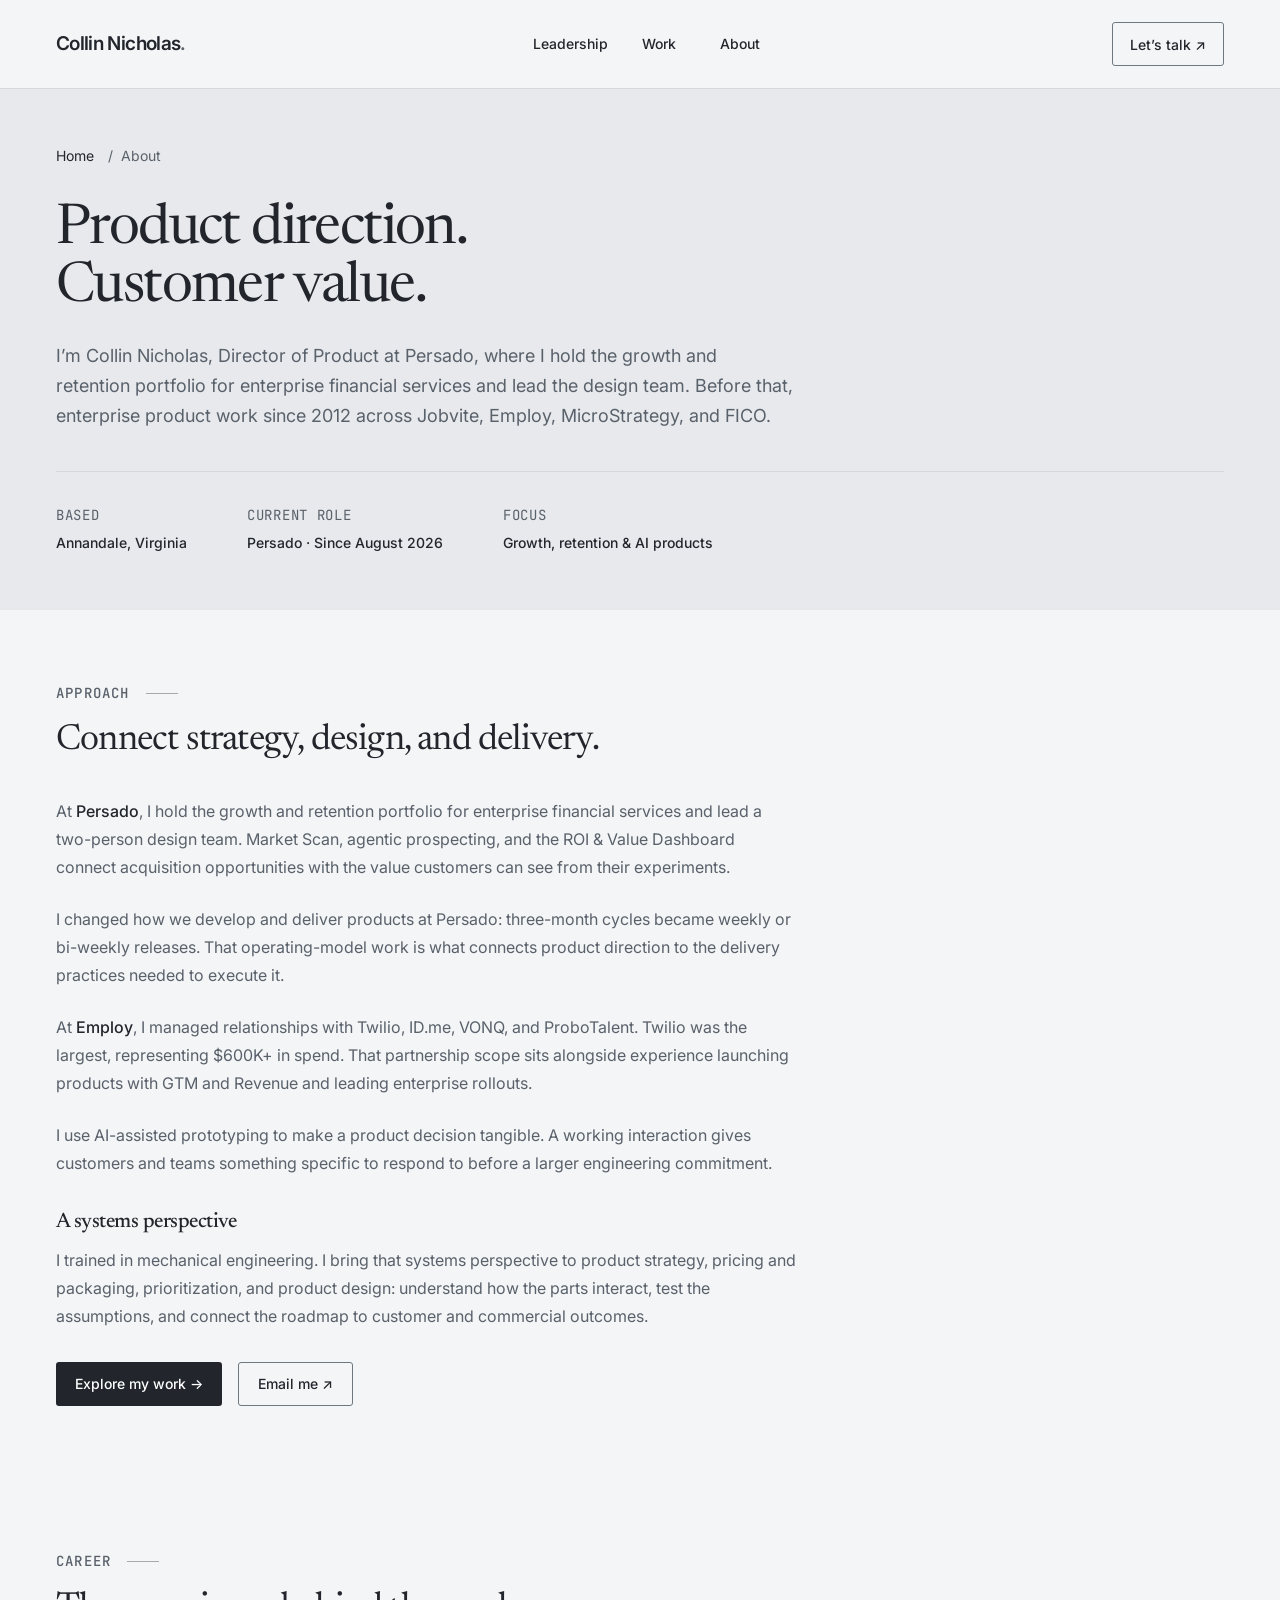
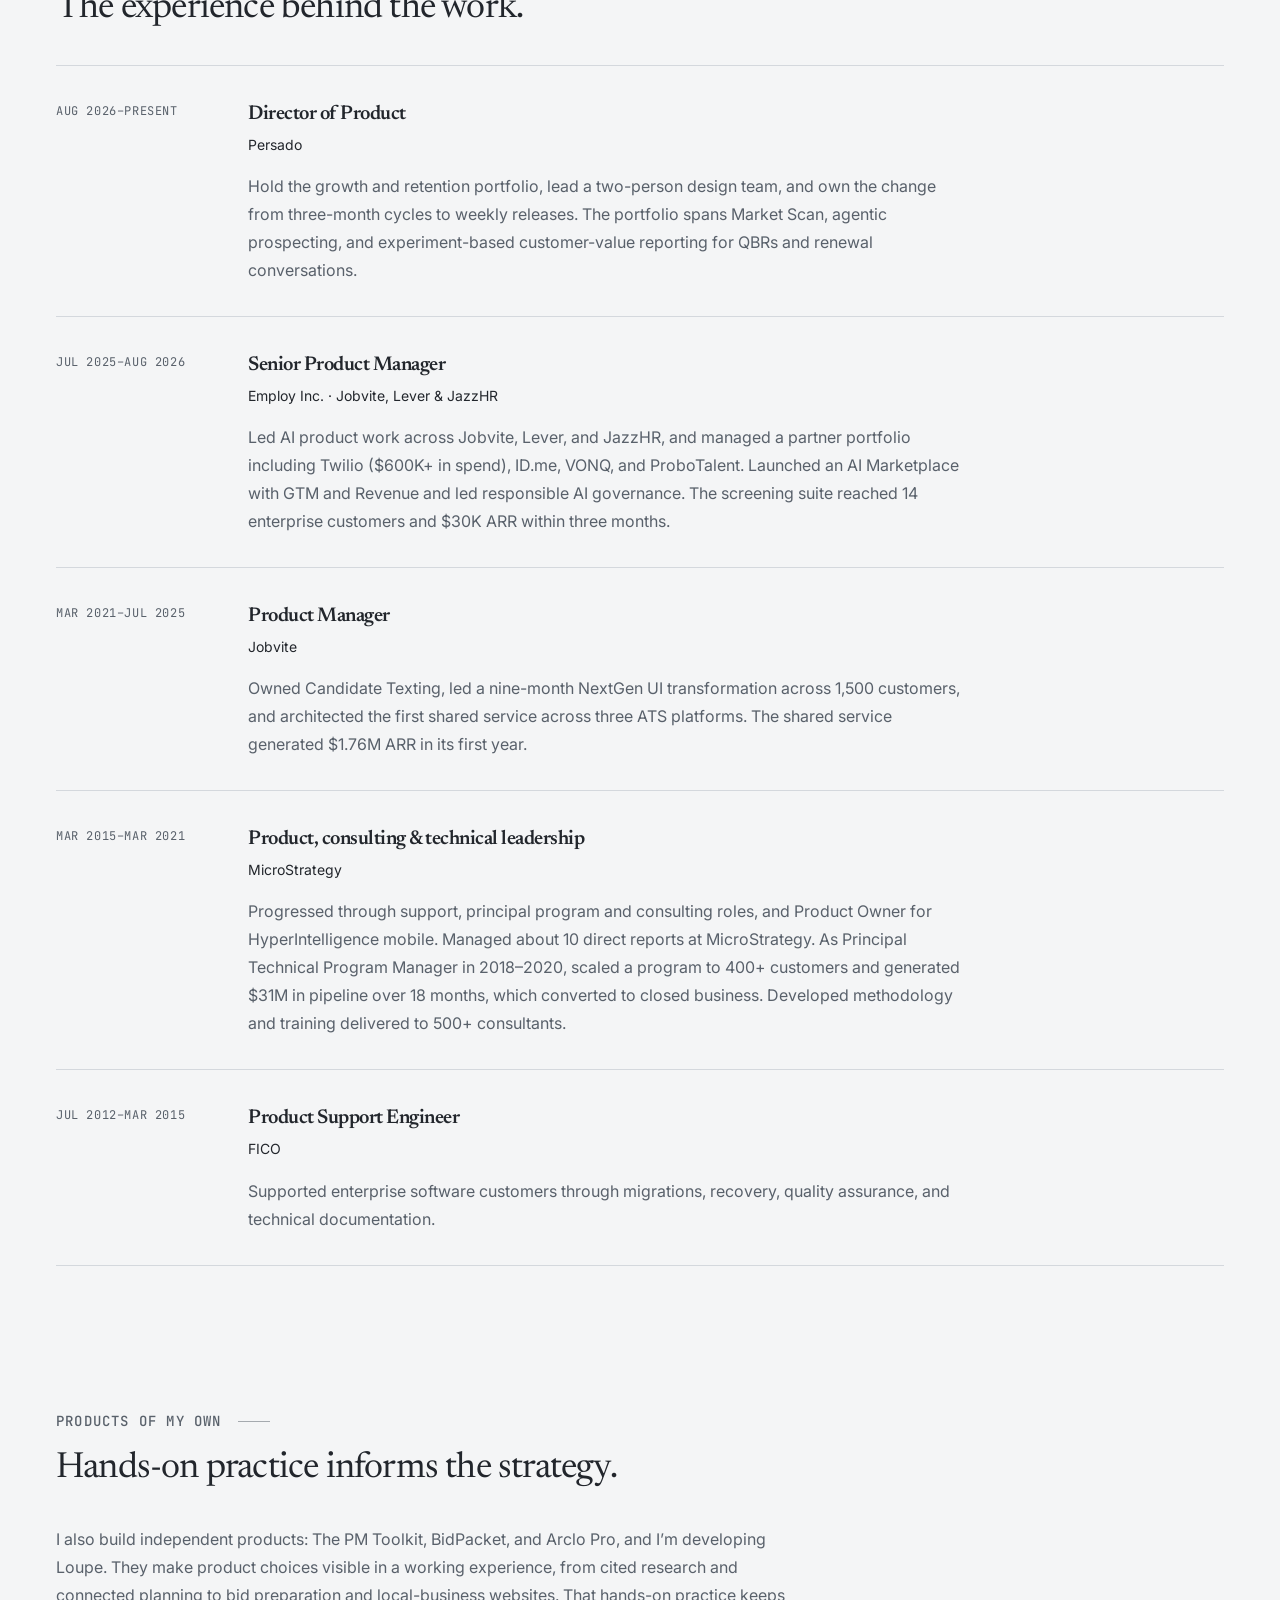
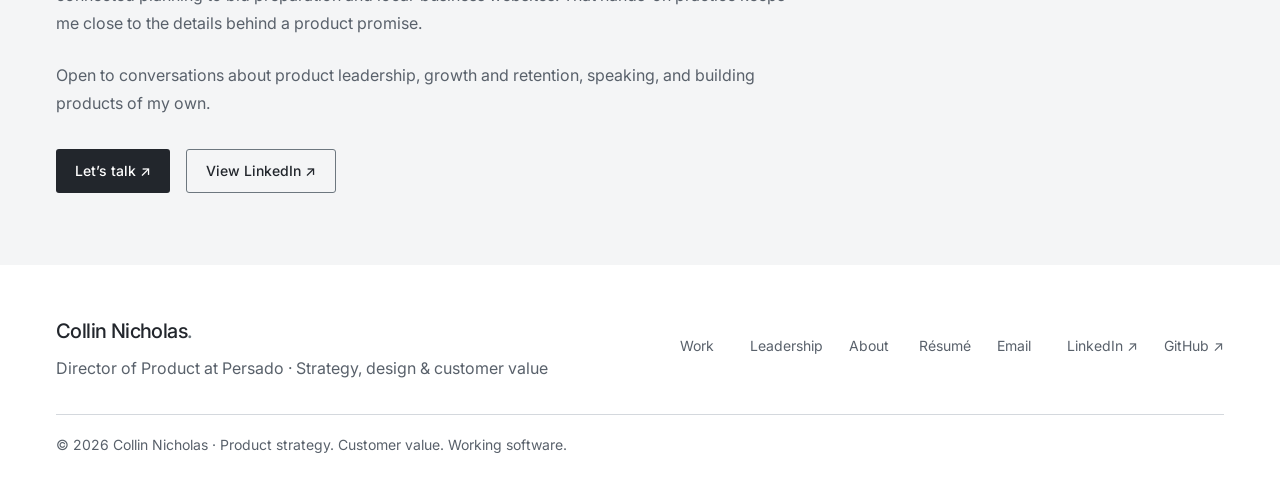
==== commit 1b89f440: "Reposition portfolio copy for an executive reader Outcomes now lead the leadership section and every" ====
--- a/about.html
+++ b/about.html
@@ -28,7 +28,7 @@
     <a href="index.html" class="nav__logo" aria-label="Collin Nicholas — Home">Collin Nicholas<span>.</span></a>
     <div class="nav__links" id="site-navigation">
       <a class="nav__link" href="index.html#leadership">Leadership</a>
-      <a class="nav__link" href="index.html#work">Work</a>
+      <a class="nav__link" href="work.html">Work</a>
       <a class="nav__link" href="about.html" aria-current="page">About</a>
     </div>
     <div class="nav__actions">
@@ -42,7 +42,7 @@
   <div class="container hero--project__inner">
     <nav class="hero__breadcrumb" aria-label="Breadcrumb"><a href="index.html">Home</a><span aria-hidden="true">/</span><span aria-current="page">About</span></nav>
     <h1 class="hero__project-title">Product direction.<br>Customer value.</h1>
-    <p class="hero__project-lede">I’m Collin Nicholas, Director of Product at Persado. I lead growth and retention products and directly manage the design team. My background brings together people leadership, commercial partnerships, product strategy, and enterprise delivery.</p>
+    <p class="hero__project-lede">I’m Collin Nicholas, Director of Product at Persado, where I hold the growth and retention portfolio for enterprise financial services and lead the design team. Before that, enterprise product work since 2012 across Jobvite, Employ, MicroStrategy, and FICO.</p>
     <div class="hero__meta"><div class="hero__meta-item"><div class="hero__meta-label">Based</div>
 <div class="hero__meta-value">Annandale, Virginia</div></div>
 <div class="hero__meta-item"><div class="hero__meta-label">Current role</div>
@@ -56,8 +56,8 @@
 <h2 class="section__title">Connect strategy, design, and delivery.</h2>
 </div>
 <div class="prose">
-<p>At <strong>Persado</strong>, I lead growth and retention products for enterprise financial services and directly manage the design team. Market Scan, agentic prospecting, and the ROI &amp; Value Dashboard connect acquisition opportunities with the value customers can see from their experiments.</p>
-<p>I reshaped how we develop and deliver products at Persado, rebuilding collaboration with engineering so teams can release earlier. That operating-model work connects product direction with the relationships and delivery practices needed to execute it.</p>
+<p>At <strong>Persado</strong>, I hold the growth and retention portfolio for enterprise financial services and lead a two-person design team. Market Scan, agentic prospecting, and the ROI &amp; Value Dashboard connect acquisition opportunities with the value customers can see from their experiments.</p>
+<p>I changed how we develop and deliver products at Persado: three-month cycles became weekly or bi-weekly releases. That operating-model work is what connects product direction to the delivery practices needed to execute it.</p>
 <p>At <strong>Employ</strong>, I managed relationships with Twilio, ID.me, VONQ, and ProboTalent. Twilio was the largest, representing $600K+ in spend. That partnership scope sits alongside experience launching products with GTM and Revenue and leading enterprise rollouts.</p>
 <p>I use AI-assisted prototyping to make a product decision tangible. A working interaction gives customers and teams something specific to respond to before a larger engineering commitment.</p>
 <h3>A systems perspective</h3>
@@ -73,7 +73,7 @@
 <div>
 <h3 class="timeline__role">Director of Product</h3>
 <div class="timeline__org">Persado</div>
-<p class="timeline__desc">Lead growth and retention products, directly manage the design team, and reshape product–engineering delivery. The portfolio spans Market Scan, agentic prospecting, and experiment-based customer-value reporting for QBRs and renewal conversations.</p>
+<p class="timeline__desc">Hold the growth and retention portfolio, lead a two-person design team, and own the change from three-month cycles to weekly releases. The portfolio spans Market Scan, agentic prospecting, and experiment-based customer-value reporting for QBRs and renewal conversations.</p>
 </div></article>
 <article class="timeline__item"><div class="timeline__period">Jul 2025–Aug 2026</div>
 <div>
@@ -91,7 +91,7 @@
 <div>
 <h3 class="timeline__role">Product, consulting &amp; technical leadership</h3>
 <div class="timeline__org">MicroStrategy</div>
-<p class="timeline__desc">Progressed through support, principal program and consulting roles, and Product Owner for HyperIntelligence mobile. Managed about 10 direct reports at MicroStrategy. As Principal Technical Program Manager in 2018–2020, scaled a program to 400+ customers and generated $31M in pipeline over 18 months. Developed methodology and training delivered to 500+ consultants.</p>
+<p class="timeline__desc">Progressed through support, principal program and consulting roles, and Product Owner for HyperIntelligence mobile. Managed about 10 direct reports at MicroStrategy. As Principal Technical Program Manager in 2018–2020, scaled a program to 400+ customers and generated $31M in pipeline over 18 months, which converted to closed business. Developed methodology and training delivered to 500+ consultants.</p>
 </div></article>
 <article class="timeline__item"><div class="timeline__period">Jul 2012–Mar 2015</div>
 <div>
@@ -115,7 +115,7 @@
     <div><div class="footer__brand-name">Collin Nicholas<span>.</span></div>
 <div class="footer__brand-note">Director of Product at Persado · Strategy, design &amp; customer value</div></div>
     <div class="footer__links">
-      <a class="footer__link" href="index.html#work">Work</a>
+      <a class="footer__link" href="work.html">Work</a>
       <a class="footer__link" href="index.html#leadership">Leadership</a>
       <a class="footer__link" href="about.html">About</a>
       <a class="footer__link" href="Collin_Nicholas_Resume.pdf" download>Résumé</a>
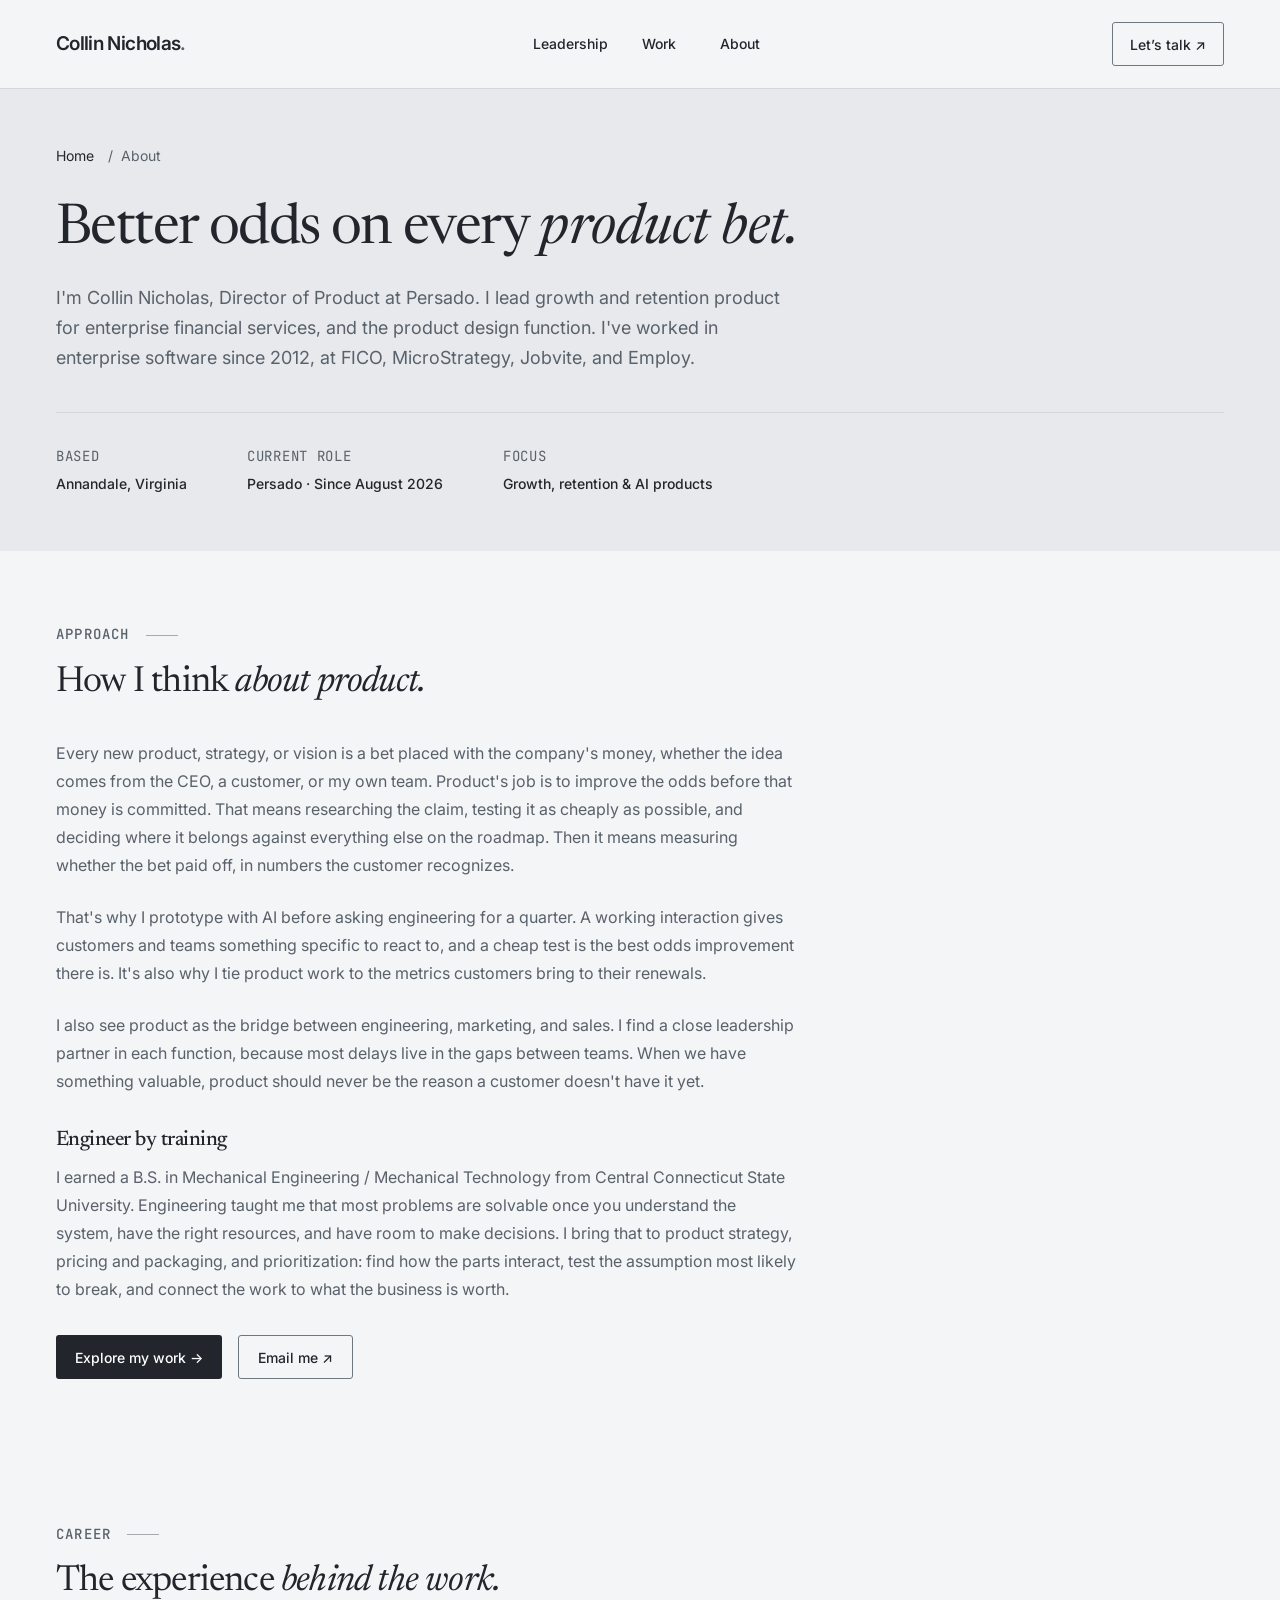
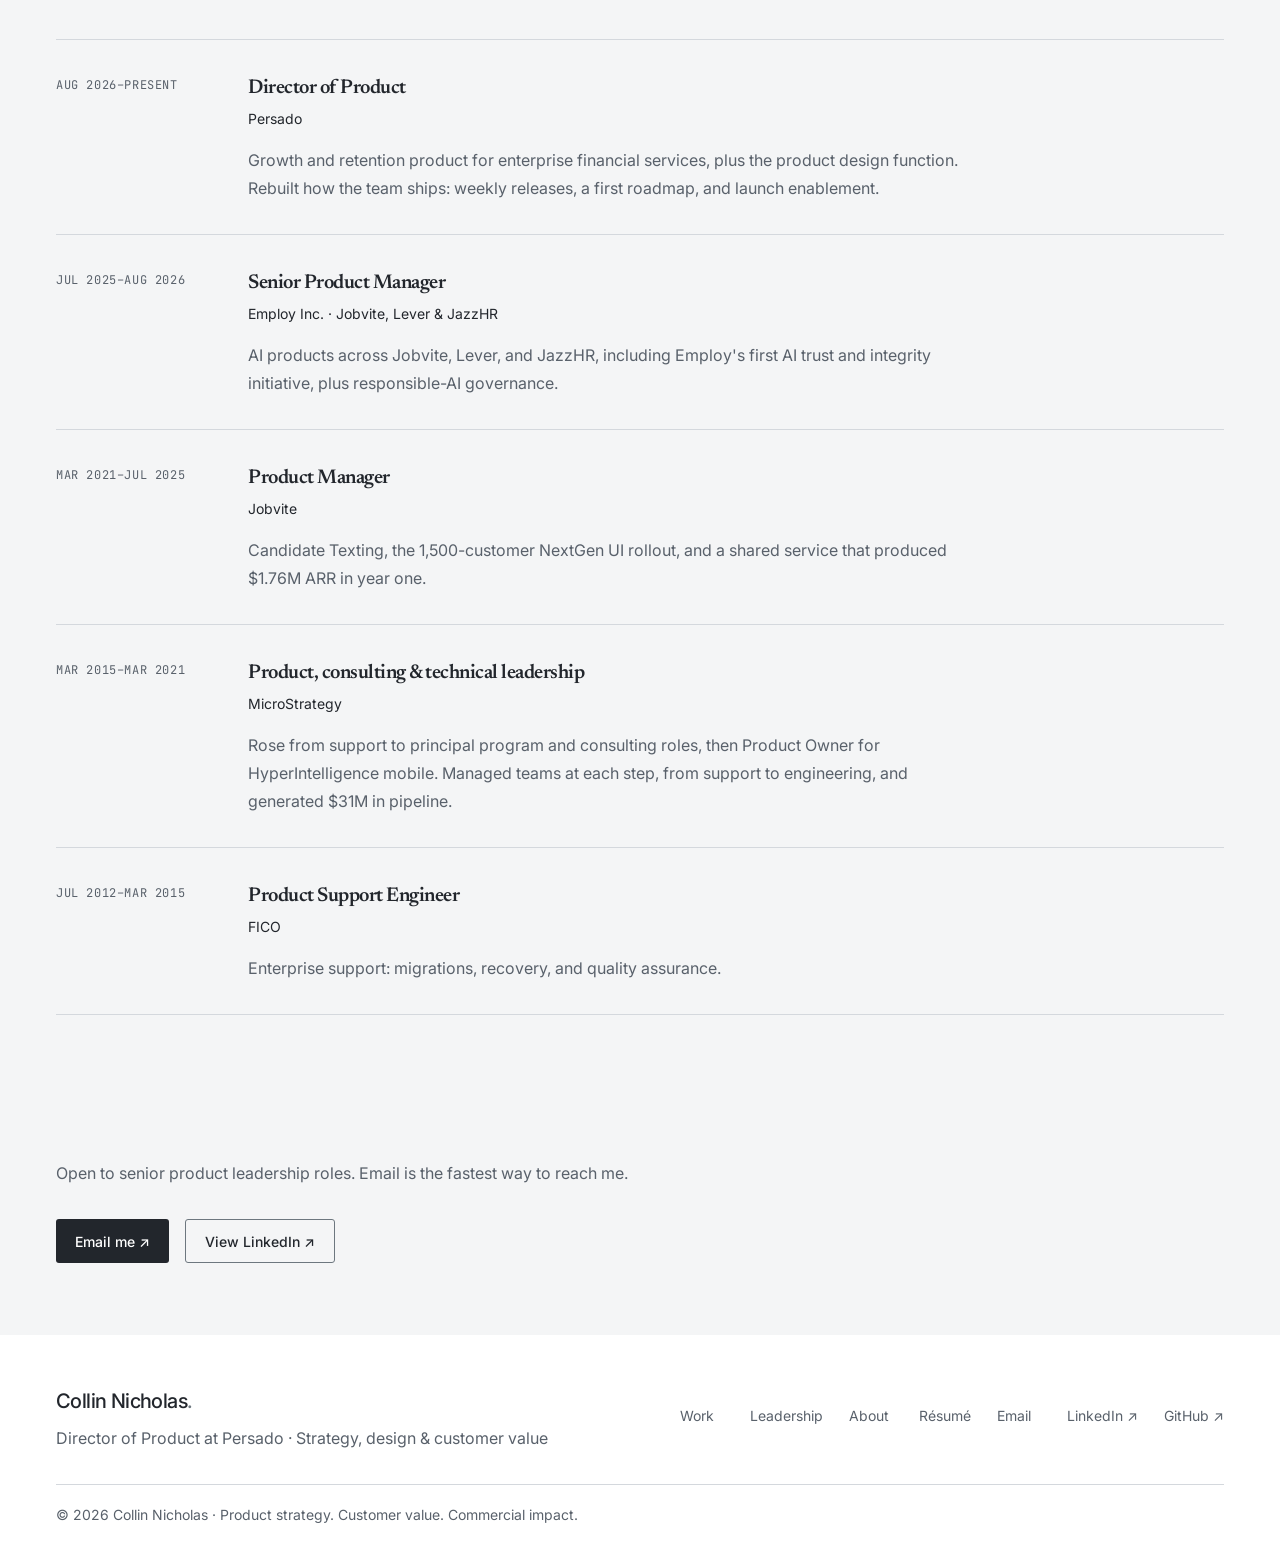
==== commit c95fb9d4: "Rewrite the site copy around the bet framing Home now leads with a single-column hero, a four-stat p" ====
--- a/about.html
+++ b/about.html
@@ -4,10 +4,10 @@
 <meta charset="UTF-8">
 <meta name="viewport" content="width=device-width, initial-scale=1.0">
 <title>About — Collin Nicholas</title>
-<meta name="description" content="Collin Nicholas, Director of Product at Persado: AI strategy, growth and retention, product design leadership, commercialization, and enterprise delivery.">
+<meta name="description" content="Collin Nicholas, Director of Product at Persado. A product leader who treats every roadmap decision as a bet with the company's money, and closes the gaps between product, engineering, marketing, and sales.">
 <meta property="og:type" content="website">
 <meta property="og:title" content="About — Collin Nicholas">
-<meta property="og:description" content="Collin Nicholas is Director of Product at Persado, leading growth, retention, and product design, and an independent product builder.">
+<meta property="og:description" content="Collin Nicholas, Director of Product at Persado. A product leader who treats every roadmap decision as a bet with the company's money, and closes the gaps between product, engineering, marketing, and sales.">
 <link rel="preconnect" href="https://fonts.googleapis.com">
 <link rel="preconnect" href="https://fonts.gstatic.com" crossorigin>
 <link href="https://fonts.googleapis.com/css2?family=Inter:wght@400;500;600;700&amp;family=Newsreader:ital,opsz,wght@0,6..72,300..700;1,6..72,300..700&amp;family=JetBrains+Mono:wght@400;500&amp;display=swap" rel="stylesheet">
@@ -27,7 +27,7 @@
   <div class="container nav__inner">
     <a href="index.html" class="nav__logo" aria-label="Collin Nicholas — Home">Collin Nicholas<span>.</span></a>
     <div class="nav__links" id="site-navigation">
-      <a class="nav__link" href="index.html#leadership">Leadership</a>
+      <a class="nav__link" href="index.html#results">Leadership</a>
       <a class="nav__link" href="work.html">Work</a>
       <a class="nav__link" href="about.html" aria-current="page">About</a>
     </div>
@@ -41,8 +41,8 @@
 <section class="hero--project">
   <div class="container hero--project__inner">
     <nav class="hero__breadcrumb" aria-label="Breadcrumb"><a href="index.html">Home</a><span aria-hidden="true">/</span><span aria-current="page">About</span></nav>
-    <h1 class="hero__project-title">Product direction.<br>Customer value.</h1>
-    <p class="hero__project-lede">I’m Collin Nicholas, Director of Product at Persado, where I hold the growth and retention portfolio for enterprise financial services and lead the design team. Before that, enterprise product work since 2012 across Jobvite, Employ, MicroStrategy, and FICO.</p>
+    <h1 class="hero__project-title">Better odds on every <em>product bet.</em></h1>
+    <p class="hero__project-lede">I'm Collin Nicholas, Director of Product at Persado. I lead growth and retention product for enterprise financial services, and the product design function. I've worked in enterprise software since 2012, at FICO, MicroStrategy, Jobvite, and Employ.</p>
     <div class="hero__meta"><div class="hero__meta-item"><div class="hero__meta-label">Based</div>
 <div class="hero__meta-value">Annandale, Virginia</div></div>
 <div class="hero__meta-item"><div class="hero__meta-label">Current role</div>
@@ -53,62 +53,55 @@
 </section>
 <section class="section"><div class="container"><div class="section__header">
 <p class="section__eyebrow">Approach</p>
-<h2 class="section__title">Connect strategy, design, and delivery.</h2>
+<h2 class="section__title">How I think <em>about product.</em></h2>
 </div>
 <div class="prose">
-<p>At <strong>Persado</strong>, I hold the growth and retention portfolio for enterprise financial services and lead a two-person design team. Market Scan, agentic prospecting, and the ROI &amp; Value Dashboard connect acquisition opportunities with the value customers can see from their experiments.</p>
-<p>I changed how we develop and deliver products at Persado: three-month cycles became weekly or bi-weekly releases. That operating-model work is what connects product direction to the delivery practices needed to execute it.</p>
-<p>At <strong>Employ</strong>, I managed relationships with Twilio, ID.me, VONQ, and ProboTalent. Twilio was the largest, representing $600K+ in spend. That partnership scope sits alongside experience launching products with GTM and Revenue and leading enterprise rollouts.</p>
-<p>I use AI-assisted prototyping to make a product decision tangible. A working interaction gives customers and teams something specific to respond to before a larger engineering commitment.</p>
-<h3>A systems perspective</h3>
-<p>I trained in mechanical engineering. I bring that systems perspective to product strategy, pricing and packaging, prioritization, and product design: understand how the parts interact, test the assumptions, and connect the roadmap to customer and commercial outcomes.</p>
+<p>Every new product, strategy, or vision is a bet placed with the company's money, whether the idea comes from the CEO, a customer, or my own team. Product's job is to improve the odds before that money is committed. That means researching the claim, testing it as cheaply as possible, and deciding where it belongs against everything else on the roadmap. Then it means measuring whether the bet paid off, in numbers the customer recognizes.</p>
+<p>That's why I prototype with AI before asking engineering for a quarter. A working interaction gives customers and teams something specific to react to, and a cheap test is the best odds improvement there is. It's also why I tie product work to the metrics customers bring to their renewals.</p>
+<p>I also see product as the bridge between engineering, marketing, and sales. I find a close leadership partner in each function, because most delays live in the gaps between teams. When we have something valuable, product should never be the reason a customer doesn't have it yet.</p>
+<h3>Engineer by training</h3>
+<p>I earned a B.S. in Mechanical Engineering / Mechanical Technology from Central Connecticut State University. Engineering taught me that most problems are solvable once you understand the system, have the right resources, and have room to make decisions. I bring that to product strategy, pricing and packaging, and prioritization: find how the parts interact, test the assumption most likely to break, and connect the work to what the business is worth.</p>
 </div>
 <div class="hero__cta"><a class="btn btn--primary" href="work.html">Explore my work →</a><a class="btn btn--secondary" href="mailto:Collin.R.Nicholas@gmail.com">Email me ↗</a></div></div></section>
 <section class="section" id="experience"><div class="container"><div class="section__header">
 <p class="section__eyebrow">Career</p>
-<h2 class="section__title">The experience behind the work.</h2>
+<h2 class="section__title">The experience <em>behind the work.</em></h2>
 </div>
 <div class="timeline">
 <article class="timeline__item"><div class="timeline__period">Aug 2026–present</div>
 <div>
 <h3 class="timeline__role">Director of Product</h3>
 <div class="timeline__org">Persado</div>
-<p class="timeline__desc">Hold the growth and retention portfolio, lead a two-person design team, and own the change from three-month cycles to weekly releases. The portfolio spans Market Scan, agentic prospecting, and experiment-based customer-value reporting for QBRs and renewal conversations.</p>
+<p class="timeline__desc">Growth and retention product for enterprise financial services, plus the product design function. Rebuilt how the team ships: weekly releases, a first roadmap, and launch enablement.</p>
 </div></article>
 <article class="timeline__item"><div class="timeline__period">Jul 2025–Aug 2026</div>
 <div>
 <h3 class="timeline__role">Senior Product Manager</h3>
 <div class="timeline__org">Employ Inc. · Jobvite, Lever &amp; JazzHR</div>
-<p class="timeline__desc">Led AI product work across Jobvite, Lever, and JazzHR, and managed a partner portfolio including Twilio ($600K+ in spend), ID.me, VONQ, and ProboTalent. Launched an AI Marketplace with GTM and Revenue and led responsible AI governance. The screening suite reached 14 enterprise customers and $30K ARR within three months.</p>
+<p class="timeline__desc">AI products across Jobvite, Lever, and JazzHR, including Employ's first AI trust and integrity initiative, plus responsible-AI governance.</p>
 </div></article>
 <article class="timeline__item"><div class="timeline__period">Mar 2021–Jul 2025</div>
 <div>
 <h3 class="timeline__role">Product Manager</h3>
 <div class="timeline__org">Jobvite</div>
-<p class="timeline__desc">Owned Candidate Texting, led a nine-month NextGen UI transformation across 1,500 customers, and architected the first shared service across three ATS platforms. The shared service generated $1.76M ARR in its first year.</p>
+<p class="timeline__desc">Candidate Texting, the 1,500-customer NextGen UI rollout, and a shared service that produced $1.76M ARR in year one.</p>
 </div></article>
 <article class="timeline__item"><div class="timeline__period">Mar 2015–Mar 2021</div>
 <div>
 <h3 class="timeline__role">Product, consulting &amp; technical leadership</h3>
 <div class="timeline__org">MicroStrategy</div>
-<p class="timeline__desc">Progressed through support, principal program and consulting roles, and Product Owner for HyperIntelligence mobile. Managed about 10 direct reports at MicroStrategy. As Principal Technical Program Manager in 2018–2020, scaled a program to 400+ customers and generated $31M in pipeline over 18 months, which converted to closed business. Developed methodology and training delivered to 500+ consultants.</p>
+<p class="timeline__desc">Rose from support to principal program and consulting roles, then Product Owner for HyperIntelligence mobile. Managed teams at each step, from support to engineering, and generated $31M in pipeline.</p>
 </div></article>
 <article class="timeline__item"><div class="timeline__period">Jul 2012–Mar 2015</div>
 <div>
 <h3 class="timeline__role">Product Support Engineer</h3>
 <div class="timeline__org">FICO</div>
-<p class="timeline__desc">Supported enterprise software customers through migrations, recovery, quality assurance, and technical documentation.</p>
+<p class="timeline__desc">Enterprise support: migrations, recovery, and quality assurance.</p>
 </div></article>
 </div></div></section>
-<section class="section"><div class="container"><div class="section__header">
-<p class="section__eyebrow">Products of my own</p>
-<h2 class="section__title">Hands-on practice informs the strategy.</h2>
-</div>
-<div class="prose">
-<p>I also build independent products: The PM Toolkit, BidPacket, and Arclo Pro, and I’m developing Loupe. They make product choices visible in a working experience, from cited research and connected planning to bid preparation and local-business websites. That hands-on practice keeps me close to the details behind a product promise.</p>
-<p>Open to conversations about product leadership, growth and retention, speaking, and building products of my own.</p>
-</div>
-<div class="hero__cta"><a class="btn btn--primary" href="mailto:Collin.R.Nicholas@gmail.com">Let’s talk ↗</a><a class="btn btn--secondary" href="https://www.linkedin.com/in/collinnicholas/" target="_blank" rel="noopener">View LinkedIn ↗</a></div></div></section>
+<section class="section"><div class="container">
+<div class="prose"><p>Open to senior product leadership roles. Email is the fastest way to reach me.</p></div>
+<div class="hero__cta"><a class="btn btn--primary" href="mailto:Collin.R.Nicholas@gmail.com">Email me ↗</a><a class="btn btn--secondary" href="https://www.linkedin.com/in/collinnicholas/" target="_blank" rel="noopener">View LinkedIn ↗</a></div></div></section>
 </main>
 <footer class="footer">
   <div class="container footer__inner">
@@ -116,14 +109,14 @@
 <div class="footer__brand-note">Director of Product at Persado · Strategy, design &amp; customer value</div></div>
     <div class="footer__links">
       <a class="footer__link" href="work.html">Work</a>
-      <a class="footer__link" href="index.html#leadership">Leadership</a>
+      <a class="footer__link" href="index.html#results">Leadership</a>
       <a class="footer__link" href="about.html">About</a>
       <a class="footer__link" href="Collin_Nicholas_Resume.pdf" download>Résumé</a>
       <a class="footer__link" href="mailto:Collin.R.Nicholas@gmail.com">Email</a>
       <a class="footer__link" href="https://www.linkedin.com/in/collinnicholas/" target="_blank" rel="noopener">LinkedIn ↗</a>
       <a class="footer__link" href="https://github.com/collinrnicholas" target="_blank" rel="noopener">GitHub ↗</a>
     </div>
-    <div class="footer__meta">© 2026 Collin Nicholas · Product strategy. Customer value. Working software.</div>
+    <div class="footer__meta">© 2026 Collin Nicholas · Product strategy. Customer value. Commercial impact.</div>
   </div>
 </footer>
 <script src="js/studio.js"></script>
--- a/css/executive.css
+++ b/css/executive.css
@@ -120,3 +120,102 @@
   .portfolio-home .leadership-remit article { padding-top: 18px; }
   .portfolio-home .studio-work { padding-top: 36px; }
 }
+
+/* ============================================================
+   Content rewrites: proof strip, 2x2 results, quotes, closing
+   Rules reuse existing tokens; no new palette or type scale.
+   ============================================================ */
+
+/* Home hero without the side card: single measure, same rhythm. */
+.portfolio-home .studio-hero.studio-hero--solo { grid-template-columns: minmax(0, 1fr); gap: 0; }
+.portfolio-home .studio-hero.studio-hero--solo .studio-hero__copy { max-width: 720px; }
+
+/* Proof strip replaces the current-remit card. */
+.portfolio-home .proof-strip {
+  display: grid;
+  grid-template-columns: repeat(4, minmax(0, 1fr));
+  gap: 28px;
+  border-top: 1px solid var(--studio-rule);
+  border-bottom: 1px solid var(--studio-rule);
+  padding-block: 26px;
+}
+.portfolio-home .proof-strip > div { border-left: 1px solid var(--color-border); padding-left: 22px; }
+.portfolio-home .proof-strip > div:first-child { border-left: 0; padding-left: 0; }
+.portfolio-home .proof-strip__number {
+  display: block;
+  font: 400 34px/1 var(--studio-serif);
+  letter-spacing: -1px;
+  color: var(--color-text-primary);
+  margin-bottom: 9px;
+}
+.portfolio-home .proof-strip__label {
+  display: block;
+  font-size: 14px;
+  line-height: 1.5;
+  color: var(--color-text-secondary);
+}
+
+/* Four results in a 2x2 grid. */
+.portfolio-home .enterprise-results--quad { grid-template-columns: repeat(2, minmax(0, 1fr)); gap: 34px 40px; }
+.portfolio-home .enterprise-results--quad p { max-width: 42ch; }
+
+/* Quotes. */
+.portfolio-home .quote-grid {
+  display: grid;
+  grid-template-columns: repeat(3, minmax(0, 1fr));
+  gap: 40px;
+}
+.portfolio-home .quote-card {
+  display: flex;
+  flex-direction: column;
+  margin: 0;
+  padding-top: 20px;
+  border-top: 1px solid var(--studio-rule);
+}
+.portfolio-home .quote-card p {
+  font: 400 19px/1.45 var(--studio-serif);
+  letter-spacing: -.3px;
+  color: var(--color-text-primary);
+  margin: 0 0 18px;
+}
+.portfolio-home .quote-card footer { display: grid; gap: 3px; margin-top: auto; }
+.portfolio-home .quote-card strong { font-size: 14px; font-weight: 500; color: var(--color-text-primary); }
+.portfolio-home .quote-card span { font-size: 13px; line-height: 1.5; color: var(--color-text-secondary); }
+
+/* Closing line under the numbered list. */
+.portfolio-home .approach-closing {
+  margin: var(--editorial-space-md) 0 0;
+  padding-top: var(--editorial-space-md);
+  border-top: 1px solid var(--studio-rule);
+  font-size: 16px;
+  line-height: 1.7;
+  color: var(--studio-muted);
+}
+
+/* Also-building line under independent products. */
+.portfolio-home .also-building {
+  margin: var(--editorial-space-md) 0 0;
+  font-size: 16px;
+  line-height: 1.6;
+  color: var(--color-text-secondary);
+}
+.portfolio-home .also-building a { color: var(--color-text-primary); }
+
+/* Italic emphasis on page heroes that use the sans display face. */
+.hero__project-title { max-width: 26ch; }
+.hero__project-title em {
+  font-family: var(--studio-serif);
+  font-style: italic;
+  font-weight: 400;
+  letter-spacing: -.5px;
+}
+
+@media (max-width: 900px) {
+  .portfolio-home .proof-strip { grid-template-columns: repeat(2, minmax(0, 1fr)); gap: 22px; }
+  .portfolio-home .proof-strip > div:nth-child(3) { border-left: 0; padding-left: 0; }
+  .portfolio-home .quote-grid { grid-template-columns: minmax(0, 1fr); gap: 28px; }
+}
+@media (max-width: 700px) {
+  .portfolio-home .enterprise-results--quad { grid-template-columns: minmax(0, 1fr); gap: 26px; }
+  .portfolio-home .proof-strip__number { font-size: 30px; }
+}
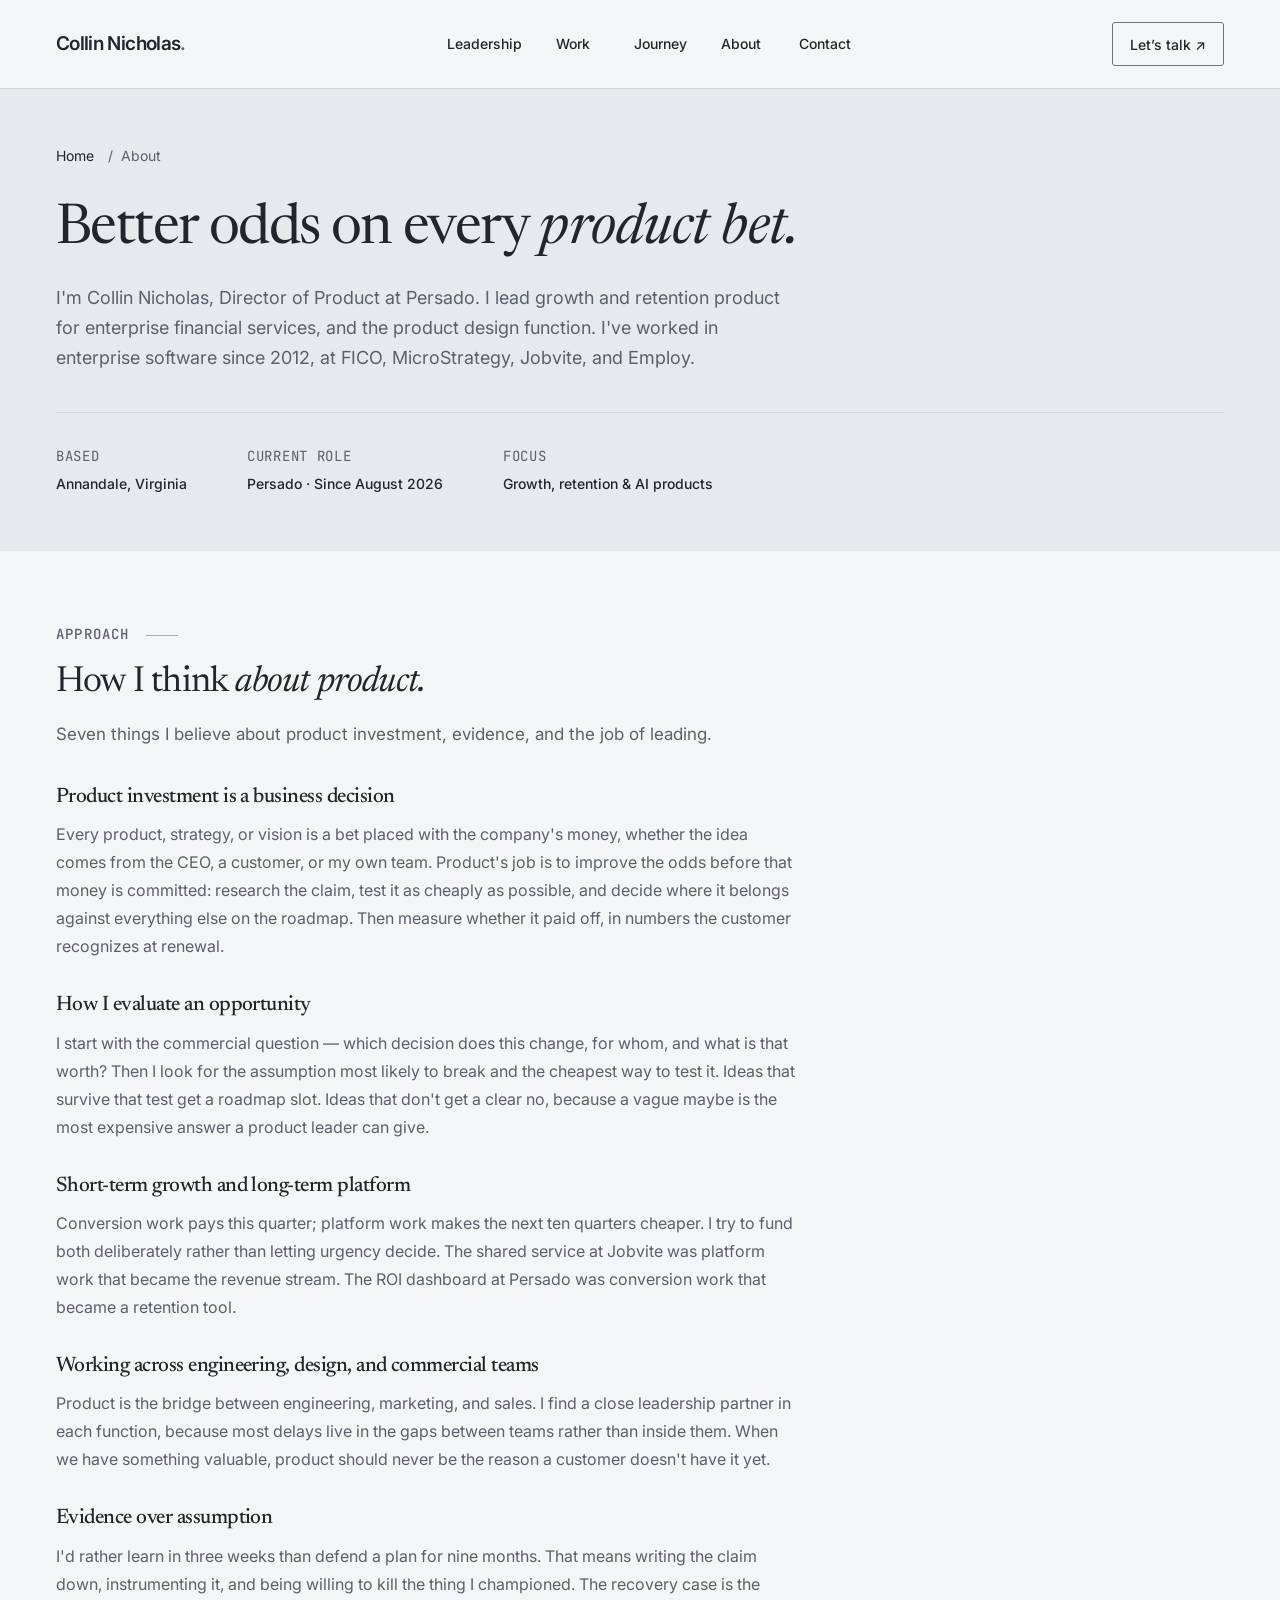
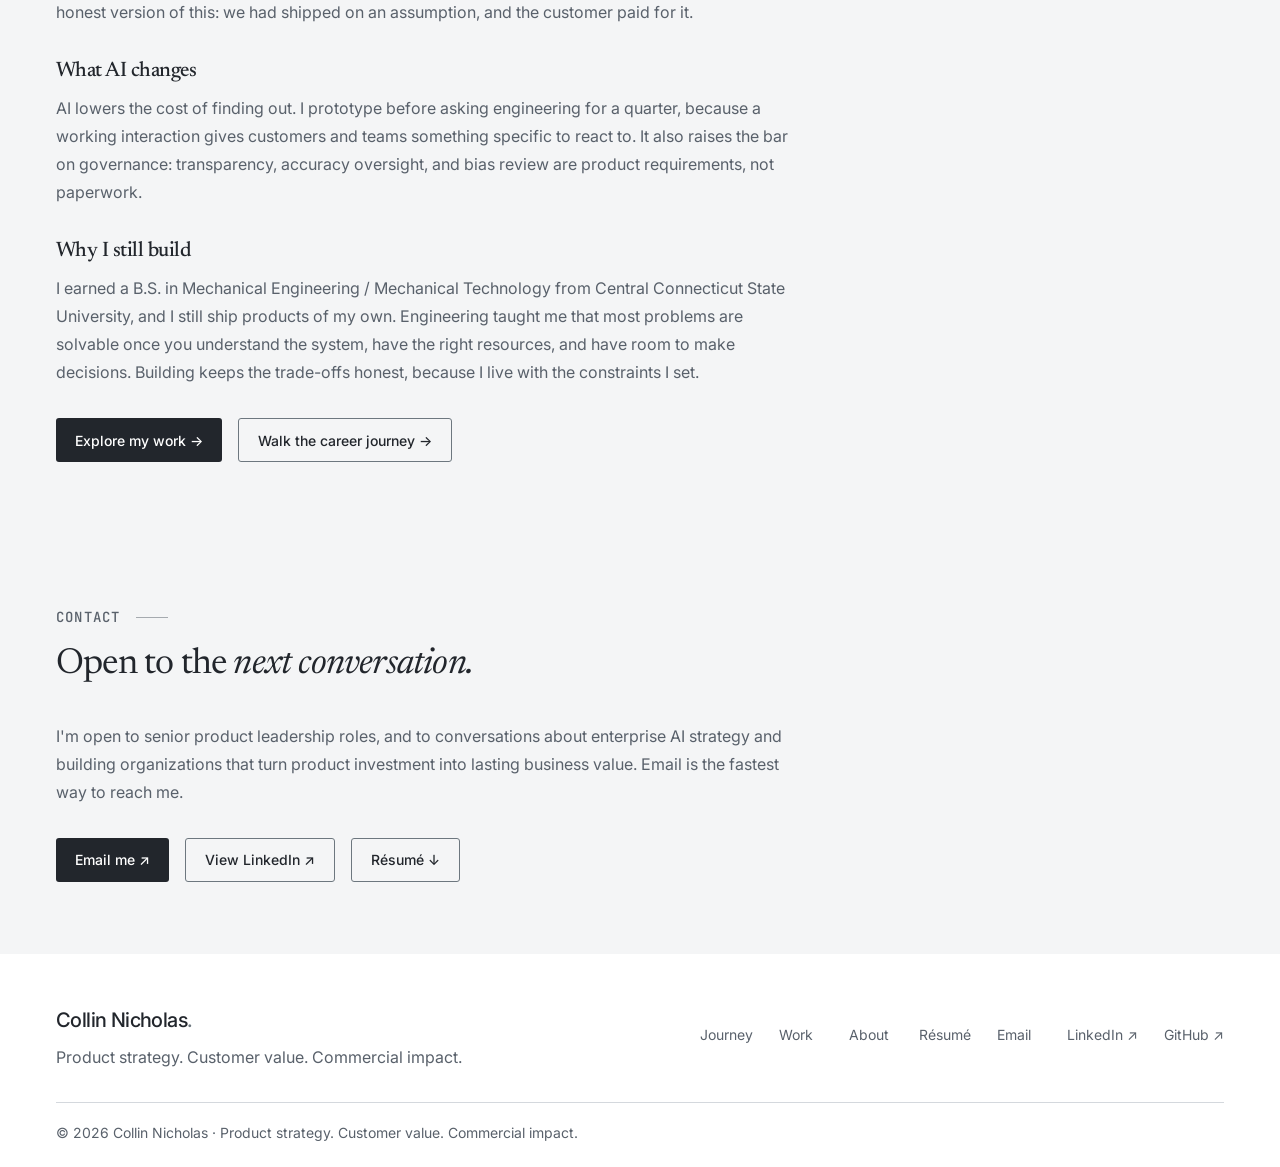
==== commit e169faa8: "Reposition the portfolio for VP and CPO conversations Restructure the homepage around executive evid" ====
--- a/about.html
+++ b/about.html
@@ -4,10 +4,10 @@
 <meta charset="UTF-8">
 <meta name="viewport" content="width=device-width, initial-scale=1.0">
 <title>About — Collin Nicholas</title>
-<meta name="description" content="Collin Nicholas, Director of Product at Persado. A product leader who treats every roadmap decision as a bet with the company's money, and closes the gaps between product, engineering, marketing, and sales.">
+<meta name="description" content="Collin Nicholas, Director of Product at Persado. How I evaluate product investment, work across engineering and commercial teams, and use AI to test a claim before the company funds it.">
 <meta property="og:type" content="website">
 <meta property="og:title" content="About — Collin Nicholas">
-<meta property="og:description" content="Collin Nicholas, Director of Product at Persado. A product leader who treats every roadmap decision as a bet with the company's money, and closes the gaps between product, engineering, marketing, and sales.">
+<meta property="og:description" content="How I evaluate product investment, work across engineering and commercial teams, and test a claim before the company funds it.">
 <link rel="preconnect" href="https://fonts.googleapis.com">
 <link rel="preconnect" href="https://fonts.gstatic.com" crossorigin>
 <link href="https://fonts.googleapis.com/css2?family=Inter:wght@400;500;600;700&amp;family=Newsreader:ital,opsz,wght@0,6..72,300..700;1,6..72,300..700&amp;family=JetBrains+Mono:wght@400;500&amp;display=swap" rel="stylesheet">
@@ -27,9 +27,11 @@
   <div class="container nav__inner">
     <a href="index.html" class="nav__logo" aria-label="Collin Nicholas — Home">Collin Nicholas<span>.</span></a>
     <div class="nav__links" id="site-navigation">
-      <a class="nav__link" href="index.html#results">Leadership</a>
+      <a class="nav__link" href="index.html#leadership">Leadership</a>
       <a class="nav__link" href="work.html">Work</a>
+      <a class="nav__link" href="journey.html">Journey</a>
       <a class="nav__link" href="about.html" aria-current="page">About</a>
+      <a class="nav__link" href="index.html#contact">Contact</a>
     </div>
     <div class="nav__actions">
       <a class="nav__cta" href="mailto:Collin.R.Nicholas@gmail.com">Let’s talk ↗</a>
@@ -51,65 +53,44 @@
 <div class="hero__meta-value">Growth, retention &amp; AI products</div></div></div>
   </div>
 </section>
+
 <section class="section"><div class="container"><div class="section__header">
 <p class="section__eyebrow">Approach</p>
 <h2 class="section__title">How I think <em>about product.</em></h2>
+<p class="section__subtitle">Seven things I believe about product investment, evidence, and the job of leading.</p>
 </div>
 <div class="prose">
-<p>Every new product, strategy, or vision is a bet placed with the company's money, whether the idea comes from the CEO, a customer, or my own team. Product's job is to improve the odds before that money is committed. That means researching the claim, testing it as cheaply as possible, and deciding where it belongs against everything else on the roadmap. Then it means measuring whether the bet paid off, in numbers the customer recognizes.</p>
-<p>That's why I prototype with AI before asking engineering for a quarter. A working interaction gives customers and teams something specific to react to, and a cheap test is the best odds improvement there is. It's also why I tie product work to the metrics customers bring to their renewals.</p>
-<p>I also see product as the bridge between engineering, marketing, and sales. I find a close leadership partner in each function, because most delays live in the gaps between teams. When we have something valuable, product should never be the reason a customer doesn't have it yet.</p>
-<h3>Engineer by training</h3>
-<p>I earned a B.S. in Mechanical Engineering / Mechanical Technology from Central Connecticut State University. Engineering taught me that most problems are solvable once you understand the system, have the right resources, and have room to make decisions. I bring that to product strategy, pricing and packaging, and prioritization: find how the parts interact, test the assumption most likely to break, and connect the work to what the business is worth.</p>
+<h3>Product investment is a business decision</h3>
+<p>Every product, strategy, or vision is a bet placed with the company's money, whether the idea comes from the CEO, a customer, or my own team. Product's job is to improve the odds before that money is committed: research the claim, test it as cheaply as possible, and decide where it belongs against everything else on the roadmap. Then measure whether it paid off, in numbers the customer recognizes at renewal.</p>
+<h3>How I evaluate an opportunity</h3>
+<p>I start with the commercial question — which decision does this change, for whom, and what is that worth? Then I look for the assumption most likely to break and the cheapest way to test it. Ideas that survive that test get a roadmap slot. Ideas that don't get a clear no, because a vague maybe is the most expensive answer a product leader can give.</p>
+<h3>Short-term growth and long-term platform</h3>
+<p>Conversion work pays this quarter; platform work makes the next ten quarters cheaper. I try to fund both deliberately rather than letting urgency decide. The shared service at Jobvite was platform work that became the revenue stream. The ROI dashboard at Persado was conversion work that became a retention tool.</p>
+<h3>Working across engineering, design, and commercial teams</h3>
+<p>Product is the bridge between engineering, marketing, and sales. I find a close leadership partner in each function, because most delays live in the gaps between teams rather than inside them. When we have something valuable, product should never be the reason a customer doesn't have it yet.</p>
+<h3>Evidence over assumption</h3>
+<p>I'd rather learn in three weeks than defend a plan for nine months. That means writing the claim down, instrumenting it, and being willing to kill the thing I championed. The recovery case is the honest version of this: we had shipped on an assumption, and the customer paid for it.</p>
+<h3>What AI changes</h3>
+<p>AI lowers the cost of finding out. I prototype before asking engineering for a quarter, because a working interaction gives customers and teams something specific to react to. It also raises the bar on governance: transparency, accuracy oversight, and bias review are product requirements, not paperwork.</p>
+<h3>Why I still build</h3>
+<p>I earned a B.S. in Mechanical Engineering / Mechanical Technology from Central Connecticut State University, and I still ship products of my own. Engineering taught me that most problems are solvable once you understand the system, have the right resources, and have room to make decisions. Building keeps the trade-offs honest, because I live with the constraints I set.</p>
 </div>
-<div class="hero__cta"><a class="btn btn--primary" href="work.html">Explore my work →</a><a class="btn btn--secondary" href="mailto:Collin.R.Nicholas@gmail.com">Email me ↗</a></div></div></section>
-<section class="section" id="experience"><div class="container"><div class="section__header">
-<p class="section__eyebrow">Career</p>
-<h2 class="section__title">The experience <em>behind the work.</em></h2>
+<div class="hero__cta"><a class="btn btn--primary" href="work.html">Explore my work →</a><a class="btn btn--secondary" href="journey.html">Walk the career journey →</a></div></div></section>
+
+<section class="section"><div class="container"><div class="section__header">
+<p class="section__eyebrow">Contact</p>
+<h2 class="section__title">Open to the <em>next conversation.</em></h2>
 </div>
-<div class="timeline">
-<article class="timeline__item"><div class="timeline__period">Aug 2026–present</div>
-<div>
-<h3 class="timeline__role">Director of Product</h3>
-<div class="timeline__org">Persado</div>
-<p class="timeline__desc">Growth and retention product for enterprise financial services, plus the product design function. Rebuilt how the team ships: weekly releases, a first roadmap, and launch enablement.</p>
-</div></article>
-<article class="timeline__item"><div class="timeline__period">Jul 2025–Aug 2026</div>
-<div>
-<h3 class="timeline__role">Senior Product Manager</h3>
-<div class="timeline__org">Employ Inc. · Jobvite, Lever &amp; JazzHR</div>
-<p class="timeline__desc">AI products across Jobvite, Lever, and JazzHR, including Employ's first AI trust and integrity initiative, plus responsible-AI governance.</p>
-</div></article>
-<article class="timeline__item"><div class="timeline__period">Mar 2021–Jul 2025</div>
-<div>
-<h3 class="timeline__role">Product Manager</h3>
-<div class="timeline__org">Jobvite</div>
-<p class="timeline__desc">Candidate Texting, the 1,500-customer NextGen UI rollout, and a shared service that produced $1.76M ARR in year one.</p>
-</div></article>
-<article class="timeline__item"><div class="timeline__period">Mar 2015–Mar 2021</div>
-<div>
-<h3 class="timeline__role">Product, consulting &amp; technical leadership</h3>
-<div class="timeline__org">MicroStrategy</div>
-<p class="timeline__desc">Rose from support to principal program and consulting roles, then Product Owner for HyperIntelligence mobile. Managed teams at each step, from support to engineering, and generated $31M in pipeline.</p>
-</div></article>
-<article class="timeline__item"><div class="timeline__period">Jul 2012–Mar 2015</div>
-<div>
-<h3 class="timeline__role">Product Support Engineer</h3>
-<div class="timeline__org">FICO</div>
-<p class="timeline__desc">Enterprise support: migrations, recovery, and quality assurance.</p>
-</div></article>
-</div></div></section>
-<section class="section"><div class="container">
-<div class="prose"><p>Open to senior product leadership roles. Email is the fastest way to reach me.</p></div>
-<div class="hero__cta"><a class="btn btn--primary" href="mailto:Collin.R.Nicholas@gmail.com">Email me ↗</a><a class="btn btn--secondary" href="https://www.linkedin.com/in/collinnicholas/" target="_blank" rel="noopener">View LinkedIn ↗</a></div></div></section>
+<div class="prose"><p>I'm open to senior product leadership roles, and to conversations about enterprise AI strategy and building organizations that turn product investment into lasting business value. Email is the fastest way to reach me.</p></div>
+<div class="hero__cta"><a class="btn btn--primary" href="mailto:Collin.R.Nicholas@gmail.com">Email me ↗</a><a class="btn btn--secondary" href="https://www.linkedin.com/in/collinnicholas/" target="_blank" rel="noopener">View LinkedIn ↗</a><a class="btn btn--secondary" href="Collin_Nicholas_Resume.pdf" download>Résumé ↓</a></div></div></section>
 </main>
 <footer class="footer">
   <div class="container footer__inner">
     <div><div class="footer__brand-name">Collin Nicholas<span>.</span></div>
-<div class="footer__brand-note">Director of Product at Persado · Strategy, design &amp; customer value</div></div>
+<div class="footer__brand-note">Product strategy. Customer value. Commercial impact.</div></div>
     <div class="footer__links">
+      <a class="footer__link" href="journey.html">Journey</a>
       <a class="footer__link" href="work.html">Work</a>
-      <a class="footer__link" href="index.html#results">Leadership</a>
       <a class="footer__link" href="about.html">About</a>
       <a class="footer__link" href="Collin_Nicholas_Resume.pdf" download>Résumé</a>
       <a class="footer__link" href="mailto:Collin.R.Nicholas@gmail.com">Email</a>
--- a/css/executive.css
+++ b/css/executive.css
@@ -219,3 +219,109 @@
   .portfolio-home .enterprise-results--quad { grid-template-columns: minmax(0, 1fr); gap: 26px; }
   .portfolio-home .proof-strip__number { font-size: 30px; }
 }
+
+/* ============================================================
+   V2: executive identity, principles, case previews, journey
+   ============================================================ */
+
+/* Hero identity: disciplines line above the headline, role beneath the lede. */
+.portfolio-home .hero-role {
+  margin: 18px 0 0;
+  font-family: var(--font-code);
+  font-size: 11px;
+  letter-spacing: .14em;
+  text-transform: uppercase;
+  color: var(--color-text-tertiary);
+}
+
+/* Four leadership principles in a 2x2 grid using the existing principle card. */
+.principles.principles--four { grid-template-columns: repeat(2, minmax(0, 1fr)); }
+.principles--four .principle { padding: var(--space-xl) var(--space-lg); }
+.principles--four .principle__body { font-size: 16px; }
+.principles--four .principle__example {
+  display: block;
+  margin-top: 12px;
+  font-size: 14px;
+  line-height: 1.55;
+  color: var(--color-text-tertiary);
+}
+
+/* Three case-study previews reusing the case-study card. */
+.cs-grid.cs-grid--three { grid-template-columns: repeat(3, minmax(0, 1fr)); }
+.cs-grid--three .cs-card { padding: var(--space-lg); }
+.cs-grid--three .cs-card__result {
+  margin-top: auto;
+  padding-top: var(--space-md);
+  font-family: var(--font-code);
+  font-size: 11px;
+  letter-spacing: .1em;
+  text-transform: uppercase;
+  color: var(--color-signature);
+}
+
+/* Portfolio pillars: three connected bets with labelled evidence. */
+.pillar-facts { list-style: none; margin: 14px 0 0; padding: 0; display: grid; gap: 8px; }
+.pillar-facts li { font-size: 16px; line-height: 1.55; color: var(--color-text-secondary); }
+.pillar-facts strong { font-weight: 500; color: var(--color-text-primary); }
+
+/* Independent products: compact three-up, art directed by the existing card. */
+.venture-grid { display: grid; grid-template-columns: repeat(3, minmax(0, 1fr)); gap: 34px; }
+.venture { display: flex; flex-direction: column; padding-top: 18px; border-top: 1px solid var(--studio-rule); }
+.venture__meta { display: flex; justify-content: space-between; gap: 12px; font-family: var(--font-code);
+  font-size: 10px; letter-spacing: .12em; text-transform: uppercase; color: var(--color-text-tertiary); }
+.venture h3 { margin: 12px 0 8px; font: 400 24px/1.2 var(--studio-serif); letter-spacing: -.4px; color: var(--color-text-primary); }
+.venture p { margin: 0 0 10px; font-size: 16px; line-height: 1.6; color: var(--color-text-secondary); }
+.venture p strong { font-weight: 500; color: var(--color-text-primary); }
+.venture__links { margin-top: auto; display: flex; gap: 18px; flex-wrap: wrap; }
+
+/* Journey: progressive disclosure inside the existing timeline. */
+.journey { --journey-rule: var(--studio-rule); }
+.journey__more { margin-top: 14px; border-top: 1px solid var(--journey-rule); padding-top: 12px; }
+.journey__more summary {
+  cursor: pointer;
+  list-style: none;
+  font-family: var(--font-code);
+  font-size: 11px;
+  letter-spacing: .1em;
+  text-transform: uppercase;
+  color: var(--color-text-tertiary);
+  display: inline-flex;
+  align-items: center;
+  gap: 8px;
+  padding: 4px 0;
+}
+.journey__more summary::-webkit-details-marker { display: none; }
+.journey__more summary::after { content: "+"; font-size: 13px; color: var(--color-signature); }
+.journey__more[open] summary::after { content: "–"; }
+.journey__more summary:focus-visible { outline: 2px solid var(--color-signature); outline-offset: 4px; }
+.journey__more > *:not(summary) { margin-top: 12px; }
+.journey__facts { list-style: none; margin: 0; padding: 0; display: grid; gap: 9px; }
+.journey__facts li { font-size: 16px; line-height: 1.6; color: var(--color-text-secondary); }
+.journey__facts strong { font-weight: 500; color: var(--color-text-primary); }
+.journey__links { display: flex; gap: 18px; flex-wrap: wrap; margin-top: 14px; }
+
+@media (max-width: 1000px) {
+  .venture-grid, .cs-grid.cs-grid--three { grid-template-columns: repeat(2, minmax(0, 1fr)); }
+}
+@media (max-width: 760px) {
+  .principles.principles--four, .venture-grid, .cs-grid.cs-grid--three { grid-template-columns: minmax(0, 1fr); }
+  .venture h3 { font-size: 22px; }
+}
+
+@media (max-width: 760px) {
+  /* Touch targets: text links carry a full-height hit area on mobile. */
+  .portfolio-home .studio-text-link, .portfolio-home .studio-secondary-link,
+  .portfolio-page .studio-text-link, .portfolio-page .studio-secondary-link,
+  .venture__links a { display: inline-flex; align-items: center; min-height: 44px; }
+  .pillar-facts li, .venture p { font-size: 16px; }
+}
+
+/* Case-study previews on the homepage use the same 16px prose floor. */
+.portfolio-home .cs-card__desc { font-size: 16px; }
+
+/* Journey disclosure: give the expanded record room to breathe. */
+.journey__more { margin-top: var(--space-sm, 12px); }
+.journey__more[open] summary { margin-bottom: 10px; }
+.journey__facts { margin-top: 4px; }
+.journey__facts li { margin-bottom: 10px; }
+.journey__links { display: flex; flex-wrap: wrap; gap: 6px 24px; margin-top: 6px; }
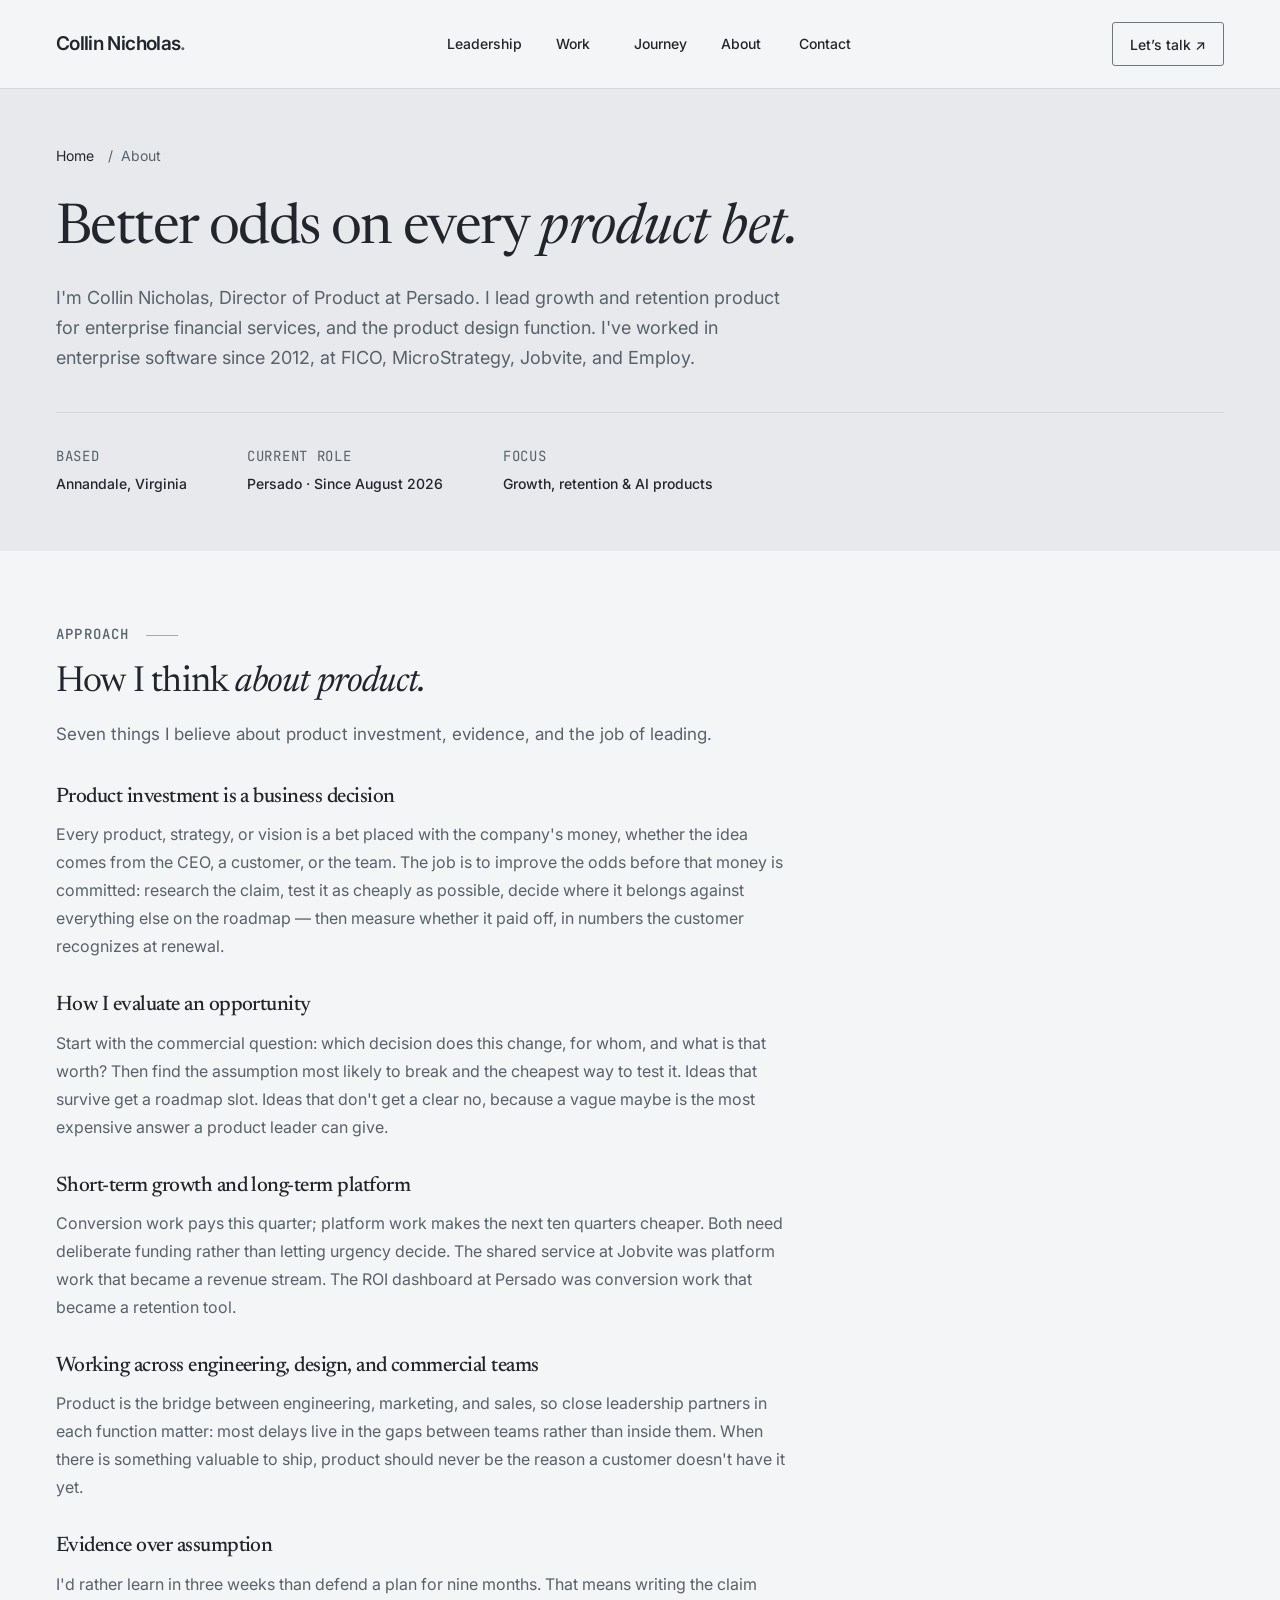
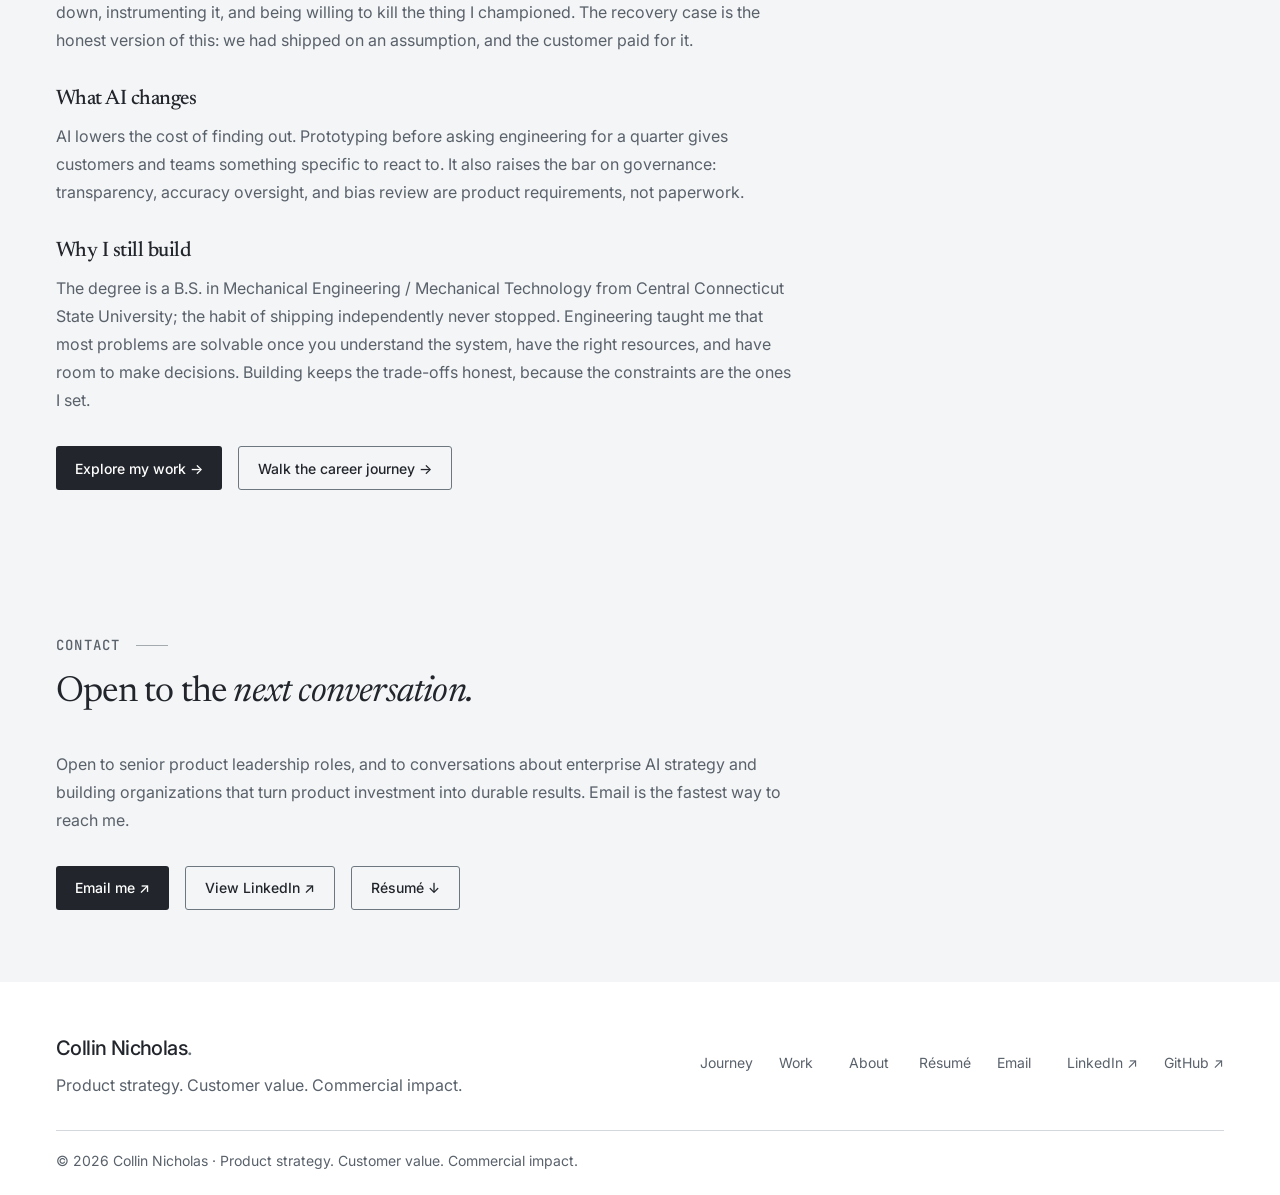
==== commit 7e7e05d5: "Tighten the copy for executive editorial consistency Rewrite the prose across all ten pages around o" ====
--- a/about.html
+++ b/about.html
@@ -3,10 +3,10 @@
 <head>
 <meta charset="UTF-8">
 <meta name="viewport" content="width=device-width, initial-scale=1.0">
-<title>About — Collin Nicholas</title>
+<title>Collin Nicholas — About</title>
 <meta name="description" content="Collin Nicholas, Director of Product at Persado. How I evaluate product investment, work across engineering and commercial teams, and use AI to test a claim before the company funds it.">
 <meta property="og:type" content="website">
-<meta property="og:title" content="About — Collin Nicholas">
+<meta property="og:title" content="Collin Nicholas — About">
 <meta property="og:description" content="How I evaluate product investment, work across engineering and commercial teams, and test a claim before the company funds it.">
 <link rel="preconnect" href="https://fonts.googleapis.com">
 <link rel="preconnect" href="https://fonts.gstatic.com" crossorigin>
@@ -61,19 +61,19 @@
 </div>
 <div class="prose">
 <h3>Product investment is a business decision</h3>
-<p>Every product, strategy, or vision is a bet placed with the company's money, whether the idea comes from the CEO, a customer, or my own team. Product's job is to improve the odds before that money is committed: research the claim, test it as cheaply as possible, and decide where it belongs against everything else on the roadmap. Then measure whether it paid off, in numbers the customer recognizes at renewal.</p>
+<p>Every product, strategy, or vision is a bet placed with the company's money, whether the idea comes from the CEO, a customer, or the team. The job is to improve the odds before that money is committed: research the claim, test it as cheaply as possible, decide where it belongs against everything else on the roadmap — then measure whether it paid off, in numbers the customer recognizes at renewal.</p>
 <h3>How I evaluate an opportunity</h3>
-<p>I start with the commercial question — which decision does this change, for whom, and what is that worth? Then I look for the assumption most likely to break and the cheapest way to test it. Ideas that survive that test get a roadmap slot. Ideas that don't get a clear no, because a vague maybe is the most expensive answer a product leader can give.</p>
+<p>Start with the commercial question: which decision does this change, for whom, and what is that worth? Then find the assumption most likely to break and the cheapest way to test it. Ideas that survive get a roadmap slot. Ideas that don't get a clear no, because a vague maybe is the most expensive answer a product leader can give.</p>
 <h3>Short-term growth and long-term platform</h3>
-<p>Conversion work pays this quarter; platform work makes the next ten quarters cheaper. I try to fund both deliberately rather than letting urgency decide. The shared service at Jobvite was platform work that became the revenue stream. The ROI dashboard at Persado was conversion work that became a retention tool.</p>
+<p>Conversion work pays this quarter; platform work makes the next ten quarters cheaper. Both need deliberate funding rather than letting urgency decide. The shared service at Jobvite was platform work that became a revenue stream. The ROI dashboard at Persado was conversion work that became a retention tool.</p>
 <h3>Working across engineering, design, and commercial teams</h3>
-<p>Product is the bridge between engineering, marketing, and sales. I find a close leadership partner in each function, because most delays live in the gaps between teams rather than inside them. When we have something valuable, product should never be the reason a customer doesn't have it yet.</p>
+<p>Product is the bridge between engineering, marketing, and sales, so close leadership partners in each function matter: most delays live in the gaps between teams rather than inside them. When there is something valuable to ship, product should never be the reason a customer doesn't have it yet.</p>
 <h3>Evidence over assumption</h3>
 <p>I'd rather learn in three weeks than defend a plan for nine months. That means writing the claim down, instrumenting it, and being willing to kill the thing I championed. The recovery case is the honest version of this: we had shipped on an assumption, and the customer paid for it.</p>
 <h3>What AI changes</h3>
-<p>AI lowers the cost of finding out. I prototype before asking engineering for a quarter, because a working interaction gives customers and teams something specific to react to. It also raises the bar on governance: transparency, accuracy oversight, and bias review are product requirements, not paperwork.</p>
+<p>AI lowers the cost of finding out. Prototyping before asking engineering for a quarter gives customers and teams something specific to react to. It also raises the bar on governance: transparency, accuracy oversight, and bias review are product requirements, not paperwork.</p>
 <h3>Why I still build</h3>
-<p>I earned a B.S. in Mechanical Engineering / Mechanical Technology from Central Connecticut State University, and I still ship products of my own. Engineering taught me that most problems are solvable once you understand the system, have the right resources, and have room to make decisions. Building keeps the trade-offs honest, because I live with the constraints I set.</p>
+<p>The degree is a B.S. in Mechanical Engineering / Mechanical Technology from Central Connecticut State University; the habit of shipping independently never stopped. Engineering taught me that most problems are solvable once you understand the system, have the right resources, and have room to make decisions. Building keeps the trade-offs honest, because the constraints are the ones I set.</p>
 </div>
 <div class="hero__cta"><a class="btn btn--primary" href="work.html">Explore my work →</a><a class="btn btn--secondary" href="journey.html">Walk the career journey →</a></div></div></section>
 
@@ -81,7 +81,7 @@
 <p class="section__eyebrow">Contact</p>
 <h2 class="section__title">Open to the <em>next conversation.</em></h2>
 </div>
-<div class="prose"><p>I'm open to senior product leadership roles, and to conversations about enterprise AI strategy and building organizations that turn product investment into lasting business value. Email is the fastest way to reach me.</p></div>
+<div class="prose"><p>Open to senior product leadership roles, and to conversations about enterprise AI strategy and building organizations that turn product investment into durable results. Email is the fastest way to reach me.</p></div>
 <div class="hero__cta"><a class="btn btn--primary" href="mailto:Collin.R.Nicholas@gmail.com">Email me ↗</a><a class="btn btn--secondary" href="https://www.linkedin.com/in/collinnicholas/" target="_blank" rel="noopener">View LinkedIn ↗</a><a class="btn btn--secondary" href="Collin_Nicholas_Resume.pdf" download>Résumé ↓</a></div></div></section>
 </main>
 <footer class="footer">
